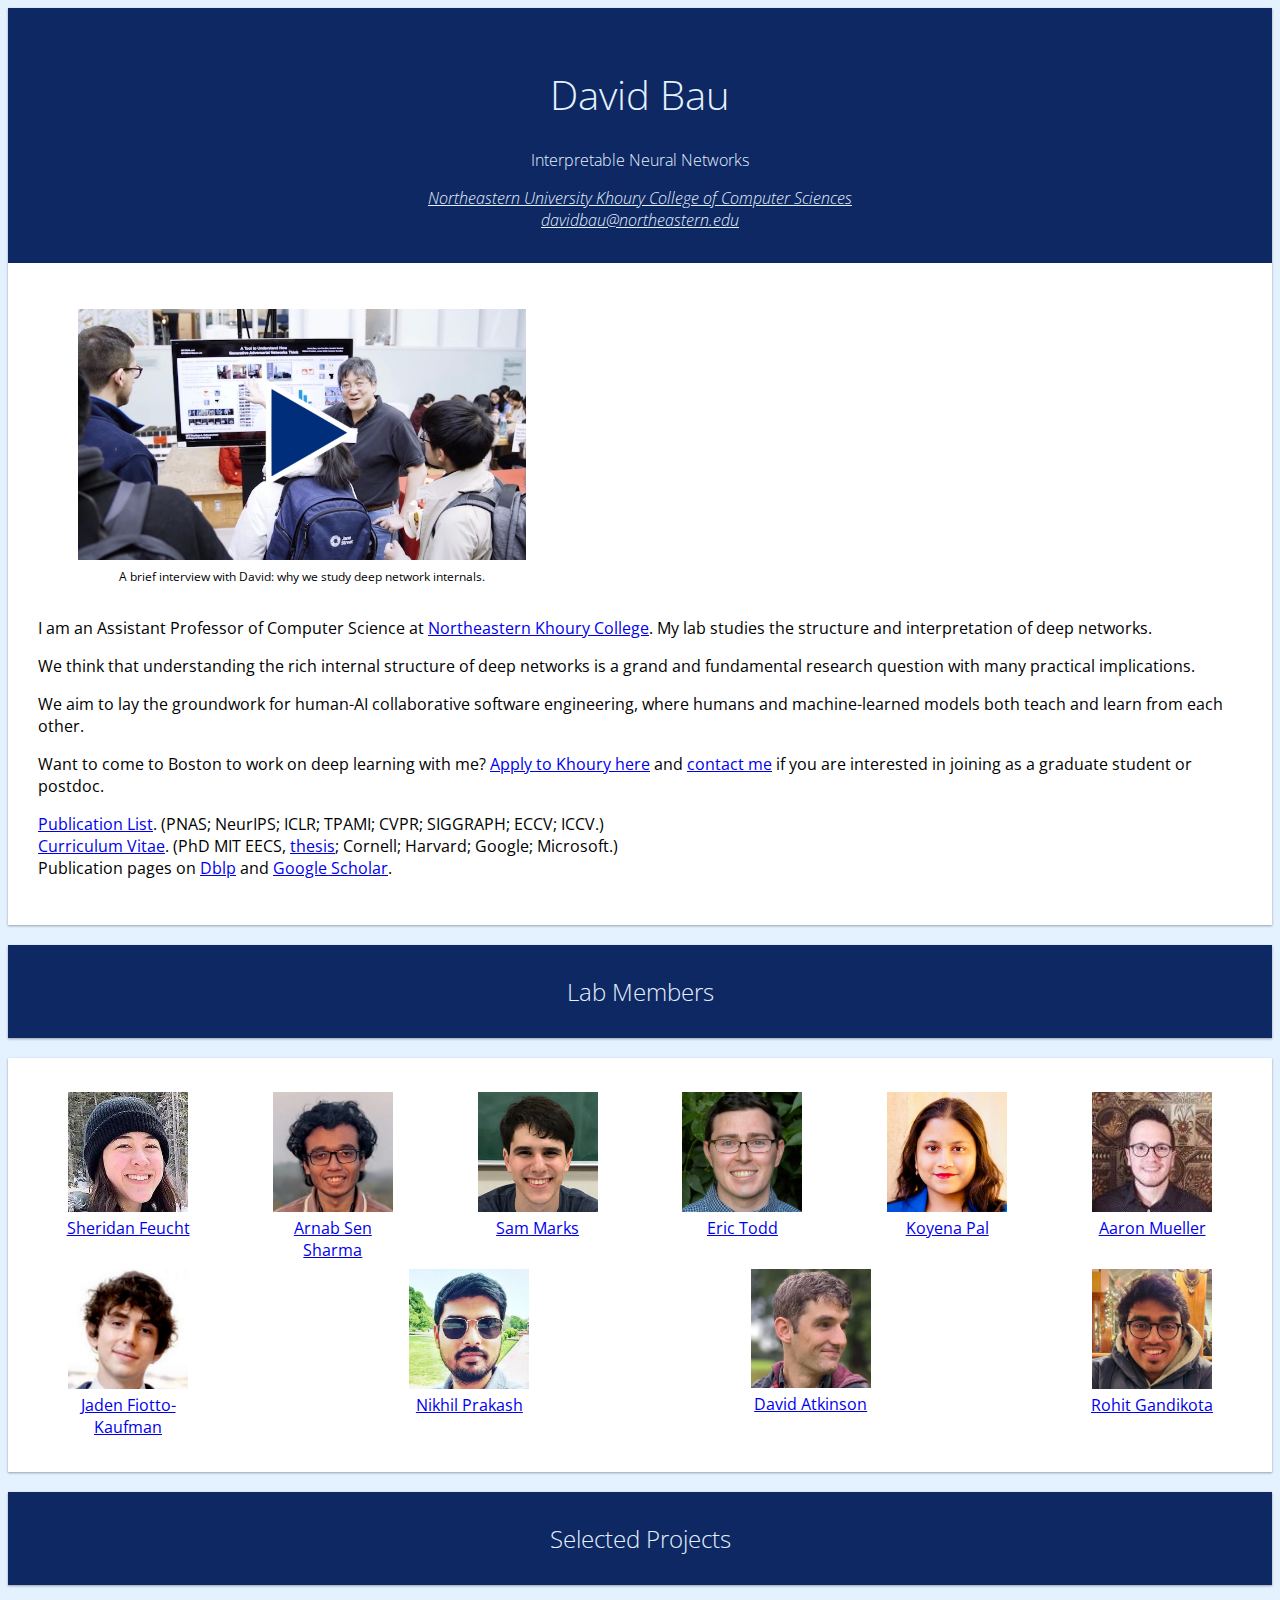
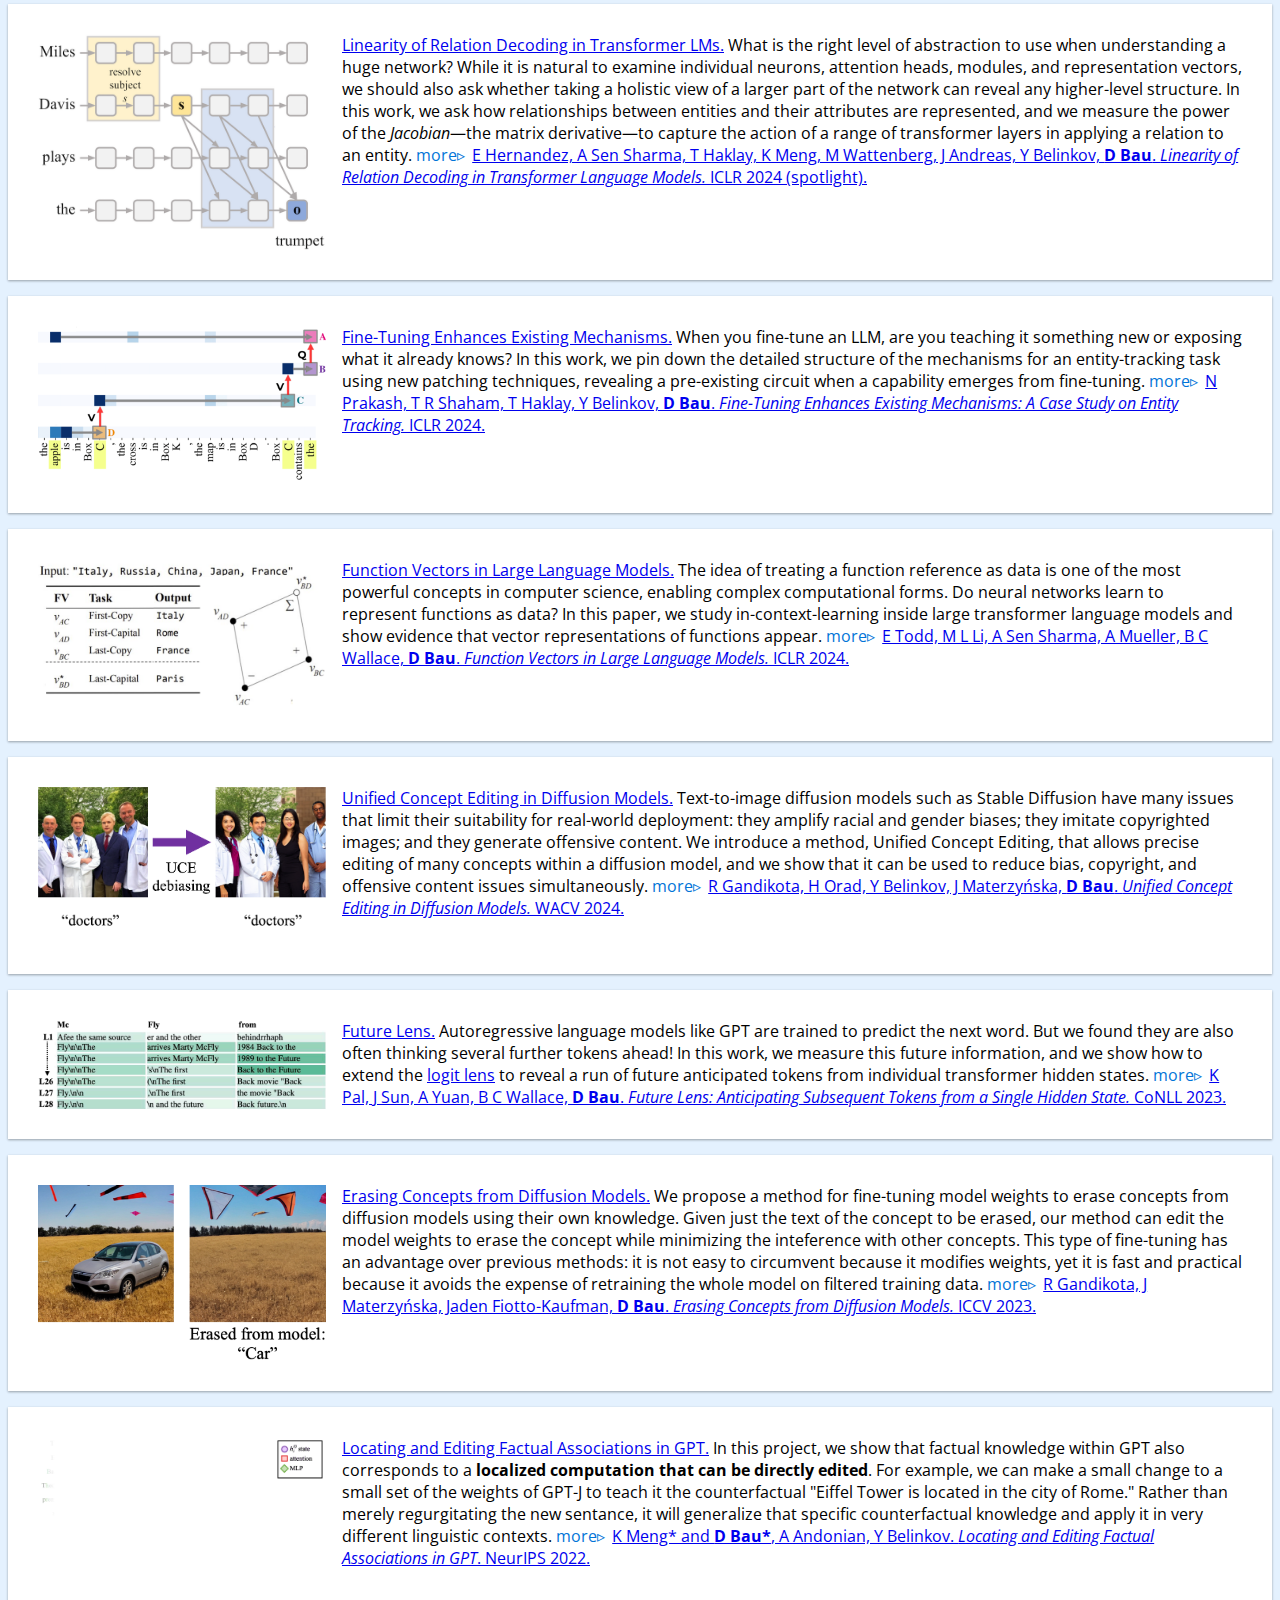
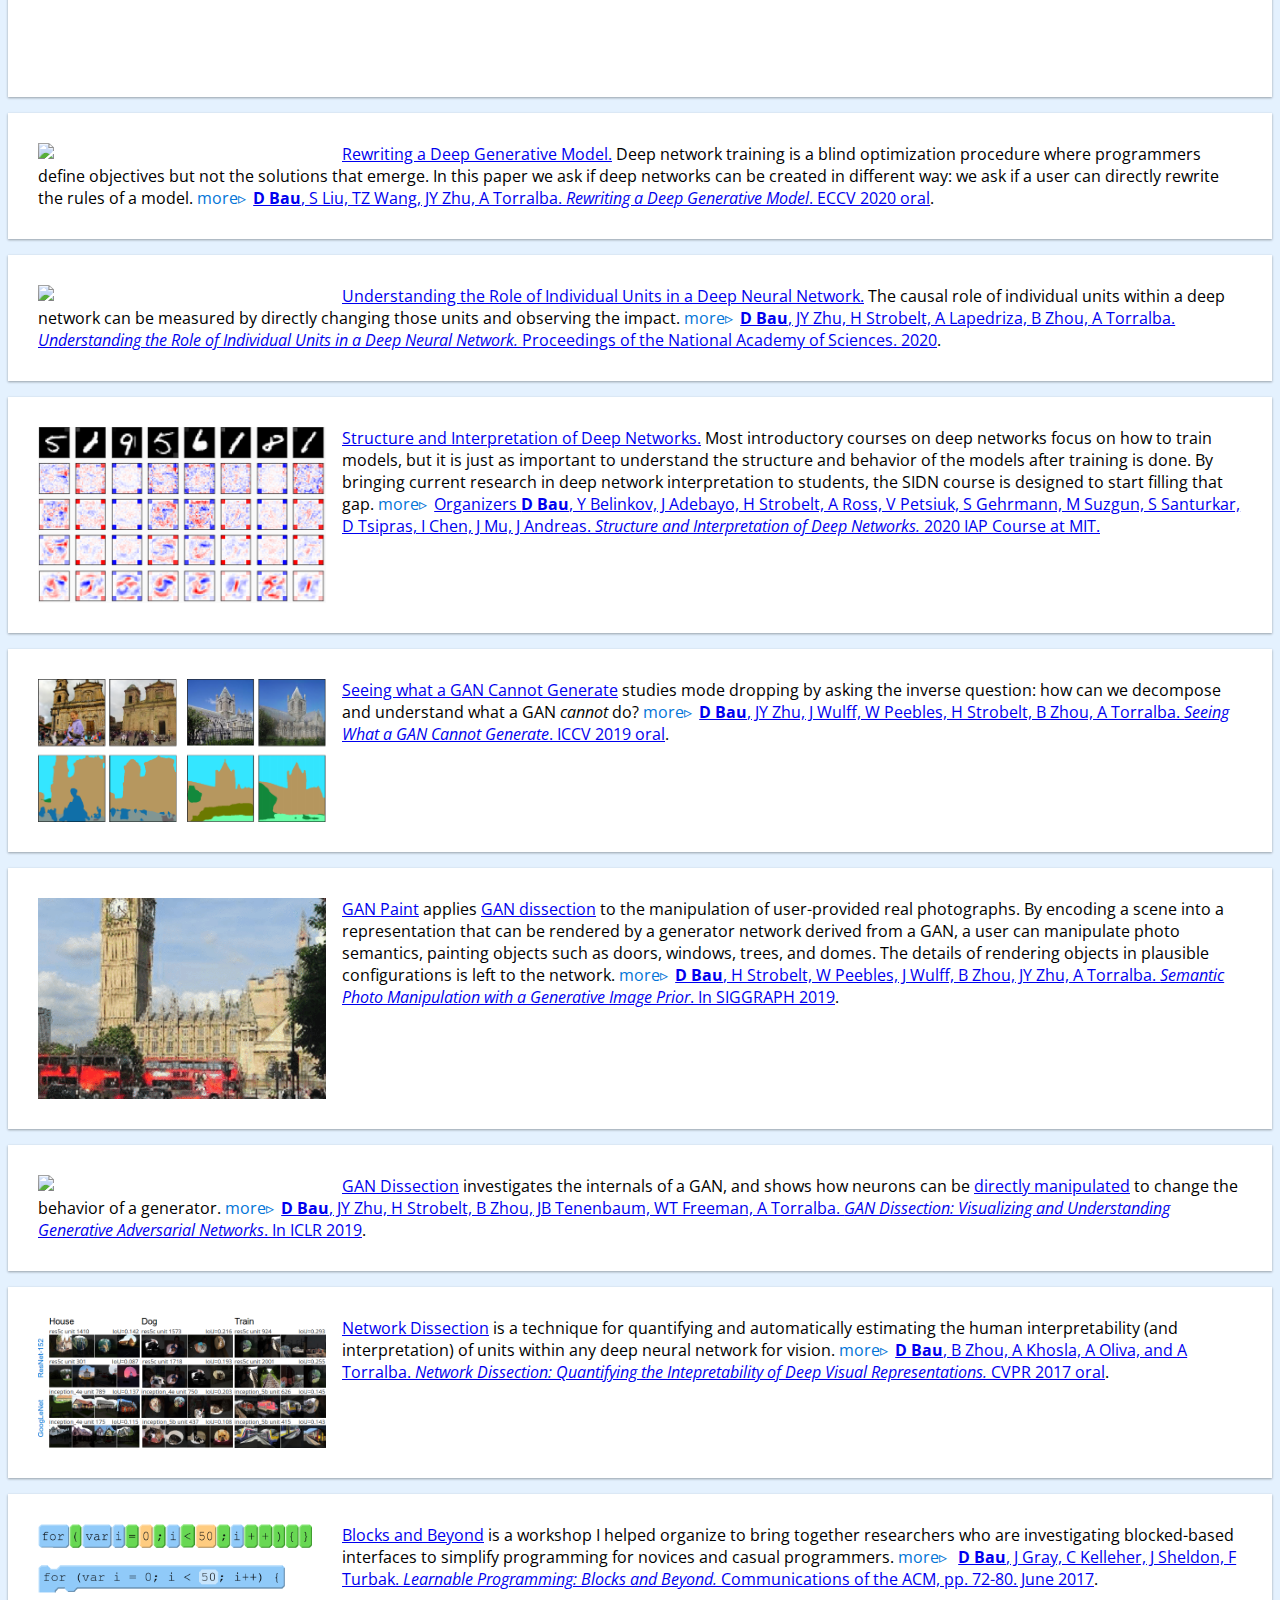
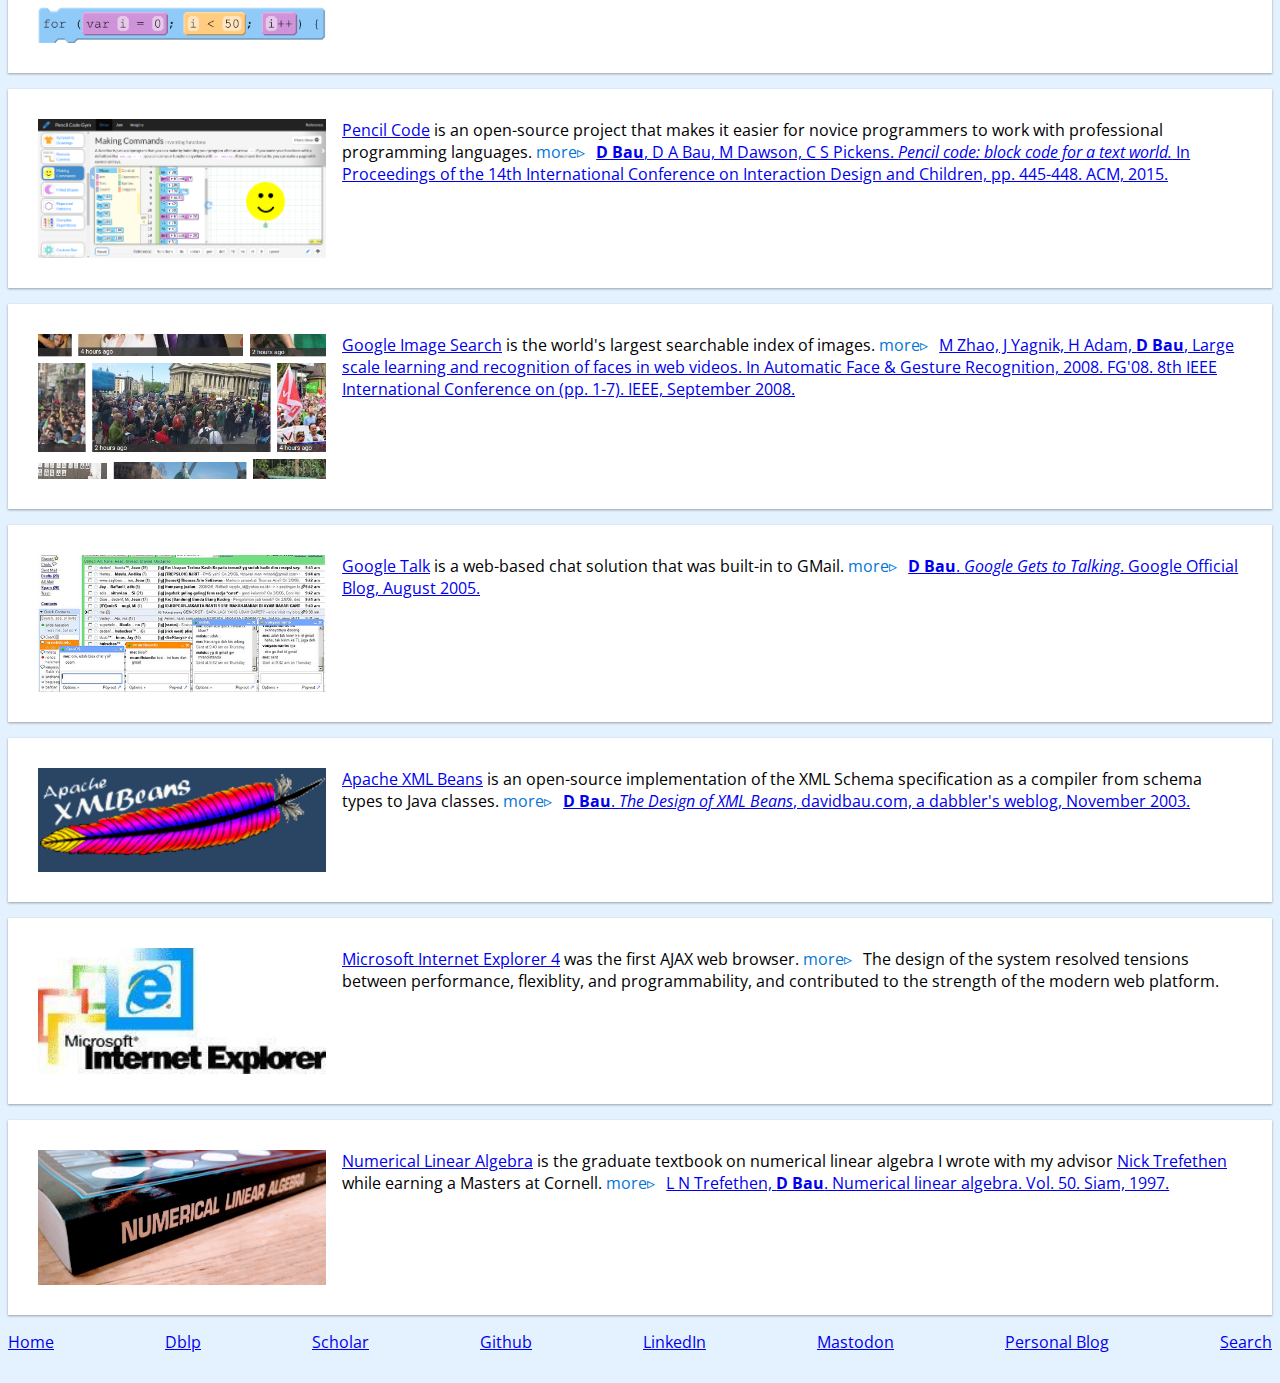
==== src/index.html @ c9b323ca "Missing the" ====
<!doctype html>
<html lang="en">
<head>
<title>David Bau: Interpretable Deep Networks</title>
<meta name="description" content="Specializing in the analysis and control of the internal computations of deep generative models for images and text, David Bau is a leading researcher in interpretable deep network methods.">
<link rel="canonical" href="https://baulab.info/">
<meta name="viewport" content="width=device-width,initial-scale=1.0">
<link href="https://maxcdn.bootstrapcdn.com/bootstrap/4.0.0-alpha.6/css/bootstrap.min.css" rel="stylesheet" integrity="sha384-rwoIResjU2yc3z8GV/NPeZWAv56rSmLldC3R/AZzGRnGxQQKnKkoFVhFQhNUwEyJ" crossorigin="anonymous">
<script src="https://code.jquery.com/jquery-3.2.1.min.js" integrity="sha256-hwg4gsxgFZhOsEEamdOYGBf13FyQuiTwlAQgxVSNgt4=" crossorigin="anonymous"></script>
<script src="https://cdnjs.cloudflare.com/ajax/libs/tether/1.4.0/js/tether.min.js"></script>
<script src="https://maxcdn.bootstrapcdn.com/bootstrap/4.0.0-alpha.6/js/bootstrap.min.js" integrity="sha384-vBWWzlZJ8ea9aCX4pEW3rVHjgjt7zpkNpZk+02D9phzyeVkE+jo0ieGizqPLForn" crossorigin="anonymous"></script>
<link href="https://fonts.googleapis.com/css?family=Open+Sans:300,400,700" rel="stylesheet">
<link rel="apple-touch-icon" sizes="180x180" href="/apple-touch-icon.png">
<link rel="icon" type="image/png" sizes="32x32" href="/favicon-32x32.png">
<link rel="icon" type="image/png" sizes="16x16" href="/favicon-16x16.png">
<link rel="manifest" href="/site.webmanifest">
<style>
body, td, th {
  font-family: 'Open Sans', sans-serif;
  background-color: #e4f1fe;
}
.prologue {
  margin-bottom: 1rem;
}
span.me {
  font-weight: bold;
  white-space: nowrap;
}
h1, h2, h3, h4, h5, h6 {
  font-weight: 300;
  text-align: center;
}
input.collapse {
  display: none;
}
h2, .namecard {
  background-color: #0E2863;
  color: #e4f1fe;
  position: relative;
  padding: 30px;
  box-shadow: 0 1px 3px rgba(0,0,0,0.12), 0 1px 2px rgba(0,0,0,0.24);
}
::cue {
  font-family: 'Open Sans', sans-serif;
  font-size: 15px;
  color: #FFF;
}
.people {
  text-align: justify;
  text-align-last: justify;
}
.people a img {
  width: 120px;
}
.people a[href] {
  display: inline-block;
  width: 132px;
  padding: 4px;
  text-align: center;
  text-align-last: center;
  vertical-align: top;
}
.collapse + p, .prologue {
  background-color: white;
  position: relative;
  padding: 30px;
  box-shadow: 0 1px 3px rgba(0,0,0,0.12), 0 1px 2px rgba(0,0,0,0.24);
  transition: all 0.3s cubic-bezier(.25,.8,.25,1);
}
.collapse + p:hover {
  box-shadow: 0 14px 28px rgba(0,0,0,0.25), 0 10px 10px rgba(0,0,0,0.22);
  cursor: default;
}
.collapse + p .more::before {
  content: 'more\25B9';
  padding-right: .2em;
  color: #0275d8;
  cursor: pointer;
  transition: font-size 0.2s;
}
.collapse + p:hover .more::before {
  color: seagreen;
}
.collapse:checked + p .more::before {
  content: '\25C3';
  color: lightgray;
  position: absolute;
  font-style: normal;
  right: 3px;
  bottom: 0;
}
.collapse + p .more:hover::before {
  color: lightseagreen;
}
.collapse + p .extra {
  font-size: 0;
  opacity: 0;
  transition: opacity 0.5s, font-size 0.2s;
}
.collapse:checked + p .extra {
  font-size: 16px;
  opacity: 1;
}
.collapse + p::after {
  content: '';
  display: block;
  clear: both;
  padding: 0;
  margin: 0;
}
.footer {
  margin-top: 8px;
  text-align: justify;
  /*word-spacing: 10px; */
  width: 100%;
}
.footer::after {
  content: '';
  width: 100%;
  display: inline-block;
}
.footer a {
  word-spacing: initial;
  display: inline-block;
}
.namecard {
  padding: 2rem 15px 1rem;
  text-align: center;
  font-weight: 300;
}
.namecard a {
  color: inherit;
}
.namecard h1 {
  font-size: 2.5rem;
  font-weight: 300;
  color: inherit;
}
.selfpic {
  width: 448px;
  max-width: 100%;
  display: block;
  height: auto;
}
.selfpic iframe {
  max-width: 100%;
}
.projpic {
  width: 288px;
  max-width: 100%;
  display: block;
  margin: 0 auto 15px auto;
}
figcaption {
  display: block;
  text-align: center;
  font-size: 12px;
  margin-top: 3px;
}
.highlight {
  padding: 1.5rem;
  margin-right: 0;
  margin-left: 0;
  background: gainsboro;
}
@media (min-width: 576px) {
  .nd-pageheader {
    padding-top:1rem;
    padding-bottom: 1rem;
  }
}
@media (min-width: 768px) {
  .nd-pageheader h1 {
    font-size:3rem
  }
  .nd-pageheader p {
    font-size: 1.5rem
  }
  .selfpic {
    display: inline-block;
  }
  .projpic {
    float: left;
    margin: 0 1rem 0 0;
  }
}
@media (min-width: 992px) {
  .people a[href] {
    margin: 0 10px;
  }
}
@media (min-width: 1200px) {
  .people a[href] {
    margin: 0 20px;
  }
}
</style>
<script async src="https://www.googletagmanager.com/gtag/js?id=G-FD12LWN557"></script>
<script>
window.dataLayer = window.dataLayer || [];
function gtag(){dataLayer.push(arguments);}
gtag('js', new Date()); gtag('config', 'G-FD12LWN557');
</script>
</head>
<body class="db-page">
<div class="container">
<div class="row">
<div class="col">
 <div class="namecard">
 <h1><nobr>David Bau</nobr></h1>
 <p class="lead">
 <nobr>Interpretable Neural Networks</nobr>
<address>
 <a href="https://www.khoury.northeastern.edu/research/">
 <nobr>Northeastern University </nobr>
 <nobr>Khoury College of Computer Sciences</nobr></a><br>
 <!-- <nobr>Massachusetts Institute of Technology</nobr><br> -->
 <nobr><script>
var emn = 'davidbau' + ''.constructor.fromCharCode(1<<6) + 'northeastern.edu';
document.write('<a href="mailto:' + emn + '">' + emn + '</a>');
 </script></nobr><br>
</address>
 </p>
 </div>
<div class="prologue clearfix">
<figure class="float-right ml-3 selfpic">
<!--<img src="family.jpg" class="selfpic">
<figcaption>David Bau (center) and family:<br>(clockwise) Heidi, Cody, Piper, and Anthony</figcaption>-->
<!--<iframe id="selfpic-video" width="448" height="252"
src="https://www.youtube.com/embed/jT5nYLND7co?controls=1&playsinline=1&loop=1&modestbranding=1&rel=0&cc_load_policy=1&enablejsapi=1&origin=http://baulab.info/"
frameborder="0" allow="accelerometer;encrypted-media;gyroscope;picture-in-picture" allowfullscreen></iframe>-->
<!--
<video controls width="448" height="252" poster="video-poster.png" preload="metadata"
  class="selfpic">
<source src="understanding-video-compact.mp4" type="video/mp4" />
<track default kind="captions" srclang="en" label="English Captions"
 src="understanding-video-english.vtt" />
</video>
<figcaption>Why we study deep network internals.  <nobr>David Bau</nobr> (narrates), with Antonio Torralba, Jun-Yan Zhu, Hendrik Strobelt, Jonas Wulff, and William Peebles. <nobr>Video by Lillie Paquette,</nobr> MIT School of Engineering.</figcaption>
-->
<a href="/video.html"><img width="448" height="252" src="video-poster.png" class="selfpic"></a>
<figcaption>A brief interview with David: why we study deep network internals.</figcaption>
</figure>

<p>
I am an Assistant Professor of Computer Science at <a
href="https://www.khoury.northeastern.edu/research/research-areas/"
>Northeastern Khoury College</a>. My lab studies the structure
and interpretation of deep networks.
<p>
We think that understanding the rich internal structure of deep
networks is a grand and fundamental research question with many
practical implications.
</p>
<p>
We aim to lay the groundwork for human-AI collaborative
software engineering, where humans and machine-learned
models both teach and learn from each other.
<p>
Want to come to Boston to work on deep learning with me?
<a href="https://www.khoury.northeastern.edu/apply/phd-apply/">Apply
  to Khoury here</a> and <a href="students.html"
  >contact me</a> if you are interested in joining as a graduate
student or postdoc.

<p>
<a href="publications.html">Publication List</a>. (PNAS; NeurIPS; ICLR; TPAMI; CVPR; SIGGRAPH; ECCV; ICCV.)
<br>
<a href="cv.html">Curriculum Vitae</a>.
(PhD MIT EECS, <a href="http://dissection.csail.mit.edu/">thesis</a>; Cornell; Harvard; Google; Microsoft.)
<br>
Publication pages on
<a href="http://dblp.uni-trier.de/pers/hd/b/Bau:David">Dblp</a>
and <a href="https://scholar.google.com/citations?hl=en&user=CYI6cKgAAAAJ&view_op=list_works&sortby=pubdate">Google Scholar</a>.
<br>
<!--
My office at MIT:
<a href="https://whereis.mit.edu/?zoom=16&lat=42.361612839999985&lng=-71.09056785999995&maptype=mit&q=32-383&open=object-32">Stata 32-383</a>
-->
</div> <!-- prologue -->
</div>
</div>


<div class="row">
<div class="col">
<div class="publication">
<h2 class="mt-4 mb-3">Lab Members</h2>
<input class="collapse" type="checkbox">
<p class="people">
<a href="https://github.com/diatkinson">
<img src="people/davidatkinson.jpg">
David Atkinson
</a>
<a href="https://sfeucht.github.io/">
<img src="people/sheridan.jpg">
Sheridan Feucht
</a>
<!--
<a href="https://www.linkedin.com/in/arthur-conmy-a029211a8/">
<img src="people/arthur.jpg">
Arthur Conmy
</a>
-->
<a href="https://rohitgandikota.github.io/">
<img src="people/rohit.jpg">
Rohit Gandikota
</a>
<a href="https://arnab-api.github.io/">
<img src="people/arnab.jpg">
Arnab Sen Sharma
</a>
<a href="https://ericwtodd.github.io/">
<img src="people/eric.jpg">
Eric Todd
</a>
<a href="https://koyenapal.github.io/">
<img src="people/koyena.jpg">
Koyena Pal
</a>
<a href="https://nix07.github.io/">
<img src="people/nikhil.jpg">
Nikhil Prakash
</a>
<a href="https://github.com/JadenFiotto-Kaufman">
<img src="people/jaden.jpg">
Jaden Fiotto-Kaufman
</a>
<a href="https://aaronmueller.github.io/">
<img src="people/aaron.jpg">
Aaron Mueller
</a>
</a>
<a href="https://www.lesswrong.com/users/sam-marks">
<img src="people/sam.jpg">
Sam Marks
</a>
<!--
<a href="https://mengk.me/">
<img src="people/kevin.jpg">
Kevin Meng
</a>
-->
</p>
</div>
</div>
</div>
<script>
var p = document.querySelector('p.people');
for (var i = p.children.length; i >= 0; i--) {
   p.appendChild(p.children[Math.random() * i | 0]);
   p.appendChild(document.createTextNode('\n'));
}
</script>
<!--
<div class="row">
<div class="col">
<div class="publication">
<h2 class="mt-4 mb-3">Current Collaborations</h2>
<input class="collapse" type="checkbox">
<p class="people">
<a href="https://audreycui.github.io/">
<img src="people/audrey.jpg">
Audrey Cui
</a>
<a href="https://mengk.me/">
<img src="people/kevin.jpg">
Kevin Meng
</a>
<a href="https://joaanna.github.io/">
<img src="people/joanna.jpg">
Joanna Materzynska
</a>
<a href="https://peterwang512.github.io/">
<img src="people/shengyu.jpg">
Sheng-Yu Wang
</a>
<a href="https://evandez.com/">
<img src="people/evan.jpg">
Evan Hernandez
</a>
<a href="https://dblp.org/pid/236/5817.html">
<img src="people/nadiia.jpg">
Nadiia Chepurko
</a>
<a href="https://www.alexandonian.com/">
<img src="people/alex.jpg">
Alex Andonian
</a>
<a href="http://people.fas.harvard.edu/~spm253/spandan/index.html">
<img src="people/spandan.jpg">
Spandan Madan
</a>
<a href="https://skitree.github.io/aspenhopkins/">
<img src="people/aspen.jpg">
Aspen Hopkins
</a>
<a href="https://likenneth.github.io/">
<img src="people/kenneth.jpg">
Kenneth Li
</a>
<a href="http://angieboggust.com/">
<img src="people/angie.jpg">
Angie Boggust
</a>
<a href="https://dtsipras.com/">
<img src="people/dimitris.jpg">
Dimitris Tsipras
</a>
<a href="https://shibanisanturkar.com/">
<img src="people/shibani.jpg">
Shibani Santurkar
</a>
<a href="https://people.csail.mit.edu/jahanian/">
<img src="people/ali.jpg">
Ali Jahanian
</a>
<a href="http://www.cogconfluence.com/">
<img src="people/sarah.jpg">
Sarah Schwettman
</a>
<a href="http://hendrik.strobelt.com/">
<img src="people/hen.jpg">
Hendrik Strobelt
</a>
<a href="students.html">
<img src="people/icon.png">
Information for Applicants
</a>
<a href="https://groups.csail.mit.edu/vision/torralbalab/">
<img src="people/antonio.jpg">
Prof. Antonio Torralba
</a>
<a href="http://www.bewitched.com/">
<img src="people/martin.jpg">
Prof. Martin Wattenberg
</a>
<a href="https://www.cs.technion.ac.il/~belinkov/">
<img src="people/yonatan.jpg">
Prof. Yonatan Belinkov
</a>
<a href="https://www.cs.cmu.edu/~junyanz/">
<img src="people/junyan.jpg">
Prof. Jun-Yan Zhu
</a>
<a href="https://www.eng.ufl.edu/eed/faculty-staff/jeremiah-blanchard/">
<img src="people/jeremiah.jpg">
Prof. Jeremiah Blanchard
</a>
<a href="https://www.mit.edu/~jda/">
<img src="people/jacob.jpg">
Prof. Jacob Andreas
</a>
<a href="http://olivalab.mit.edu/audeoliva.html">
<img src="people/aude.jpg">
Prof. Aude Oliva
</a>
<a href="https://people.csail.mit.edu/madry/">
<img src="people/madry.jpg">
Prof. Aleksander Madry
</a>
<a href="http://sunai.uoc.edu/~agata/">
<img src="people/agata.jpg">
Prof. Agata Lapedriza
</a>
<a href="https://vcg.seas.harvard.edu/people">
<img src="people/hp.jpg">
Prof. Hanspeter Pfister
</a>
<a href="https://arvindsatya.com/">
<img src="people/arvind.jpg">
Prof. Arvind Satyanarayan
</a>
</div>
</div>
</div>
-->

<div class="row">
<div class="col">
<div class="publication">
<h2 class="mt-4 mb-3">Selected Projects</h2>

<input class="collapse" type="checkbox">
<p>
<img src="lre.png" class="projpic">
<a href="http://lre.baulab.info/">Linearity of Relation Decoding in Transformer LMs.</a>
 What is the right level of abstraction to use when understanding a huge network?
 While it is natural to examine individual neurons, attention heads, modules, and
 representation vectors, we should also ask whether taking a holistic view of
 a larger part of the network can reveal any higher-level structure. In this work,
 we ask how relationships between entities and their attributes are represented,
 and we measure the power of the <em>Jacobian</em>&mdash;the matrix derivative&mdash;to
 capture the action of a range of transformer layers in applying a relation to an entity.
<span class="more"></span>
<span class="extra">
 When a representation vector passes through a range of transformer layers, it
 is subjected to a very nonlinear transformation. Yet in this paper we find that
 when the network resolves a specific relationship such as
 <em>person X plays instrument Y</em>, the action of the transformer from the vector
 for X to the vector for Y will often be essentially linear, suggesting
 that the information about Y is already present in X. Moreover the linear operator
 can be extracted by examining the Jacobian using as few as a single example of
 the relation.  We analyze more than 40 different relations to determine which
 have a linear representation, and we introduce a tool, the <em>attribute lens</em>
 that exploits linearity to visualize the relational information carried in a
 state vector.
</span>
<a href="https://arxiv.org/abs/2308.09124"
   >E Hernandez, A Sen Sharma, T Haklay, K Meng, M Wattenberg, J Andreas, Y Belinkov,
   <span class="me">D Bau</span>.
   <em>Linearity of Relation Decoding in Transformer Language Models.</em>
   <nobr>ICLR 2024 (spotlight).</nobr></a>
</p>

<input class="collapse" type="checkbox">
<p>
<img src="finetuning.png" class="projpic">
<a href="http://finetuning.baulab.info/">Fine-Tuning Enhances Existing Mechanisms.</a>
 When you fine-tune an LLM, are you teaching it something new or
 exposing what it already knows?  In this work, we pin down the detailed
 structure of the mechanisms for an entity-tracking task using new
 patching techniques, revealing a pre-existing circuit when a
 capability emerges from fine-tuning.
<span class="more"></span>
<span class="extra">
 The paper applies path-patching causal mediation methods as
 used in <a href="https://arxiv.org/abs/2211.00593">Wang 2022 (IOI)</a>
 to identify the components for a circuit for entity
 tracking that emerges after fine-tuning. Interestingly, we find that
 the components already existed in the model prior to fine-tuning.
 Furthermore we use
 <a href="https://dcm.baulab.info/">our DCM patching method</a>
 to deduce the type of information being transmitted at
 most of the steps before and after fine-tuning, and find that
 the role of the information is unchanged under fine-tuning.
 Finally, we introduce Cross-Model Activation Patching (CMAP) to
 test whether the encoding of information is changed after fine-tuning,
 and we find that the encodings are compatible, not only allowing
 interchange, but also revealing that improved task performance
 can be obtained by directly patching model activations between models.
</span>
<a href="https://arxiv.org/abs/2402.14811"
   >N Prakash, T R Shaham, T Haklay, Y Belinkov, <span class="me">D Bau</span>.
   <em>Fine-Tuning Enhances Existing Mechanisms: A Case Study on Entity Tracking.</em>
   <nobr>ICLR 2024.</nobr></a>
</p>

<input class="collapse" type="checkbox">
<p>
<img src="fv-thumb.png" class="projpic">
<a href="http://functions.baulab.info/">Function Vectors in Large Language Models.</a>
  The idea of treating a function reference as data is one of the most powerful
  concepts in computer science, enabling complex computational forms.
  Do neural networks learn to represent functions as data?
  In this paper, we study in-context-learning inside large transformer
  language models and show evidence that vector representations of
  functions appear.
<span class="more"></span>
<span class="extra">
  Function vectors (FVs) emerge when a language model generalizes
  a list of demonstrations of input-output pairs (via in-context
  learning, ICL).  To study how ICL works, we apply
  causal mediation analysis to identify attention heads
  that transport information that determines the task to execute.
  This analysis reveals a small number of attention heads that transport
  a vector which we call a <em>function vector</em> (FV), that
  generically encodes the task. We study the properties of FVs,
  finding that they can trigger execution of the function when
  injected into very different contexts including natural text.
  We find that FVs seem to directly encode the word embeddings
  of the output space, and that they also trigger nontrivial
  transformer calculations that differ from word-vector arithmetic.
  FVs are able to obey semantic vector algebra, but rather than
  operating on word embeddings, they enable compositions of
  function execution.
</span>
<a href="https://arxiv.org/abs/2310.15213"
   >E Todd, M L Li, A Sen Sharma, A Mueller, B C Wallace, <span class="me">D Bau</span>.
   <em>Function Vectors in Large Language Models.</em>
   <nobr>ICLR 2024.</nobr></a>
</p>

<input class="collapse" type="checkbox">
<p>
<img src="unified.png" class="projpic">
<a href="http://unified.baulab.info/">Unified Concept Editing in Diffusion Models.</a>
  Text-to-image diffusion models such as Stable Diffusion have many issues
  that limit their suitability for real-world deployment: they amplify racial and
  gender biases; they imitate copyrighted images; and they generate offensive content.
  We introduce a method, Unified Concept Editing, that allows precise editing of many
  concepts within a diffusion model, and we show that it can be used to reduce bias,
  copyright, and offensive content issues simultaneously.
<span class="more"></span>
<span class="extra">
  Our UCE method is a generalization and improvement upon the
  <a href="//rome.baulab.info/">ROME</a>,
  <a href="//memit.baulab.info/">MEMIT</a>, and
  <a href="https://time-diffusion.github.io/">TIME</a> methods.  It
  modifies the associations between textual concepts and visual concepts by
  directly editing the cross-attention parameters in the diffusion model
  without any additional training images.  Its closed-form parameter modification
  explicitly applies an optimal change to sets of concepts while protecting
  other sets of concepts from unintended modification.  The paper compares UCE
  to previous state-of-the-art erasure, debiasing, and offensive image removal
  methods and shows that our unified editing method outperforms previous separate
  approaches by a significant margin.
</span>
<a href="https://arxiv.org/abs/2308.14761"
   >R Gandikota, H Orad, Y Belinkov, J Materzy&nacute;ska, <span class="me">D Bau</span>.
   <em>Unified Concept Editing in Diffusion Models.</em> WACV 2024.</a>
</p>

<input class="collapse" type="checkbox">
<p>
<img src="futurelens.png" class="projpic">
<a href="http://future.baulab.info/">Future Lens.</a>
 Autoregressive language models like GPT are trained to
 predict the next word.  But we found they are also often thinking
 several further tokens ahead!  In this work, we measure this
 future information, and we show how to extend the
 <a href="https://www.lesswrong.com/posts/AcKRB8wDpdaN6v6ru/interpreting-gpt-the-logit-lens"
   >logit lens</a>
 to reveal a run of future anticipated tokens from individual transformer
 hidden states.
<span class="more"></span>
<span class="extra">
 Our paper experiments with several ways to decode future tokens from a
 single hidden state.  Inspired by "tuned lens" methods from
 <a href="https://arxiv.org/abs/2303.08112">Belrose</a> and
 <a href="https://arxiv.org/abs/2303.09435">Yom Din</a> that
 skip to future <em>layers</em>, we first try training a simple
 linear readout model. We also try transplanting the hidden state
 into the context of a prompt specially chosen to evoke future output.
 Using a <a href="https://aclanthology.org/2021.acl-long.353/">tuned prompt</a>
 reveals that two-ahead tokens can be predicted with more than 48% accuracy,
 which is good enough to be useful for "future lens" visualizations.
</span>
<a href="https://arxiv.org/abs/2311.04897"
   >K Pal, J Sun, A Yuan, B C Wallace, <span class="me">D Bau</span>.
   <em>Future Lens: Anticipating Subsequent Tokens from a Single Hidden State.</em>
   CoNLL 2023.
   </a>
</p>

<input class="collapse" type="checkbox">
<p>
<img src="erasing.png" class="projpic">
<a href="http://erasing.baulab.info/">Erasing Concepts from Diffusion Models.</a>
  We propose a method for fine-tuning model weights to erase concepts from
  diffusion models using their own knowledge. Given just the text of the concept
  to be erased, our method can edit the model weights to erase the concept while
  minimizing the inteference with other concepts. This type of fine-tuning has
  an advantage over previous methods: it is not easy to circumvent because it
  modifies weights, yet it is fast and practical because it avoids the expense
  of retraining the whole model on filtered training data.
<span class="more"></span>
<span class="extra">
  The ESD method erases a concept by using the original model's own
  knowledge of the concept as a guide while training a modified model.
  Rather than guiding the new model to imitate the original exactly, the new model
  is guided to imitate the original, while reversing its behavior of the selected
  concept.
  This objective corresponds to an exact ratio of probability distributions,
  and is straightforward to compute, equivalent to an application of
  <a href="https://arxiv.org/abs/2207.12598">classifier-free guidance</a>
  for training rather than inference. Our paper studies the ESD method
  as used to tune different sets of parameters, and as
  applied to a variety of concept-erasure applications including artistic style
  removal, offensive-image removal, and removing knowledge of object classes.
</span>
<a href="https://arxiv.org/abs/2303.07345"
   >R Gandikota, J Materzy&nacute;ska, Jaden Fiotto-Kaufman, <span class="me">D Bau</span>.
   <em>Erasing Concepts from Diffusion Models.</em> ICCV 2023.</a>
</p>
<input class="collapse" type="checkbox">
<p>
<img src="rome-animation.gif" class="projpic">
<a href="http://rome.baulab.info/">Locating and Editing Factual Associations in GPT.</a>
  In this project, we show that factual knowledge within GPT also corresponds to
  a <b>localized computation that can be directly edited</b>. For example, we can make a
  small change to a small set of the weights of GPT-J to teach it the counterfactual
  "Eiffel Tower is located in the city of Rome." Rather than merely regurgitating the new
  sentance, it will generalize that specific counterfactual knowledge and apply it in
  very different linguistic contexts.
<span class="more"></span>
<span class="extra">
  To show that factual knowledge within a GPT model corresponds to a simple, localized,
  and directly editable computation, we introduce three new concepts.
  (1) We introduce Causal Tracing, a method to locate decisive information within
  a network by corrupting and restoring hidden neural states; traces reveal how
  information about a fact is retrieved by MLP layers in the network.
  (2) We show how to apply rank-one matrix edits (ROME) to
  change individual memories within an MLP module within a transformer.
  (3) And we show how to distinguish between generalized factual knowledge and rote
  regurgitation of a fact, using a new data set called CounterFact.
</span>
<a href="https://arxiv.org/abs/2202.05262"
>K Meng* and <span class="me">D Bau*</span>, A Andonian, Y Belinkov.
<em>Locating and Editing Factual Associations in GPT</em>.
NeurIPS 2022.</a>
</p>

<input class="collapse" type="checkbox">
<p>
<img src="rewriting.gif" class="projpic">
<a href="http://rewriting.csail.mit.edu/">Rewriting a Deep Generative Model.</a>
  Deep network training is a blind optimization procedure
  where programmers define objectives but not the solutions that emerge.
  In this paper we ask if deep networks can be created in different way:
  we ask if a user can directly rewrite the rules of a model.
<span class="more"></span>
<span class="extra">
  We develop a method and a
  user interface that allows simple visual editing of the rules of
  a GAN, and demonstrate direct editing of high-level rules in pretrained
  state-of-the-art StyleGANv2 models.  Our method finds connections
  between modern large network layers and the classic neural data structure
  of Optimal Linear Associative Memory, and shows that it is feasible
  for a person to directly edit the weights of a large model to change
  its behavior, without training againist a data set, by understanding
  the model's internal structure.
</span>
<a href="http://rewriting.csail.mit.edu/paper/"
><span class="me">D Bau</span>, S Liu, TZ Wang, JY Zhu, A Torralba.
<em>Rewriting a Deep Generative Model</em>.
ECCV 2020 oral</a>.
</p>

<input class="collapse" type="checkbox">
<p>
<img src="individualunits.png" class="projpic">
<a href="http://dissect.csail.mit.edu/"
  >Understanding the Role of Individual Units in a Deep Neural Network.</a>
The causal role of individual units within a deep network can be
measured by directly changing those units and observing the impact.
<span class="more"></span>
<span class="extra">
  In this study, we unify and extend the netdissect and gandissect methods
  to compare and understand classifiers and generators.  Removing sets of
  units from a classifier reveals a sparse computational structure:
  we find that a small set of neurons is important
  for the accuracy of an individual classifier output class, and
  that neurons that are important for more classes also are more
  human-interpretable.
</span>
<a href="https://doi.org/10.1073/pnas.1907375117"
   ><span class="me">D Bau</span>, JY Zhu, H Strobelt, A Lapedriza,
   B Zhou, A Torralba. <em>Understanding the Role of Individual Units in
   a Deep Neural Network.</em>
   Proceedings of the National Academy of Sciences. 2020</a>.
</p>

<input class="collapse" type="checkbox">
<p>
<img src="sidn-thumb.png" class="projpic">
<a href="http://sidn.csail.mit.edu/"
  >Structure and Interpretation of Deep Networks.</a>
Most introductory courses on deep networks focus on how to train models, but it
is just as important to understand the structure and behavior of the models
after training is done.  By bringing current research in deep network
interpretation
to students, the SIDN course is designed to start filling that gap.
<span class="more"></span>
<span class="extra">
Organized with <a href="http://www.cs.technion.ac.il/~belinkov/"
>Yonatan Belinkov</a>,
<a href="https://juliusadebayo.com/about"
>Julius Adebayo</a>
and a group of a dozen brilliant speakers,
our course covered salience methods, global model analysis,
adversarial robustness, fairness, interactive methods, and natural
language explanations.  Each topic is anchored by a set of
hands-on exercises in Colab notebooks that are posted
online for students to work through and explore.
</span>
<a href="http://sidn.csail.mit.edu/">Organizers <b>D Bau</b>,
Y Belinkov, J Adebayo, H Strobelt, A Ross, V Petsiuk, S Gehrmann, M Suzgun,
S Santurkar, D Tsipras, I Chen, J Mu, J Andreas.
<em>Structure and Interpretation of Deep Networks.</em>
2020 IAP Course at MIT.</a>
</p>

<input class="collapse" type="checkbox">
<p>
<img src="seeing.png" class="projpic">
<a href="http://gandissect.csail.mit.edu/papers/Seeing_What_a_GAN_Cannot_Generate.pdf">Seeing what a GAN Cannot Generate</a>
studies mode dropping by asking the inverse question:
how can we decompose and understand what a GAN <em>cannot</em> do?
<span class="more"></span>
<span class="extra">A core challenge faced by GANs is <em>mode dropping</em>
or <em>mode collapse</em>, which is the tendendency for a GAN generator to
focus on a few modes and omit other parts of the distribution.
State-of-the-art GANs apply training methods designed to reduce
mode collapse, but analyzing the phenomenon remains difficult for large
distributions: examination of output samples reveals what a GAN <em>can</em>
do, not what it <em>cannot</em> do.  So in this paper we
develop a pair of complementary methods for decomposing what GAN omits,
looking at segmentation statistics over a distribution, and also visualizing
omissions in specific instances by calculating inversions of a GAN generator.
Surprisingly, we find that a state-of-the-art GAN will sometimes cleanly
omit whole classes of objects from its output, hiding these omissions
by creating realistic instances without those objects.
</span>
<a href="http://gandissect.csail.mit.edu/papers/Seeing_What_a_GAN_Cannot_Generate.pdf"
><span class="me">D Bau</span>, JY Zhu, J Wulff, W Peebles, H Strobelt,
B Zhou, A Torralba. <em>Seeing What a GAN Cannot Generate</em>.
ICCV 2019 oral</a>.
</p>

<input class="collapse" type="checkbox">
<p>
<img src="parliament.gif" class="projpic">
<a href="http://ganpaint.io/">
GAN Paint</a>
applies <a href="http://gandissect.csail.mit.edu/">
GAN dissection</a> to the manipulation of user-provided real
photographs.  By encoding a scene into a representation that can
be rendered by a generator network derived from a GAN, a user
can manipulate photo semantics, painting objects such as doors,
windows, trees,
and domes.  The details of rendering objects in plausible
configurations is left to the network.
<span class="more"></span>
<span class="extra">
Our previous GAN dissection work showed how to manipulate random
synthetic images generated by an unconditional GAN.  To manipulate
a real photograph <em>X</em> instead,
the generator must be guided to reproduce the photograph faithfully.
While <a href="https://github.com/junyanz/iGAN">previous work</a>
has investigated finding the best input <em>z</em>
so that <em>G(z)&asymp;X</em>, we show that it is useful to also optimize
the parameters of <em>G</em> itself.  Even in cases where the GAN is not
capable of rendering the details of the user-provided photo, a nearby
GAN generator can be found that does. We
implemented our algorithm using an interactive painting app at
<a href="http://ganpaint.io/">ganpaint.io</a>.
</span>
<a href="https://dl.acm.org/citation.cfm?id=3323023"
><span class="me">D Bau</span>, H Strobelt, W Peebles, J Wulff, B Zhou,
JY Zhu, A Torralba. <em>Semantic Photo Manipulation
  with a Generative Image Prior</em>.
  In SIGGRAPH 2019</a>.
</p>
<input class="collapse" type="checkbox">
<input class="collapse" type="checkbox">
<p>
<img src="gandissect.png" class="projpic">
<a href="http://gandissect.csail.mit.edu/">
GAN Dissection</a>
investigates the internals of a GAN, and shows how neurons can be
<a href="http://gandissect.res.ibm.com/ganpaint.html">directly manipulated</a>
to change the behavior of a generator.
<span class="more"></span>
<span class="extra">
Here we ask whether the apparent
structure that we found in classifiers also appears in a setting with
no supervision from labels.  Strikingly, we find that a state-of-the-art
GAN trained to generate complex scenes will learn neurons that are
specific to types of objects in the scene, such as neurons for trees,
doors, windows, and rooftops.
The work shows how to find such neurons, and shows that by forcing
the neurons on and off, you can cause a generator to draw or remove
specific types of objects in a scene.
</span>
<a href="https://openreview.net/pdf?id=Hyg_X2C5FX"
><span class="me">D Bau</span>, JY Zhu, H Strobelt, B Zhou, JB Tenenbaum,
WT Freeman, A Torralba. <em>GAN Dissection:
  Visualizing and Understanding Generative Adversarial Networks</em>.
  In ICLR 2019</a>.
</p>
<input class="collapse" type="checkbox">
<p>
<img src="netdissect.png" class="projpic">
<a href="http://netdissect.csail.mit.edu/">
Network Dissection</a>
is a technique for quantifying and automatically
estimating the human interpretability (and interpretation) of units
within any deep neural network for vision.
<span class="more"></span>
<span class="extra">
Building upon a surprising
<a href="https://arxiv.org/abs/1412.6856">2014 finding by Bolei Zhou</a>,
network dissection defines a dictionary of 1197 human-labeled
visual concepts, each represented as a segmentation problem, then
it estimates interpretability by evaluating each hidden convolutional
unit as a solution to those problems.
I have used network dissection to reveal that representation space is
not isotropic: learned representations have an unusually high agreement
with human-labeled concepts that vanishes under a change in basis.
We gave an oral presentation about
the technique and the insights it provides at CVPR 2017.
</span>
<a href="http://netdissect.csail.mit.edu/final-network-dissection.pdf"
><span class="me">D Bau</span>, B Zhou, A Khosla, A Oliva, and A Torralba. <em>Network Dissection:
Quantifying the Intepretability of Deep Visual Representations.</em>
CVPR 2017 oral</a>.
</p>
<input class="collapse" type="checkbox">
<p>
<img src="bbchunking.png" class="projpic">
<a href="http://cs.wellesley.edu/~blocks-and-beyond/1/">
Blocks and Beyond</a>
is a workshop I helped organize to bring together researchers who are
investigating blocked-based interfaces to simplify programming for
novices and casual programmers.
<span class="more"></span>
<span class="extra"> The workshop was oversubscribed, and the presented
work was interesting both for its breadth and depth.  Afterwards, we
wrote a review paper to survey the history, foundations, and
state-of-the-art in the field.
The review appears in the June 2017 Communications of the ACM; <a href="https://vimeo.com/216045469">also see the video overview</a>.</span>
<a href="http://dl.acm.org/authorize?N38021" title="Learnable programming: blocks and beyond"><span class="me">D Bau</span>, J Gray, C Kelleher, J Sheldon, F Turbak. <em>Learnable Programming: Blocks and Beyond.</em> Communications of the ACM, pp. 72-80. June 2017</a>.</p>
<input class="collapse" type="checkbox">
<p>
<img src="pencilgym.png" class="projpic">
<a href="https://pencilcode.net">
Pencil Code</a> is an open-source
project that makes it easier for novice programmers to work with
professional programming languages.
<span class="more"></span>
<span class="extra">Developed together with my son and with the generous
support of Google, this system provides a blocks-based editing environment
with turtle graphics on a canvas that smoothly transitions to text-based
editing of web applications using jQuery. Two thousand students use the
system each day. A study of middle-school
students using the environment suggests suggests the block-and-text
transitions are an aid to learning.</span>
<a href="http://dl.acm.org/authorize?N38022"><span class="me">D Bau</span>, D A Bau, M Dawson, C S Pickens. <em>Pencil code: block code for a text world.</em> In Proceedings of the 14th International Conference on Interaction Design and Children, pp. 445-448. ACM, 2015.</a>
</p>
<input class="collapse" type="checkbox">
<p>
<img src="freshimage.png" class="projpic">
<a href="https://images.google.com/">
Google Image Search</a> is the world's largest searchable index of images.
<span class="more"></span>
<span class="extra">I contributed several improvements to this product, including improved <a href="https://search.googleblog.com/2011/12/search-quality-highlights-new-monthly.html">ranking for recent images</a>, a <a href="https://googlesystem.blogspot.com/2013/06/new-ui-for-related-searches-in-google.html#gsc.tab=0">clustered broswing interface for discovering images</a> using related searches, a rollout of new serving infrastructure to support <a href="https://googleblog.blogspot.com/2010/07/ooh-ahh-google-images-presents-nicer.html">a long-scrolling result page</a>
 serving one thousand image results at a time, and improvements in the understanding of person entities on the web.</span>
<a href="http://citeseerx.ist.psu.edu/viewdoc/summary?doi=10.1.1.722.1005">M Zhao, J Yagnik, H Adam, <span class="me">D Bau</span>, Large scale learning and recognition of faces in web videos. In Automatic Face & Gesture Recognition, 2008. FG'08. 8th IEEE International Conference on (pp. 1-7). IEEE, September 2008.</a>
</p>
<input class="collapse" type="checkbox">
<p>
<img src="gmailchat.png" class="projpic">
<a href="https://en.wikipedia.org/wiki/Google_Talk">
Google Talk</a>
is a web-based chat solution that was built-in to GMail.
<span class="more"></span>
<span class="extra">I led the team to create Google Talk in an (ultimately unsuccessful) attempt to establish a universal federated open realtime communication ecosystem for the internet.  Our messaging platform provided full-scale support for XMPP and Jingle, which are open standards for federating real-time chat and voice that are analogous to the open-for-all SMTP system for email. When these open protocols came under asymmetric attack by Microsoft (they provided only one-way compatibility), Google relented and reverted to a closed network. To this day, open realtime communications remains an unfulfilled dream for the internet.</span>
<a href="https://googleblog.blogspot.com/2005/08/google-gets-to-talking.html"><span class="me">D Bau</span>. <em>Google Gets to Talking</em>. Google Official Blog, August 2005.</a>
</p>
<input class="collapse" type="checkbox">
<p>
<img src="xmlbeans.png" class="projpic">
<a href="https://en.wikipedia.org/wiki/XMLBeans">
Apache XML Beans</a> is an open-source implementation of the XML Schema specification as a compiler from schema types to Java classes.
<span class="more"></span>
<span class="extra">Still used as a powerful document interchange technology, my team's implementation of this standard is a good example of an important approach that continues to be a key technique for the creation of understandably complex systems: the prioritization of faithful and transparent data representations over simplified but opaque functional encapsulations.</span>
<a href="http://davidbau.com/archives/2003/11/14/the_design_of_xmlbeans_part_1.html"><span class="me">D Bau</span>. <em>The Design of XML Beans</em>, davidbau.com, a dabbler's weblog, November 2003.</a>
</p>
<input class="collapse" type="checkbox">
<p>
<img src="ie4logo.png" class="projpic">
<a href="https://en.wikipedia.org/wiki/Internet_Explorer_4">
Microsoft Internet Explorer 4</a> was the first AJAX web browser.
<span class="more"></span>
<span class="extra">As part of the <a href="https://en.wikipedia.org/wiki/Trident_(layout_engine)">Trident</a> team led by <a href="https://en.wikipedia.org/wiki/Adam_Bosworth">Adam Bosworth</a>, I helped create the first fully mutable HTML DOM by defining its asynchronous loading model. My contribution was to implement an incremental HTML parser that uses speculative lookahead to drive a fast multithreaded preloader for linked resources, while maintaining a consistent view of programmable elements for single-threaded scripts that can change the document during loading.</span>
The design of the system resolved tensions between performance, flexiblity, and programmability, and contributed to the strength of the modern web platform.</p>
<input class="collapse" type="checkbox">
<p>
<img src="linalg.png" class="projpic">
<a href="http://people.maths.ox.ac.uk/~trefethen/text.html">
Numerical Linear Algebra</a> is the graduate textbook on numerical linear algebra I wrote with my advisor <a href="http://people.maths.ox.ac.uk/~trefethen/">Nick Trefethen</a> while earning a Masters at Cornell.
<span class="more"></span>
<span class="extra">The book began as a detailed set of notes that I took while attending Nick's course. The writing is intended to capture the spirit of his teaching: succinct and insightful.  The hope is to reveal the elegance of this family of fundamental algorithms and dispel the myth that finite-precision arithmetic means imprecise thinking.</span>
<a href="https://scholar.google.com/scholar?cluster=4058884683459283601">L N Trefethen, <span class="me">D Bau</span>. Numerical linear algebra. Vol. 50. Siam, 1997.</a></p>
</div> <!-- publication -->
</div>
</div>

<div class="row">
<div class="col">
<div class="footer">
        <a href="https://baulab.info/">Home</a>
        <a href="http://dblp.uni-trier.de/pers/hd/b/Bau:David">Dblp</a>
        <a href="https://scholar.google.com/citations?hl=en&user=CYI6cKgAAAAJ&view_op=list_works&sortby=pubdate">Scholar</a>
        <a href="https://github.com/davidbau">Github</a>
        <a href="https://www.linkedin.com/in/david-bau-4b8130/">LinkedIn</a>
        <a rel="me" href="https://sigmoid.social/@davidbau">Mastodon</a>
        <a href="http://davidbau.com">Personal Blog</a>
        <a href='https://www.google.com/search?safe=off&noj=1&biw=1855&bih=917&q=david+bau+-mp3+-radio+-soundcloud+-minnesota+-tennis+-mx+-romero+-techno+-remix+-spotify+-pandora+-"noah+david"+-"extension+educator"+-"bau+mann"+-"bau+man"+-"bau+mert"+-"bau+telle"+-"bau+xi"+-"behavioural analysis"+-mirador&oq=david+bau+-music+-mp3+-radio+-youtube+-soundcloud+-minnesota+-tennis+-"records"+-"noah+david"+-"extension+educator"+-Noguer+-dgbau+-worthington+-"bau+mann"+-"bau+man"+-"bau+telle"+-"bau+xi"+-mirador+-gmbh'>Search</a>
</div>
</div>
</div>

</div>
<script>
// Redirect to new location.
if (window.location.host == 'people.csail.mit.edu' ||
    window.location.host == 'davidbau.com') {
  window.location.replace('https://baulab.info/');
}
</script>
<script>
$(document).on('click', '.more, .publication p', function(ev) {
  // Do not collapse a card if the click is for a hyperlink or selection.
  if ($(ev.target).closest('a').length ||
          getSelection().type == 'Range' || ev.shiftKey || ev.ctrlKey) {
    return;
  }
  // Use the hidden checkbox technique to preserve collapse-state on "back"
  var collapse = $(this).closest('p').prev('input.collapse');
  collapse.prop('checked', !collapse.prop('checked'));
  ev.stopPropagation();
});
</script>
</body>
<script type="text/javascript">
  var player;
  function onYouTubeIframeAPIReady() {
    player = new YT.Player('selfpic-video', { events: {
     'onStateChange': function() {
        player.setOption('captions', 'fontSize', 2);
      },
    }});
  }
</script>
<script src="https://www.youtube.com/iframe_api"></script>
</html>
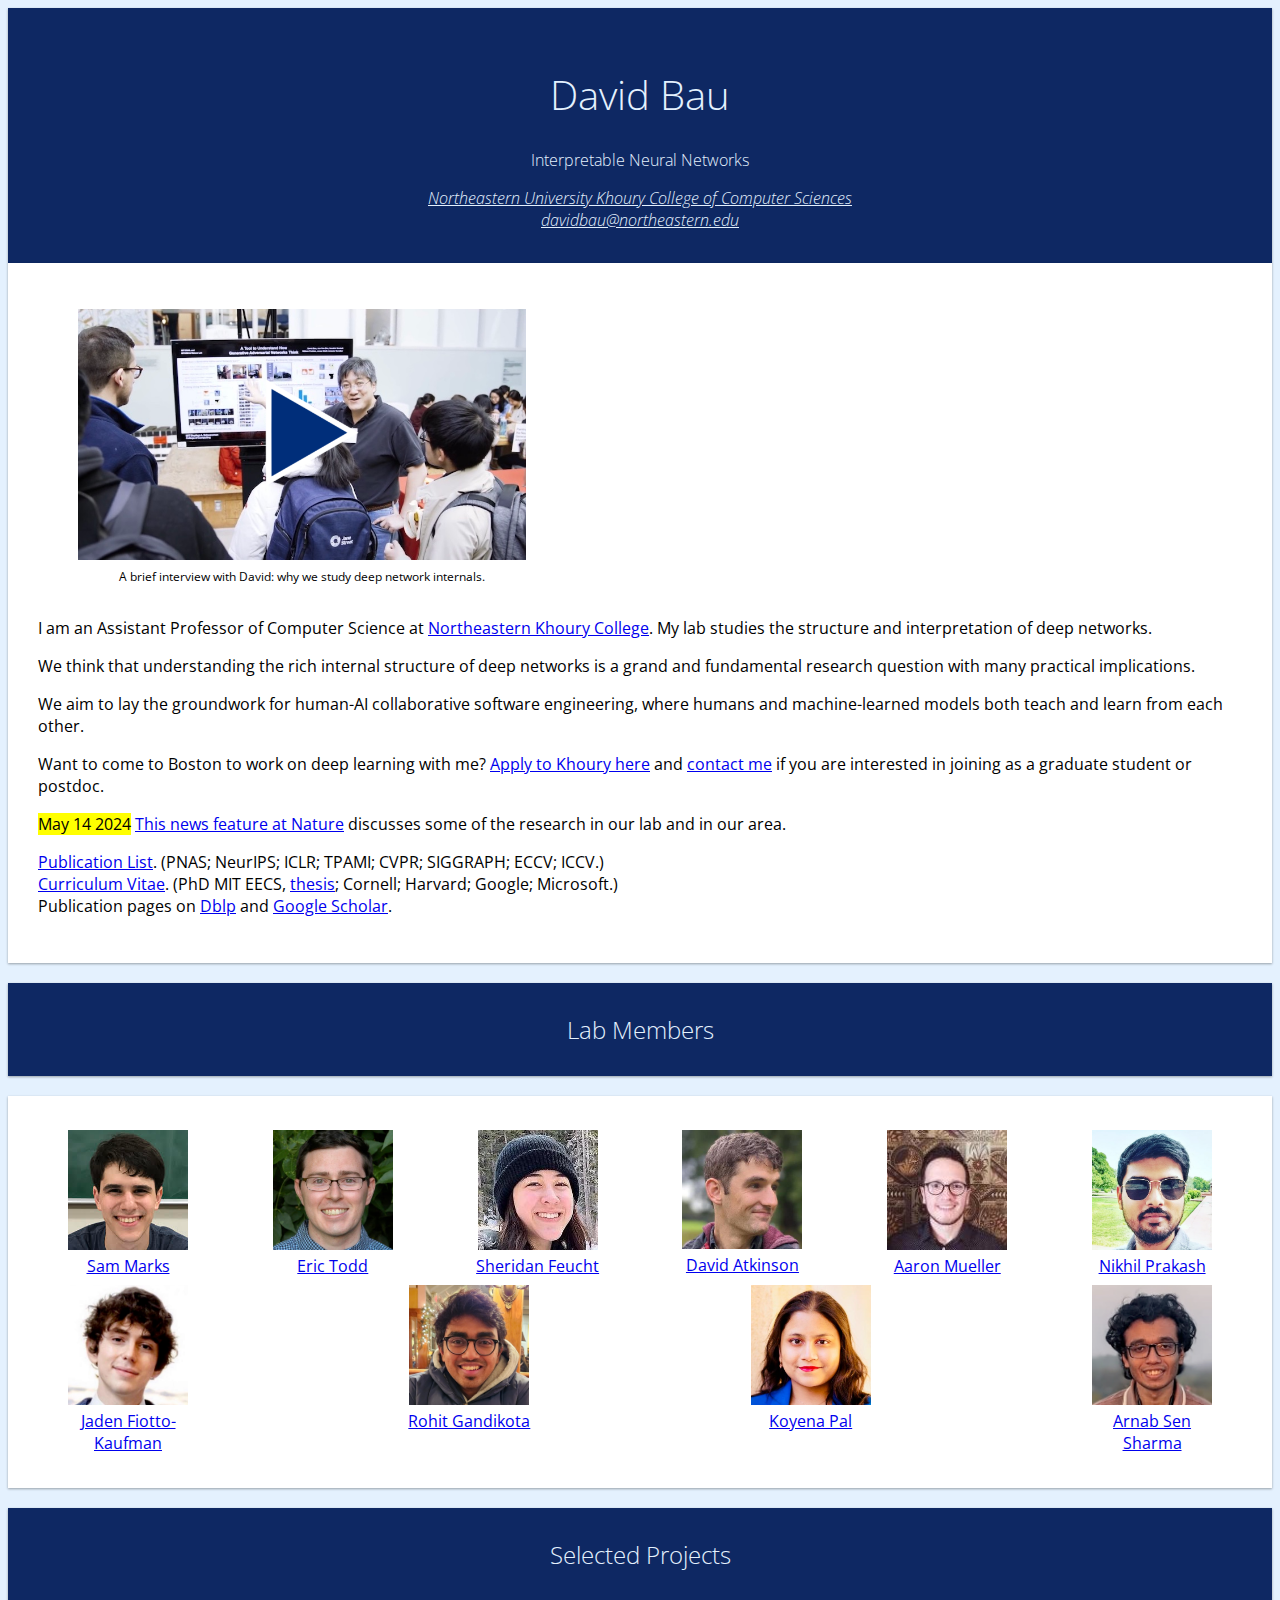
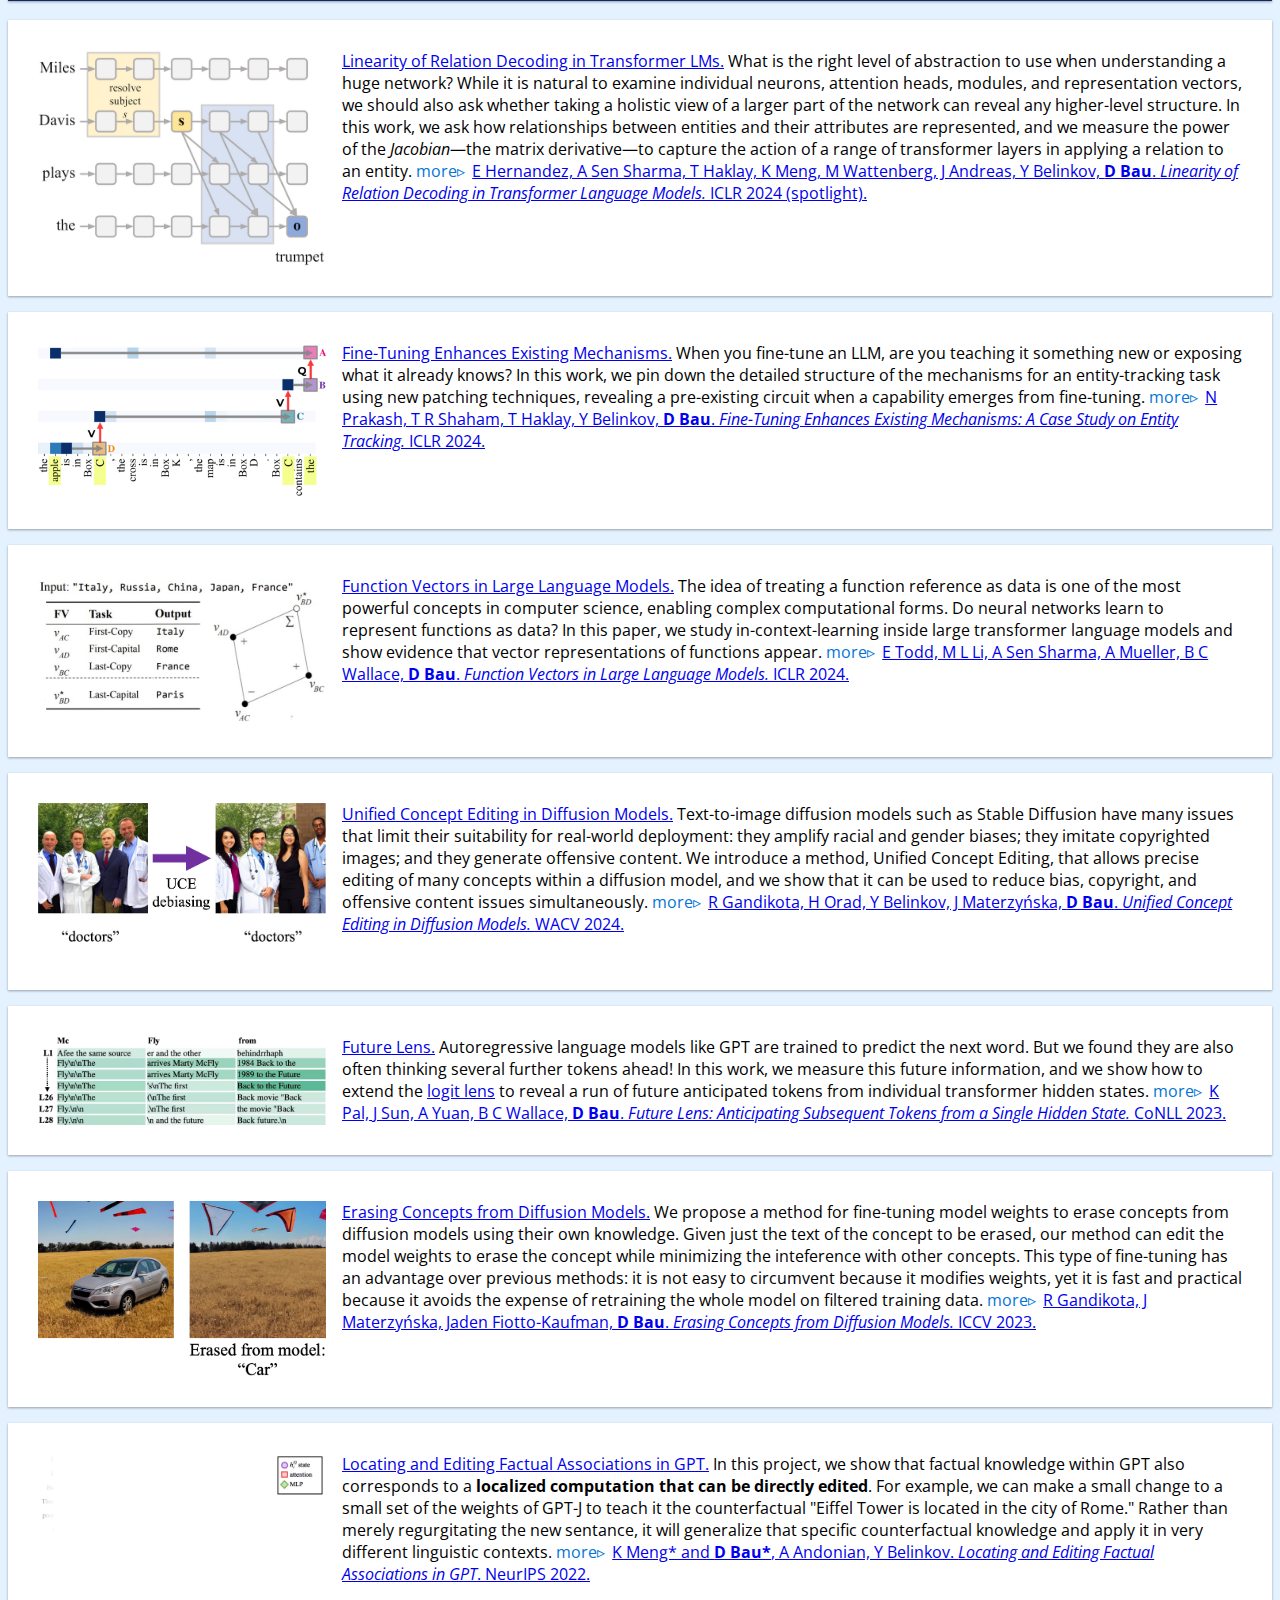
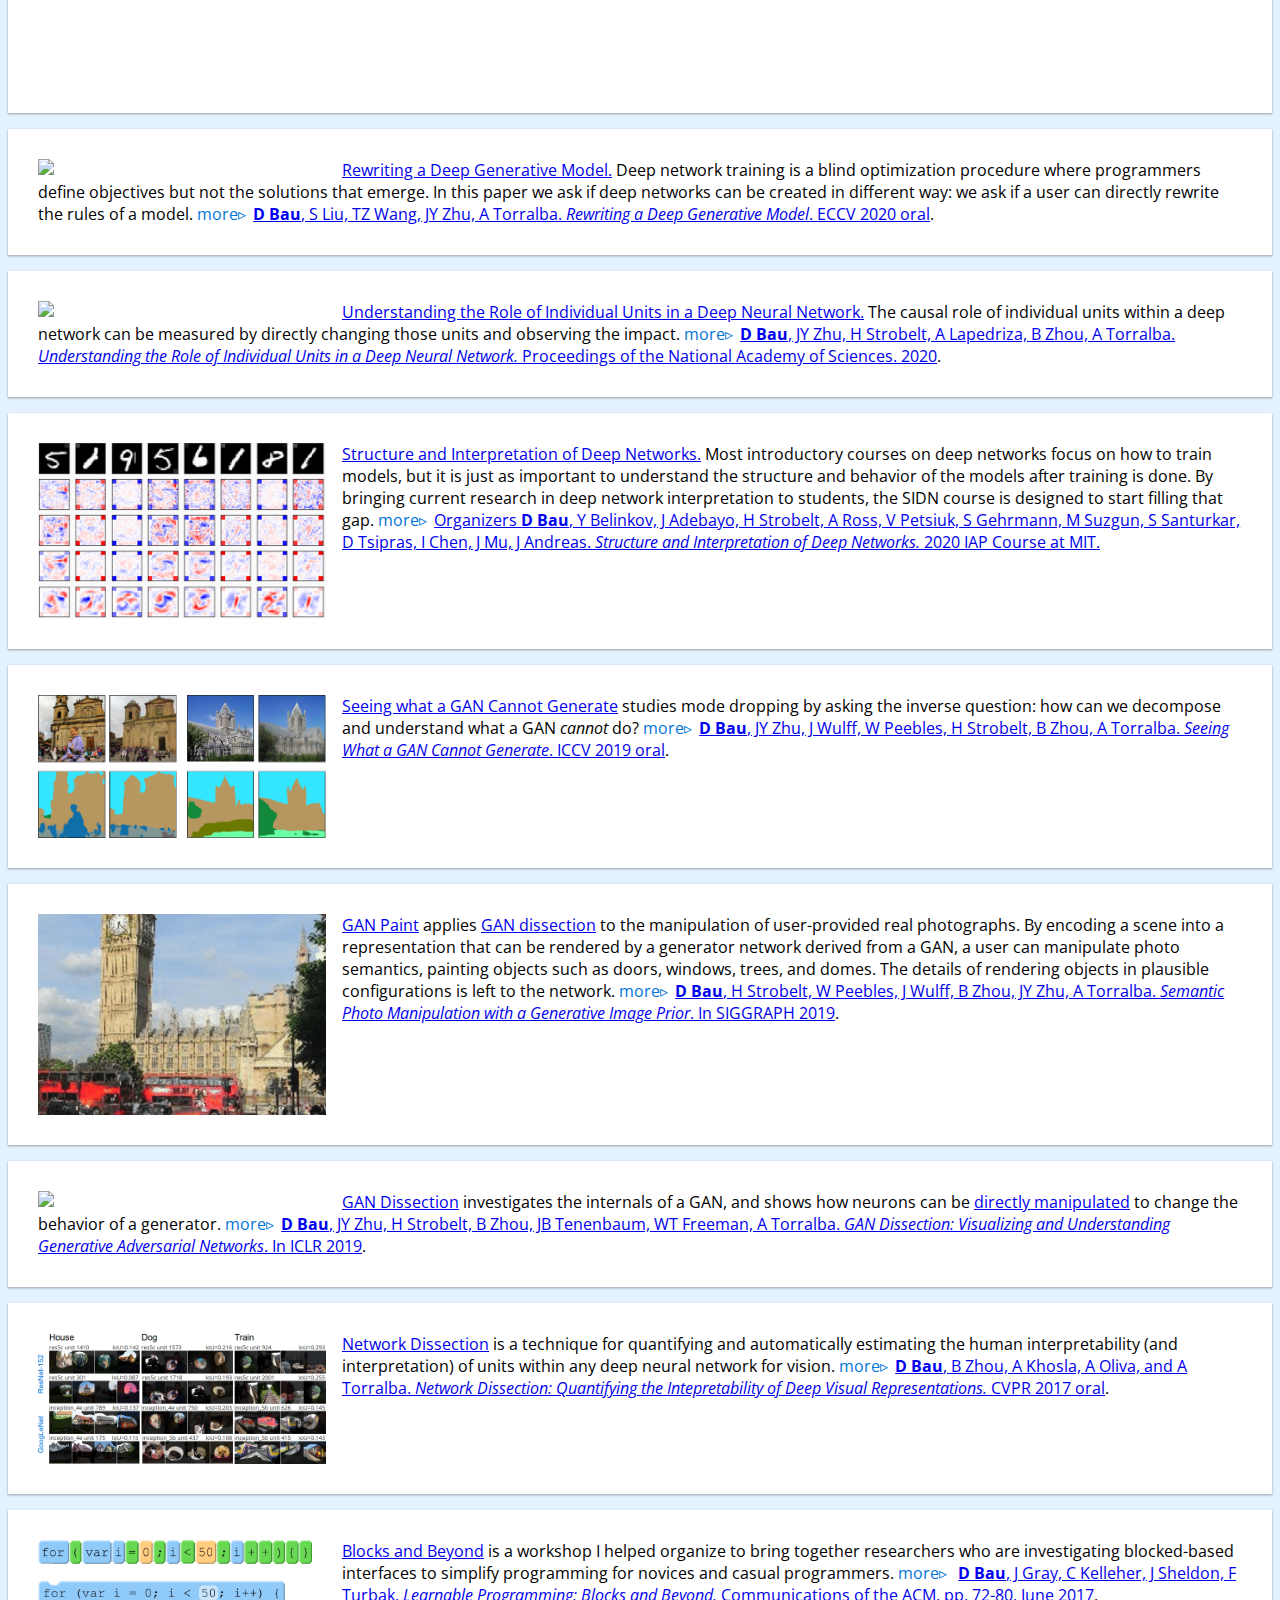
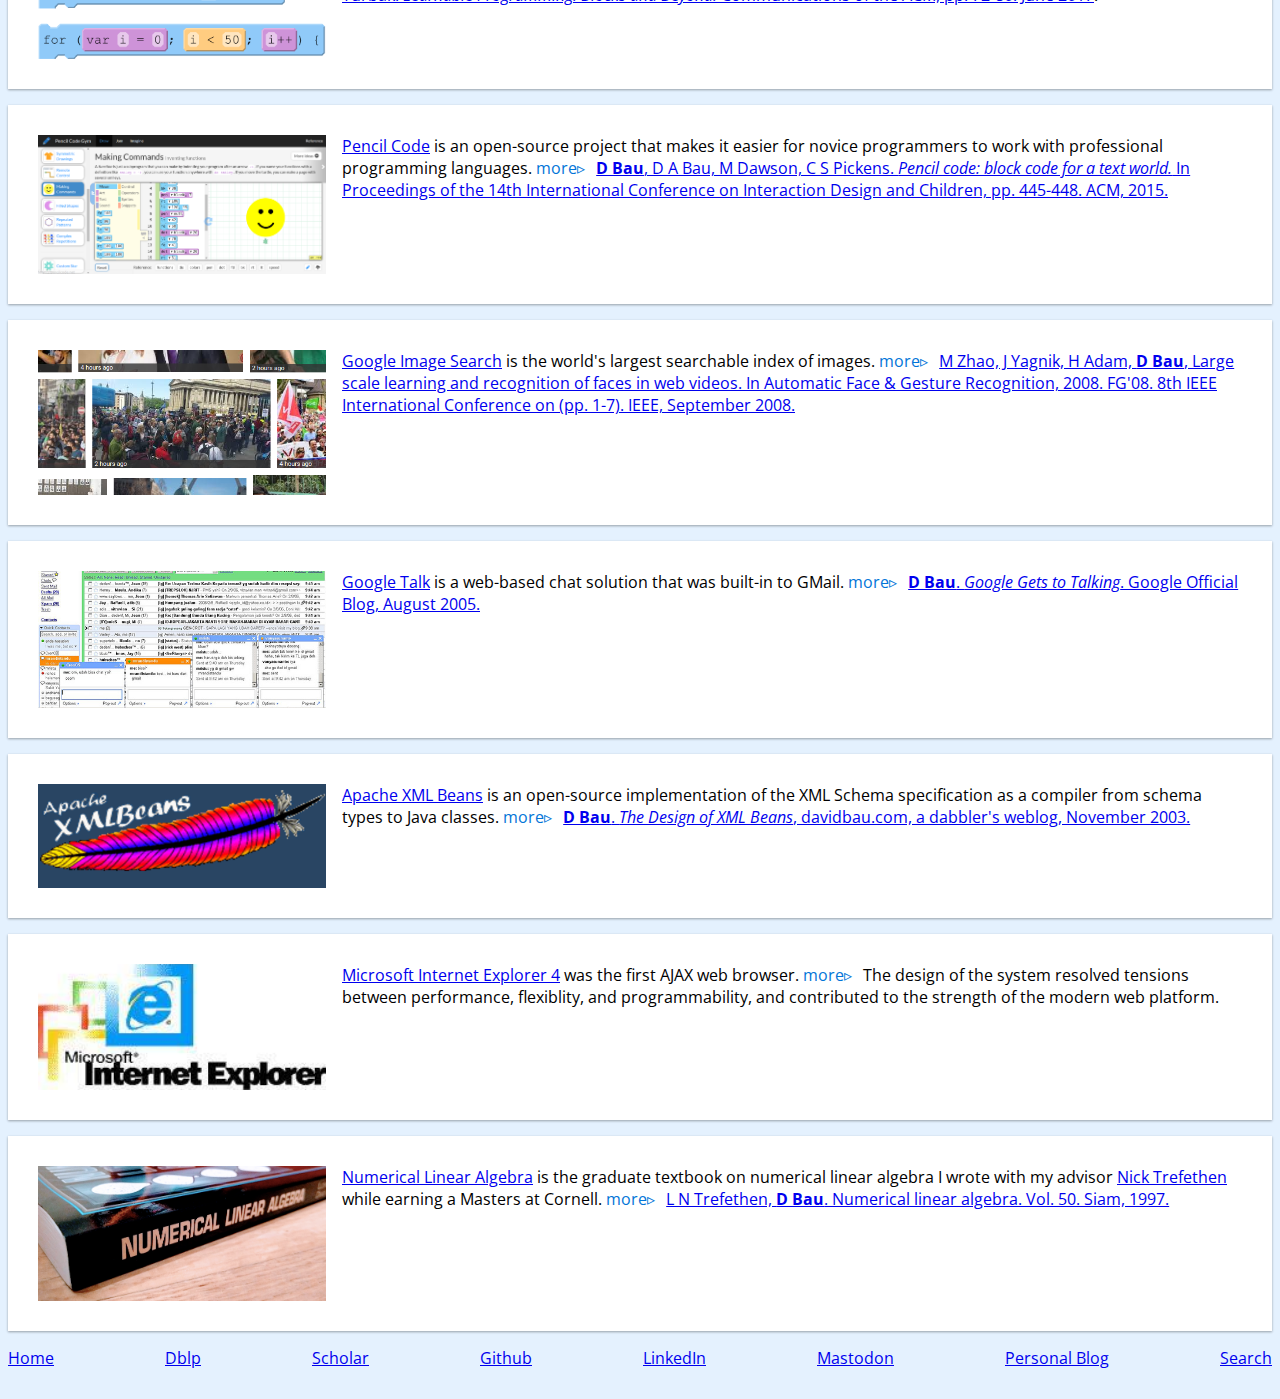
==== commit 6536f6d5: "News." ====
--- a/src/index.html
+++ b/src/index.html
@@ -263,6 +263,8 @@
   >contact me</a> if you are interested in joining as a graduate
 student or postdoc.
 
+<p><mark>May 14 2024</mark> <a href="https://www.nature.com/articles/d41586-024-01314-y">This news feature at Nature</a> discusses some of the research in our lab and in our area.
+
 <p>
 <a href="publications.html">Publication List</a>. (PNAS; NeurIPS; ICLR; TPAMI; CVPR; SIGGRAPH; ECCV; ICCV.)
 <br>
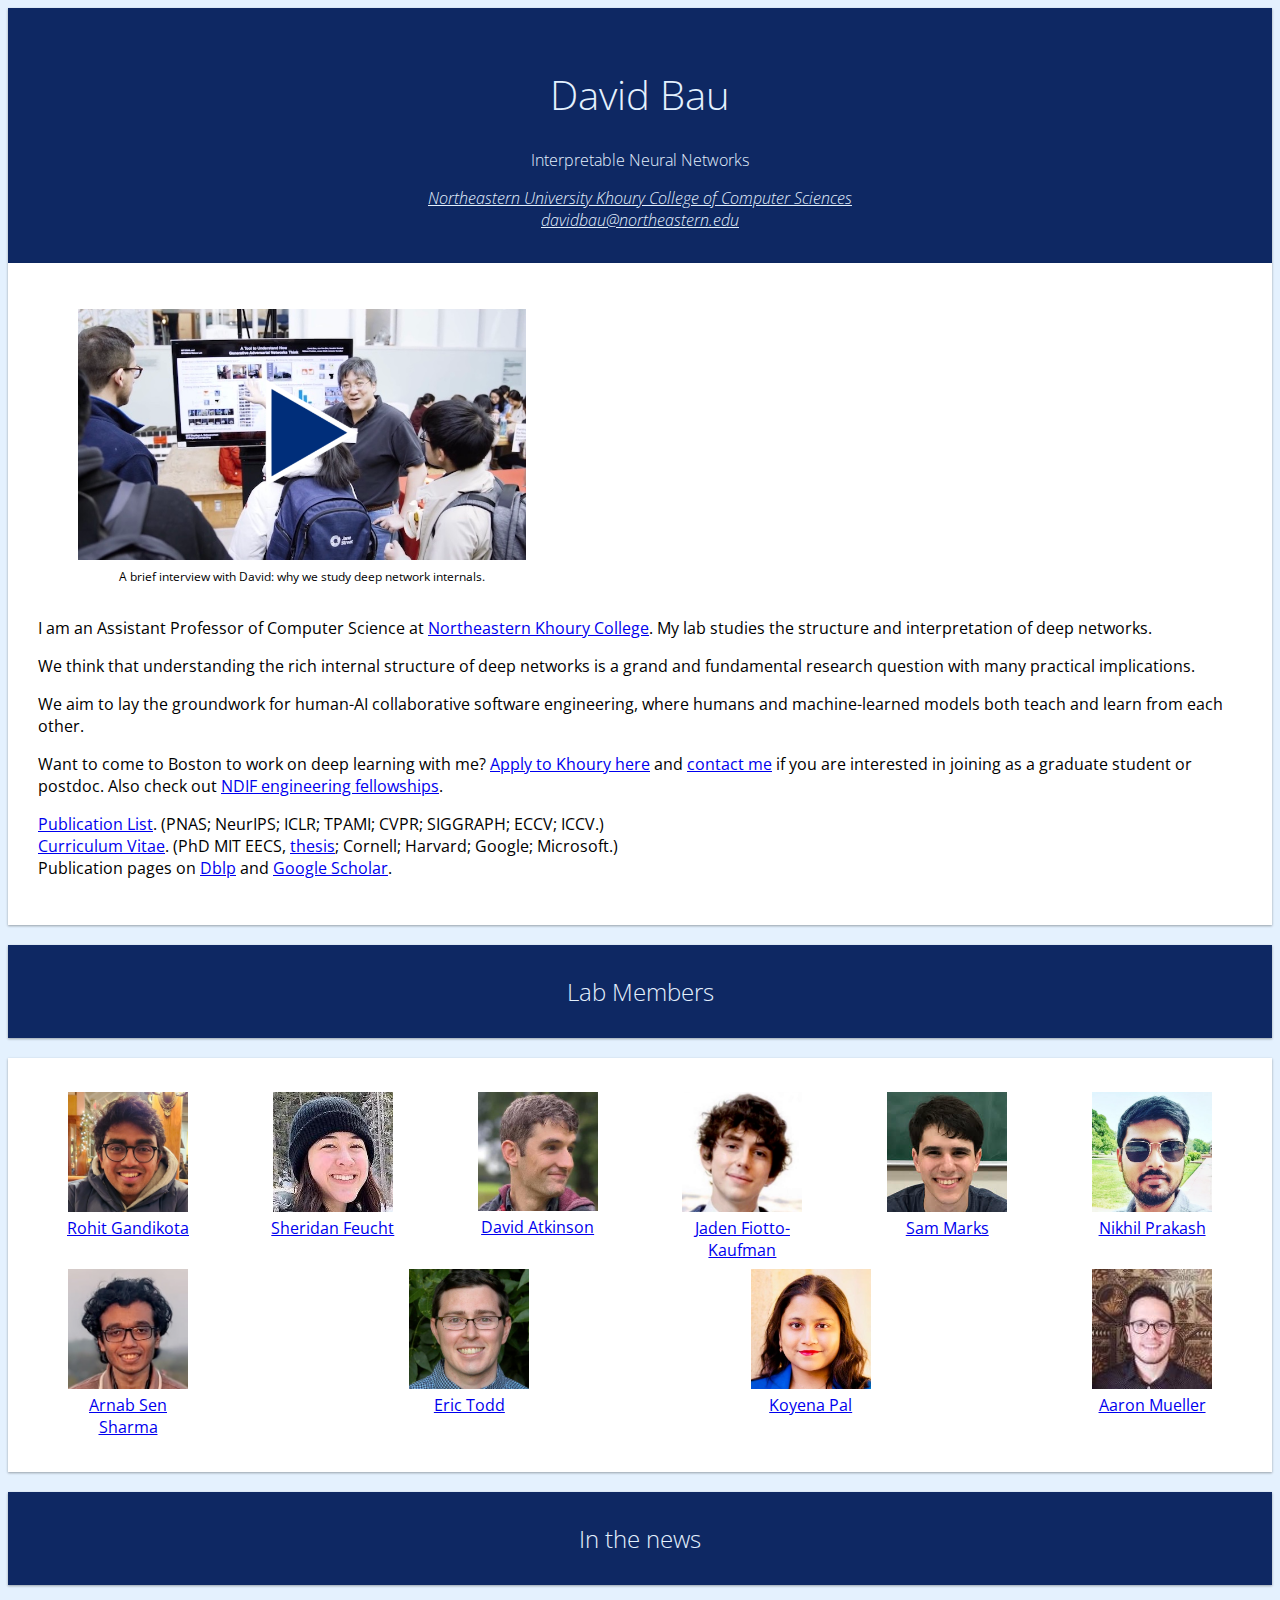
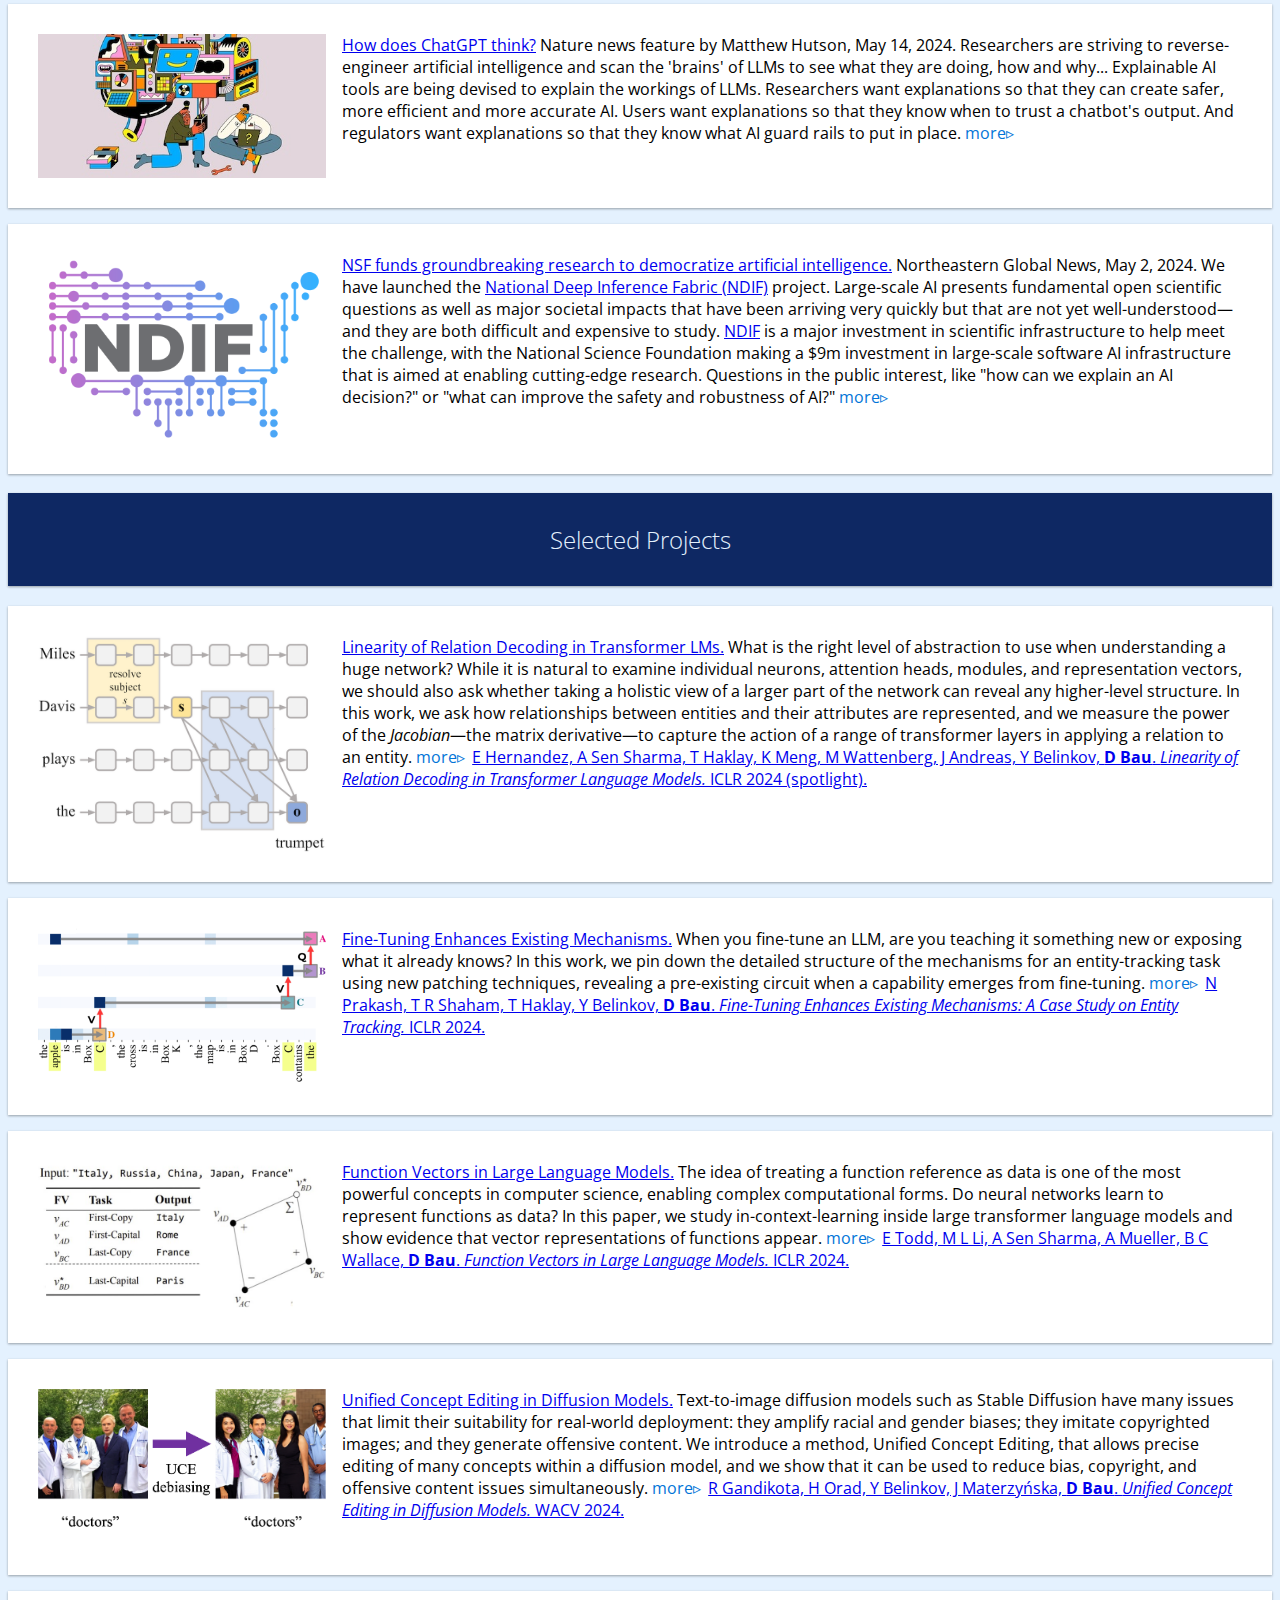
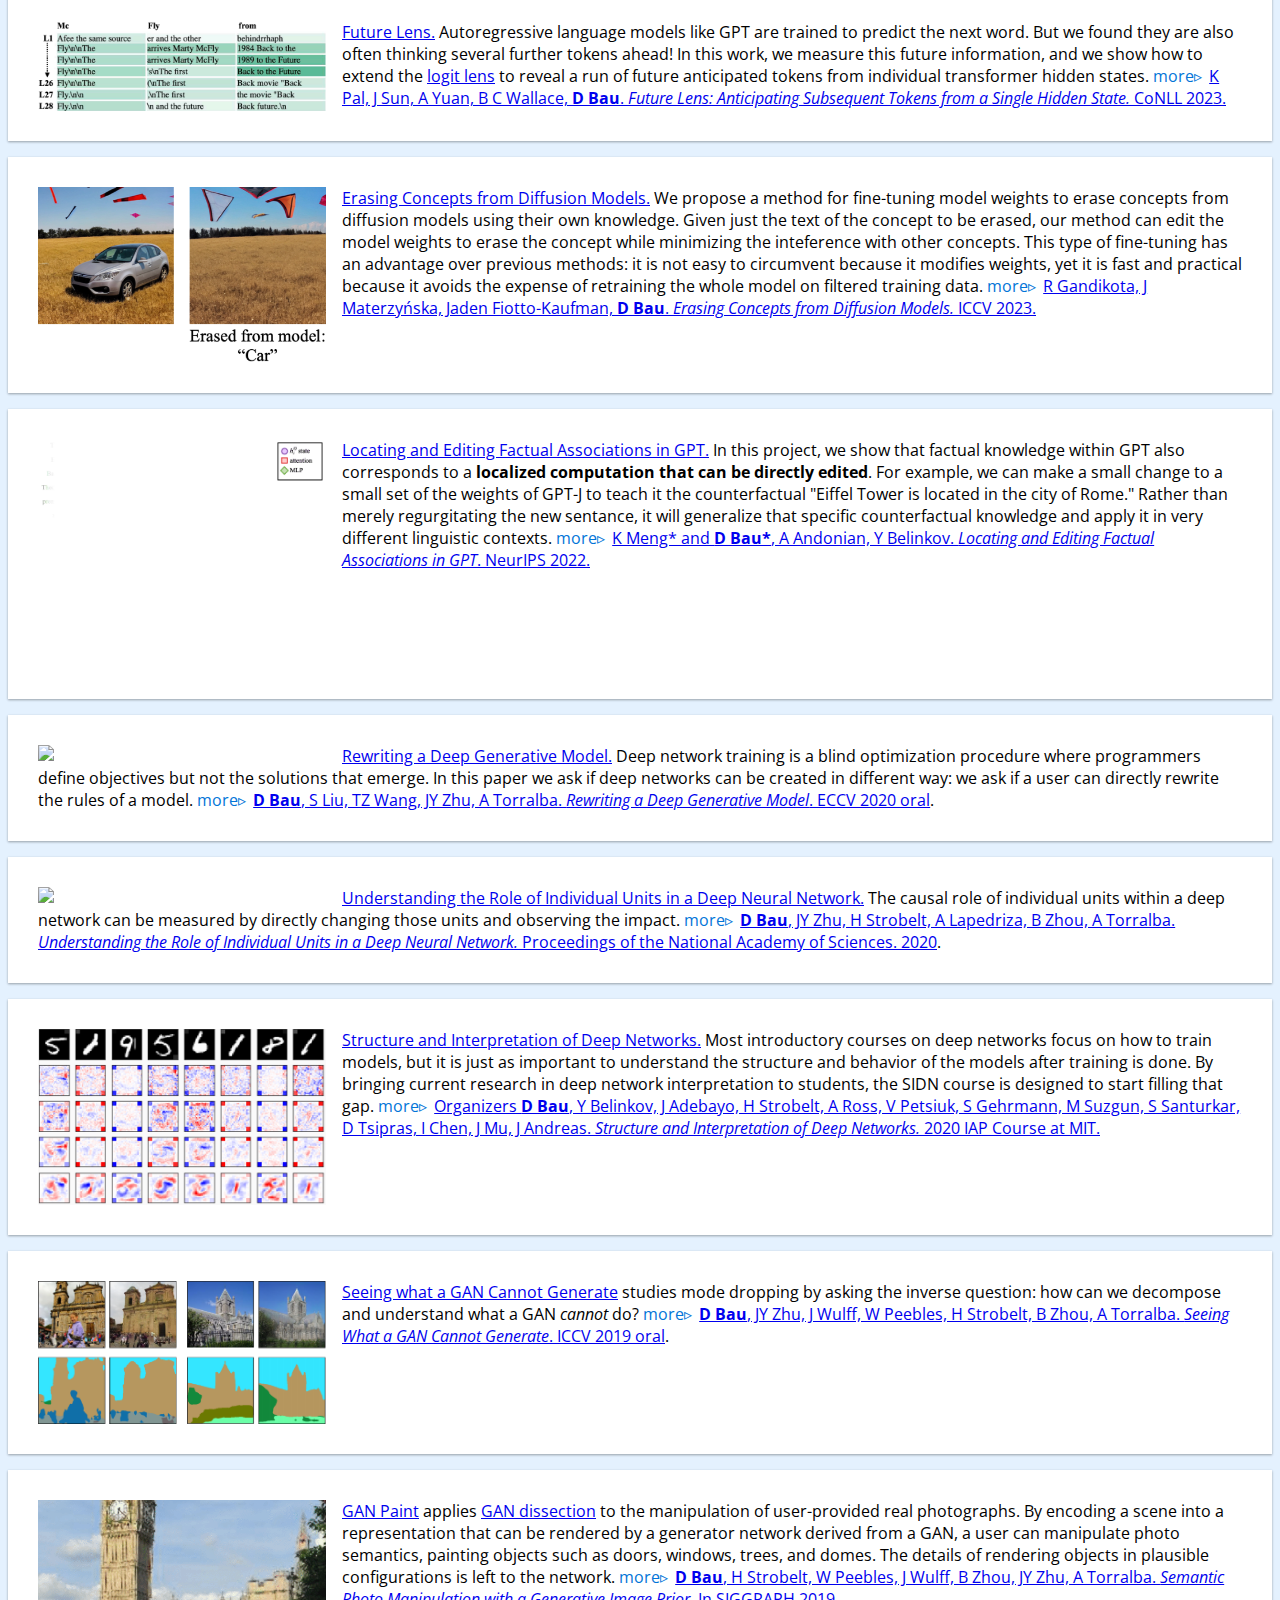
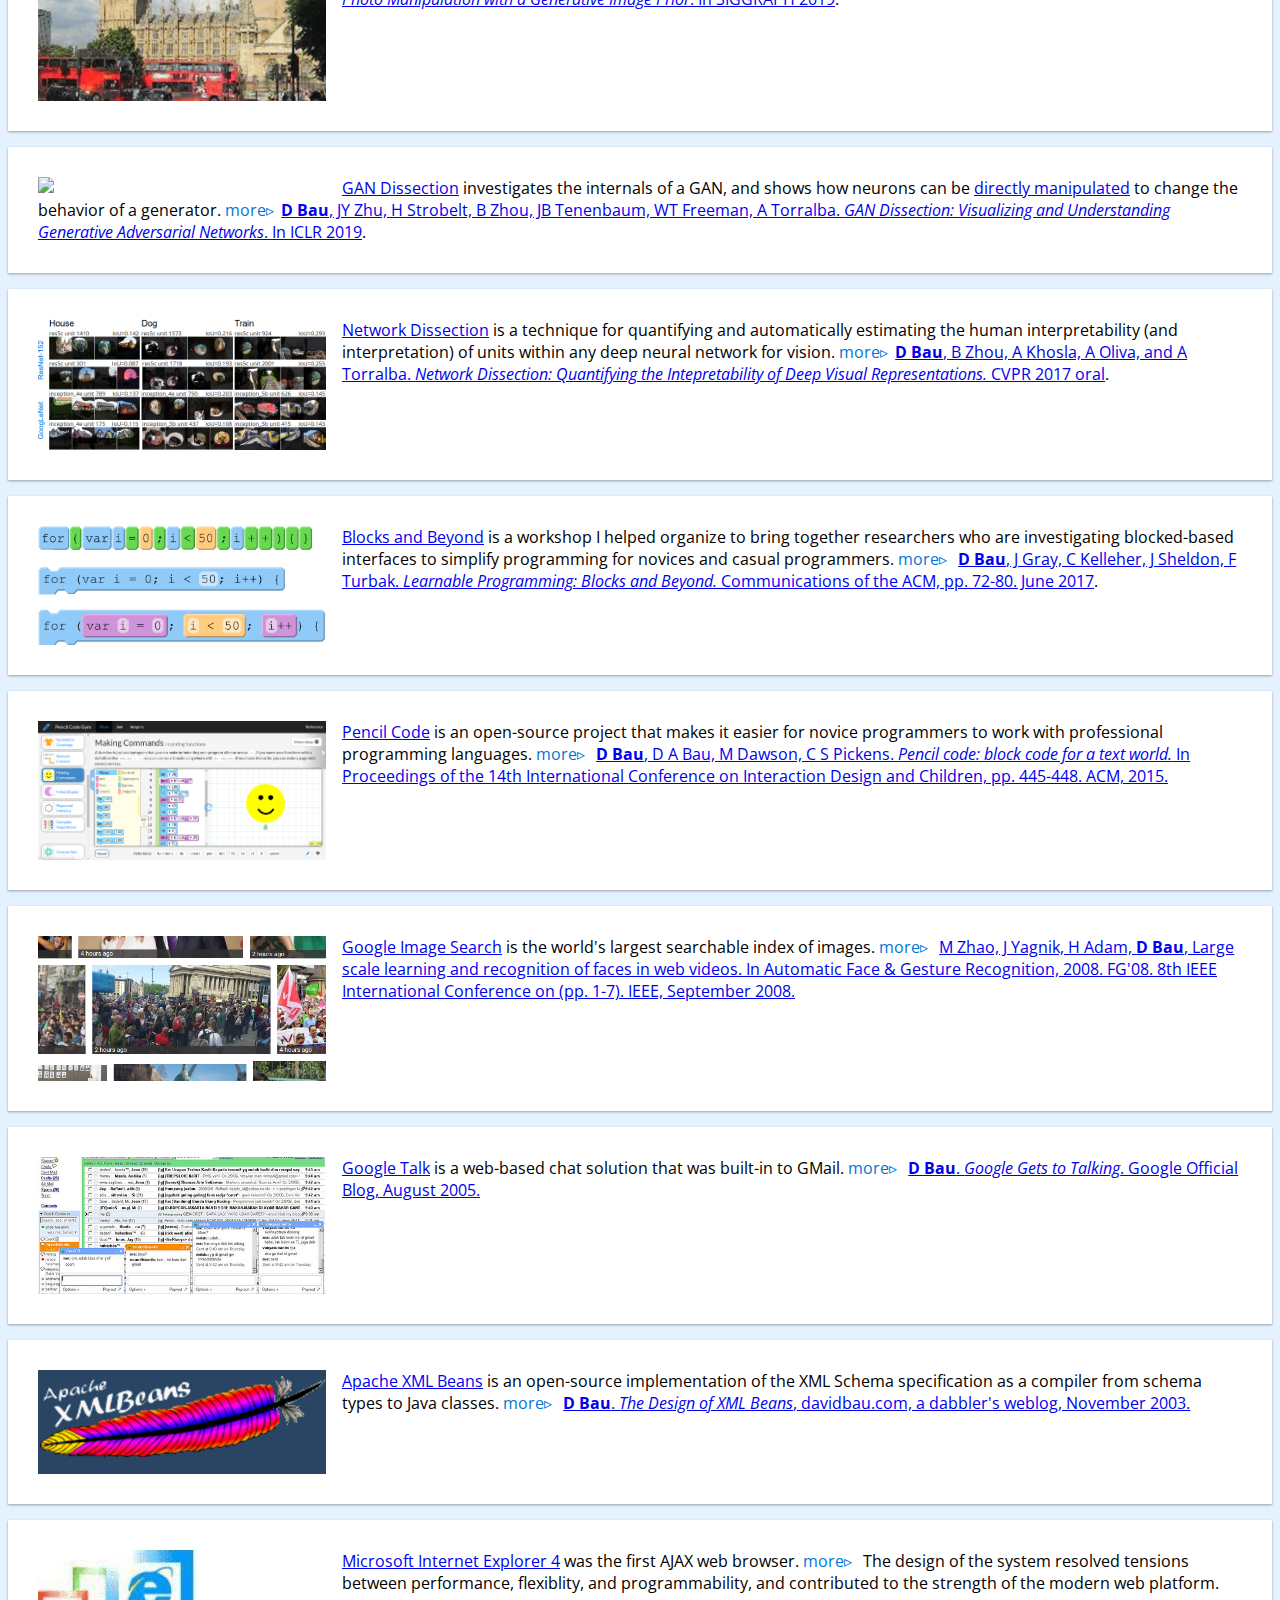
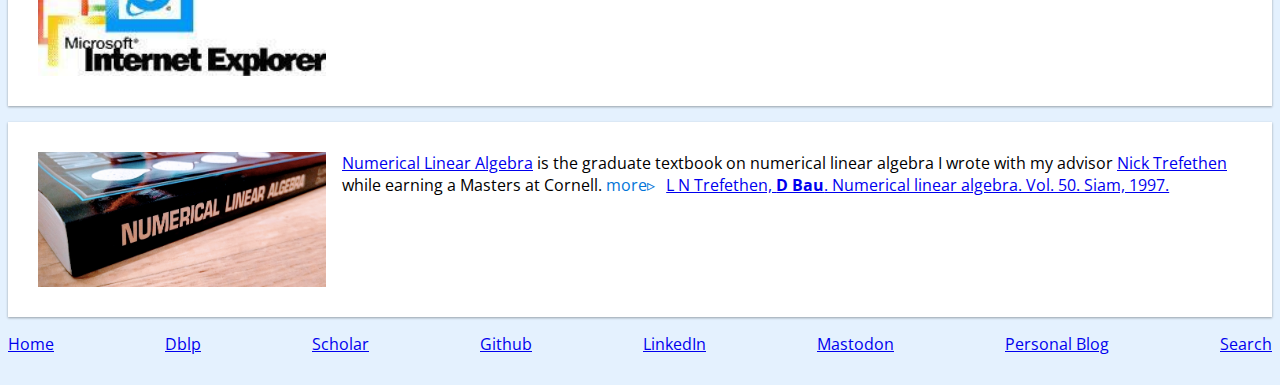
==== commit 98a7c6cc: "Update with news." ====
--- a/src/index.html
+++ b/src/index.html
@@ -262,8 +262,8 @@
   to Khoury here</a> and <a href="students.html"
   >contact me</a> if you are interested in joining as a graduate
 student or postdoc.
-
-<p><mark>May 14 2024</mark> <a href="https://www.nature.com/articles/d41586-024-01314-y">This news feature at Nature</a> discusses some of the research in our lab and in our area.
+Also check out <a href="https://ndif.us/fellowship.html">NDIF engineering fellowships</a>.
+
 
 <p>
 <a href="publications.html">Publication List</a>. (PNAS; NeurIPS; ICLR; TPAMI; CVPR; SIGGRAPH; ECCV; ICCV.)
@@ -477,6 +477,82 @@
 </div>
 </div>
 -->
+
+<div class="row">
+<div class="col">
+<div class="publication">
+<h2 class="mt-4 mb-3">In the news</h2>
+
+<input class="collapse" type="checkbox">
+<p>
+<a href="https://www.nature.com/articles/d41586-024-01314-y"
+   ><img src="nature-think.jpg" class="projpic"
+   >How does ChatGPT think?</a> Nature news feature by Matthew Hutson,
+   May 14, 2024. 
+   Researchers are striving to reverse-engineer artificial intelligence
+   and scan the 'brains' of LLMs to see what they are doing, how and why...
+   Explainable AI tools are being devised to explain the workings of LLMs.
+   Researchers want explanations so that they can create safer, more
+   efficient and more accurate AI. Users want explanations so that they
+   know when to trust a chatbot's output. And regulators want explanations
+   so that they know what AI guard rails to put in place.
+   <span class="more"></span>
+   <span class="extra">...Bau and his colleagues have also developed methods
+     to scan and edit AI neural networks, including a technique they call
+     <a href="https://rome.baulab.info">causal tracing</a>.
+     The idea is to give a model a prompt such as "Michael Jordan
+     plays the sport of" and let it answer "basketball", then give it another
+     prompt, such as "blah blah blah plays the sport of", and watch it
+     say something else. They then take some of the internal activations
+     resulting from the first prompt and variously restore them until
+     the model says "basketball" in reply to the second prompt, to see
+     which areas of the neural network are crucial for that response.
+     In other words, the researchers want to identify the parts of the AI's
+     'brain' that make it answer in a given way....
+   </span>
+</p>
+
+<input class="collapse" type="checkbox">
+<p>
+<a href="https://ndif.us/"><img src="ndif_acr_color.png" class="projpic"></a>
+<a href="https://news.northeastern.edu/2024/05/02/nsf-funds-democratizing-ai-research/"
+   >NSF funds groundbreaking research to democratize artificial intelligence.</a>
+   Northeastern Global News, May 2, 2024.
+   We have launched the
+   <a href="https://ndif.us/">National Deep Inference Fabric (NDIF)</a>
+   project.  Large-scale AI presents fundamental open scientific
+   questions as well as major societal impacts that have been arriving
+   very quickly but that are not yet well-understood&mdash;and they
+   are both difficult and expensive to study. <a href="https://ndif.us/">NDIF</a>
+   is a major investment in scientific infrastructure to help meet
+   the challenge, with the National Science Foundation making a $9m
+   investment in large-scale software AI infrastructure that is aimed
+   at enabling cutting-edge research.  Questions in the public interest,
+   like "how can we explain an AI decision?"
+   or "what can improve the safety and robustness of AI?"
+   <span class="more"></span>
+   <span class="extra">
+   The goal of NDIF is to provide a robust and transparent AI inference
+   service to enable scientists in every part of the country in every
+   field touched by AI, to expand, accelerate, and democratize impactful
+   AI science. Programmers interested in the technical details can
+   <a href="https://pypi.org/project/nnsight/">pip install nnsight</a>
+   to try NDIF today. <a href="https://nnsight.net/status">nnsight.net/status</a>
+   lists models that you can use and hack on remotely including llama3-70b.
+   You can access and alter activations, gradients, and customize any step,
+   like having a 70b model on your own laptop. Very different from commercial
+   AI inference services. NSF funding will expand NDIF to support every
+   open model, and a broad range of research methods.
+   NDIF is hiring. Read more on
+   <a href="https://www.linkedin.com/feed/update/urn:li:activity:7197729186701004800/">LinkedIn</a>,
+   <a href="https://x.com/davidbau/status/1787597395741835564">Twitter/X</a>, and
+   on the <a href="https://ndif.us/">NDIF website</a>.
+   </span>
+</p>
+</div>
+</div>
+</div>
+
 
 <div class="row">
 <div class="col">
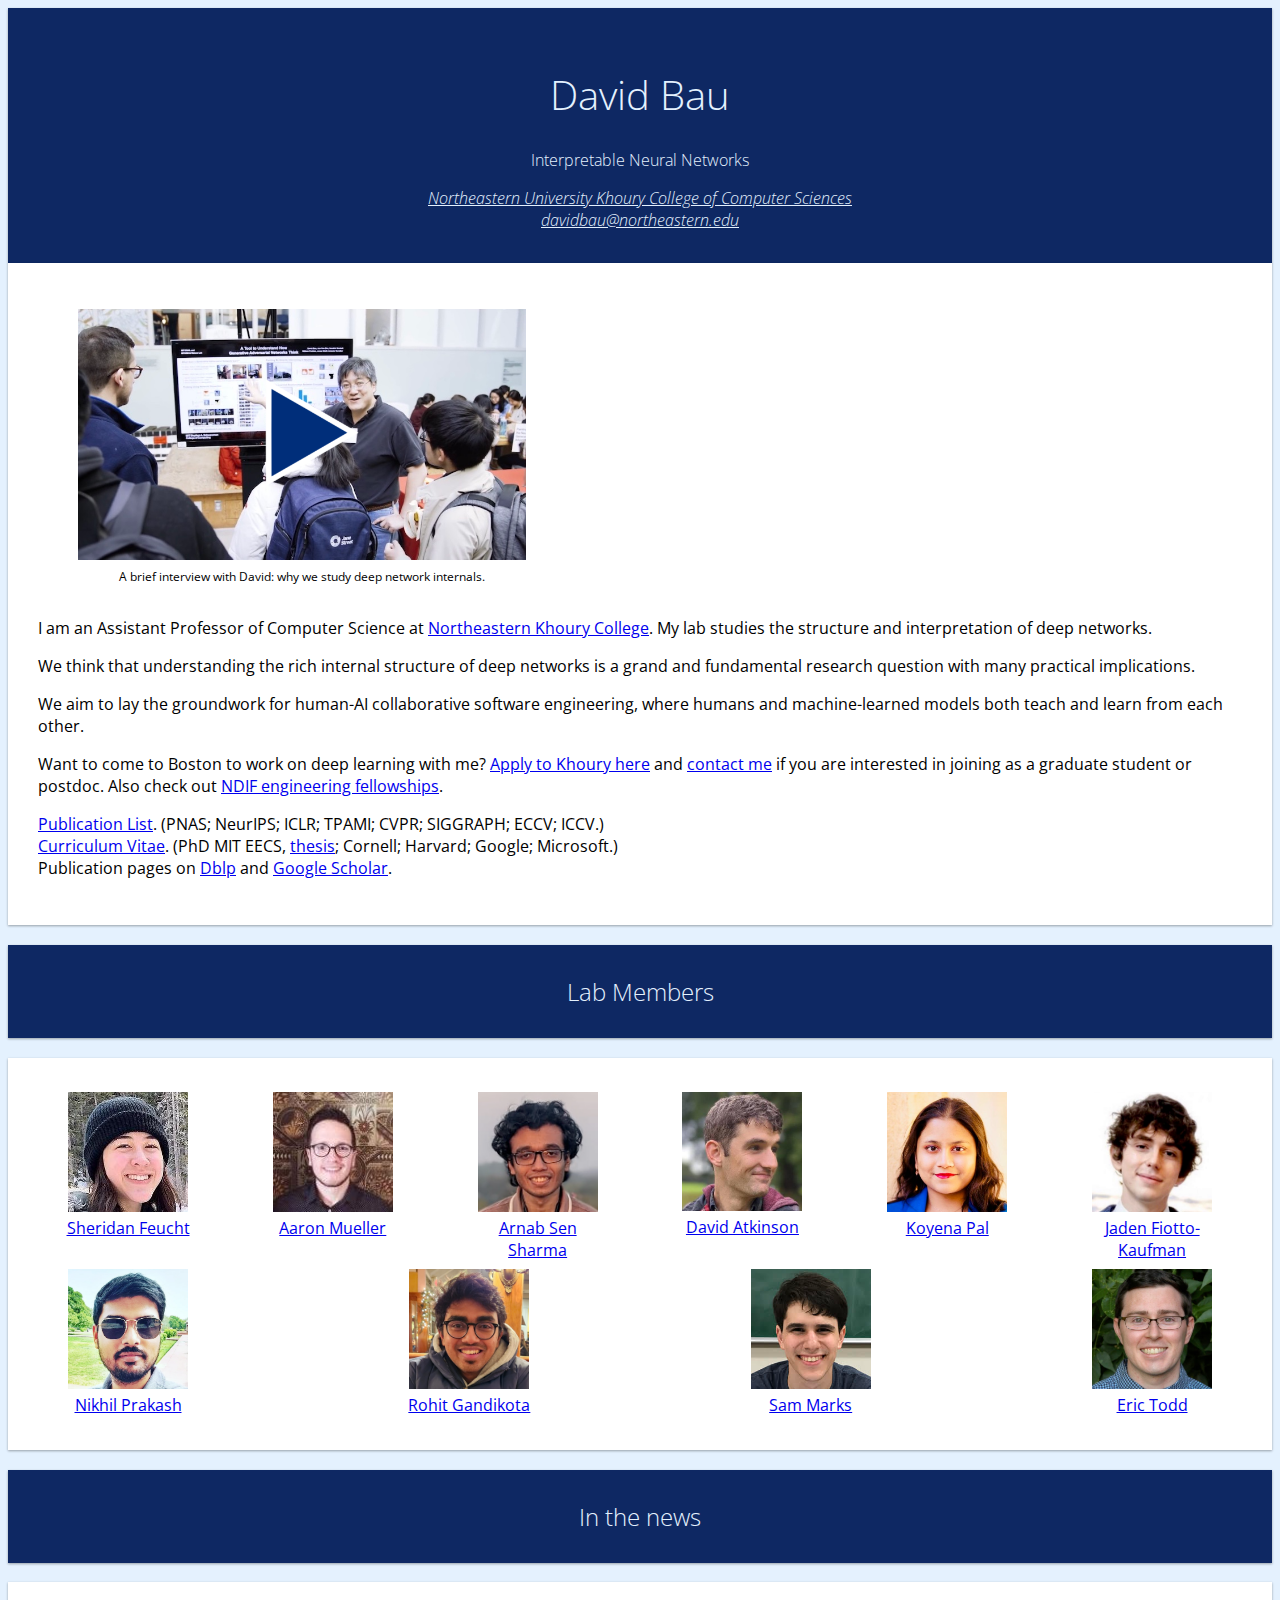
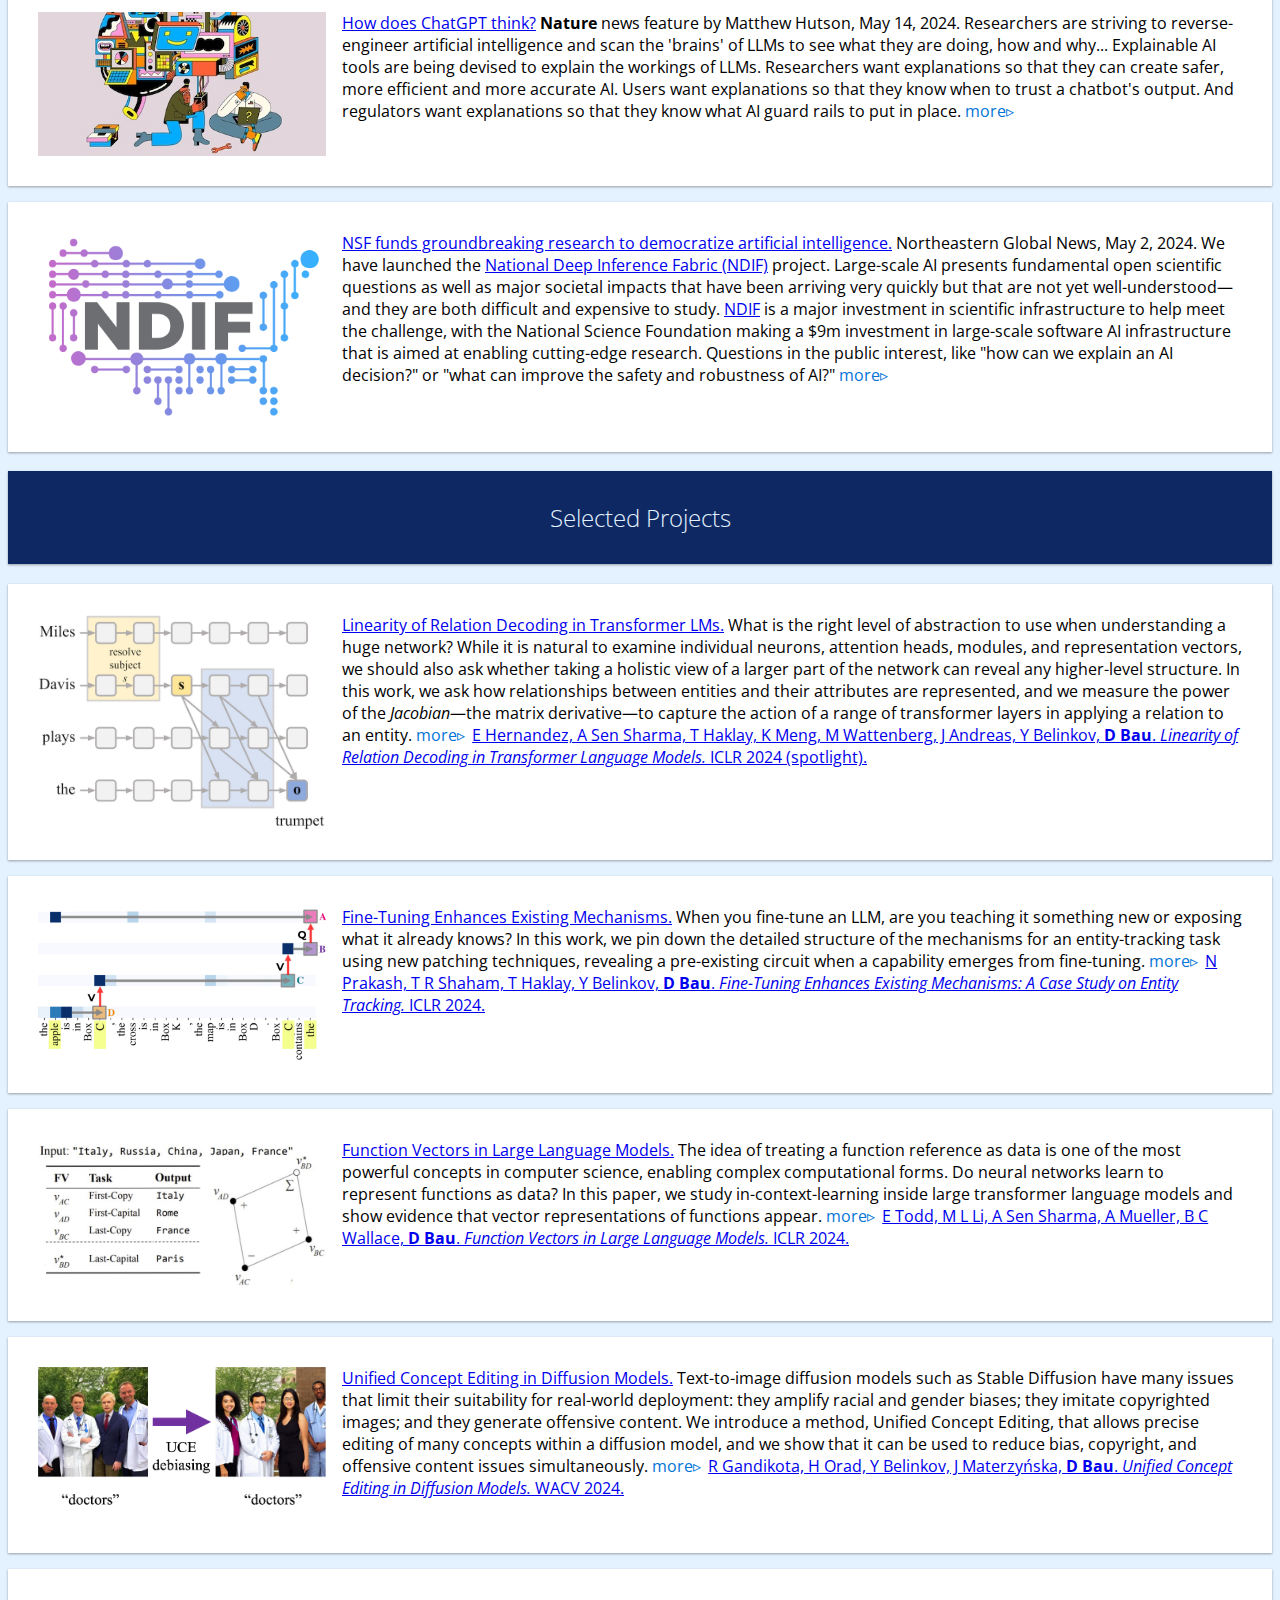
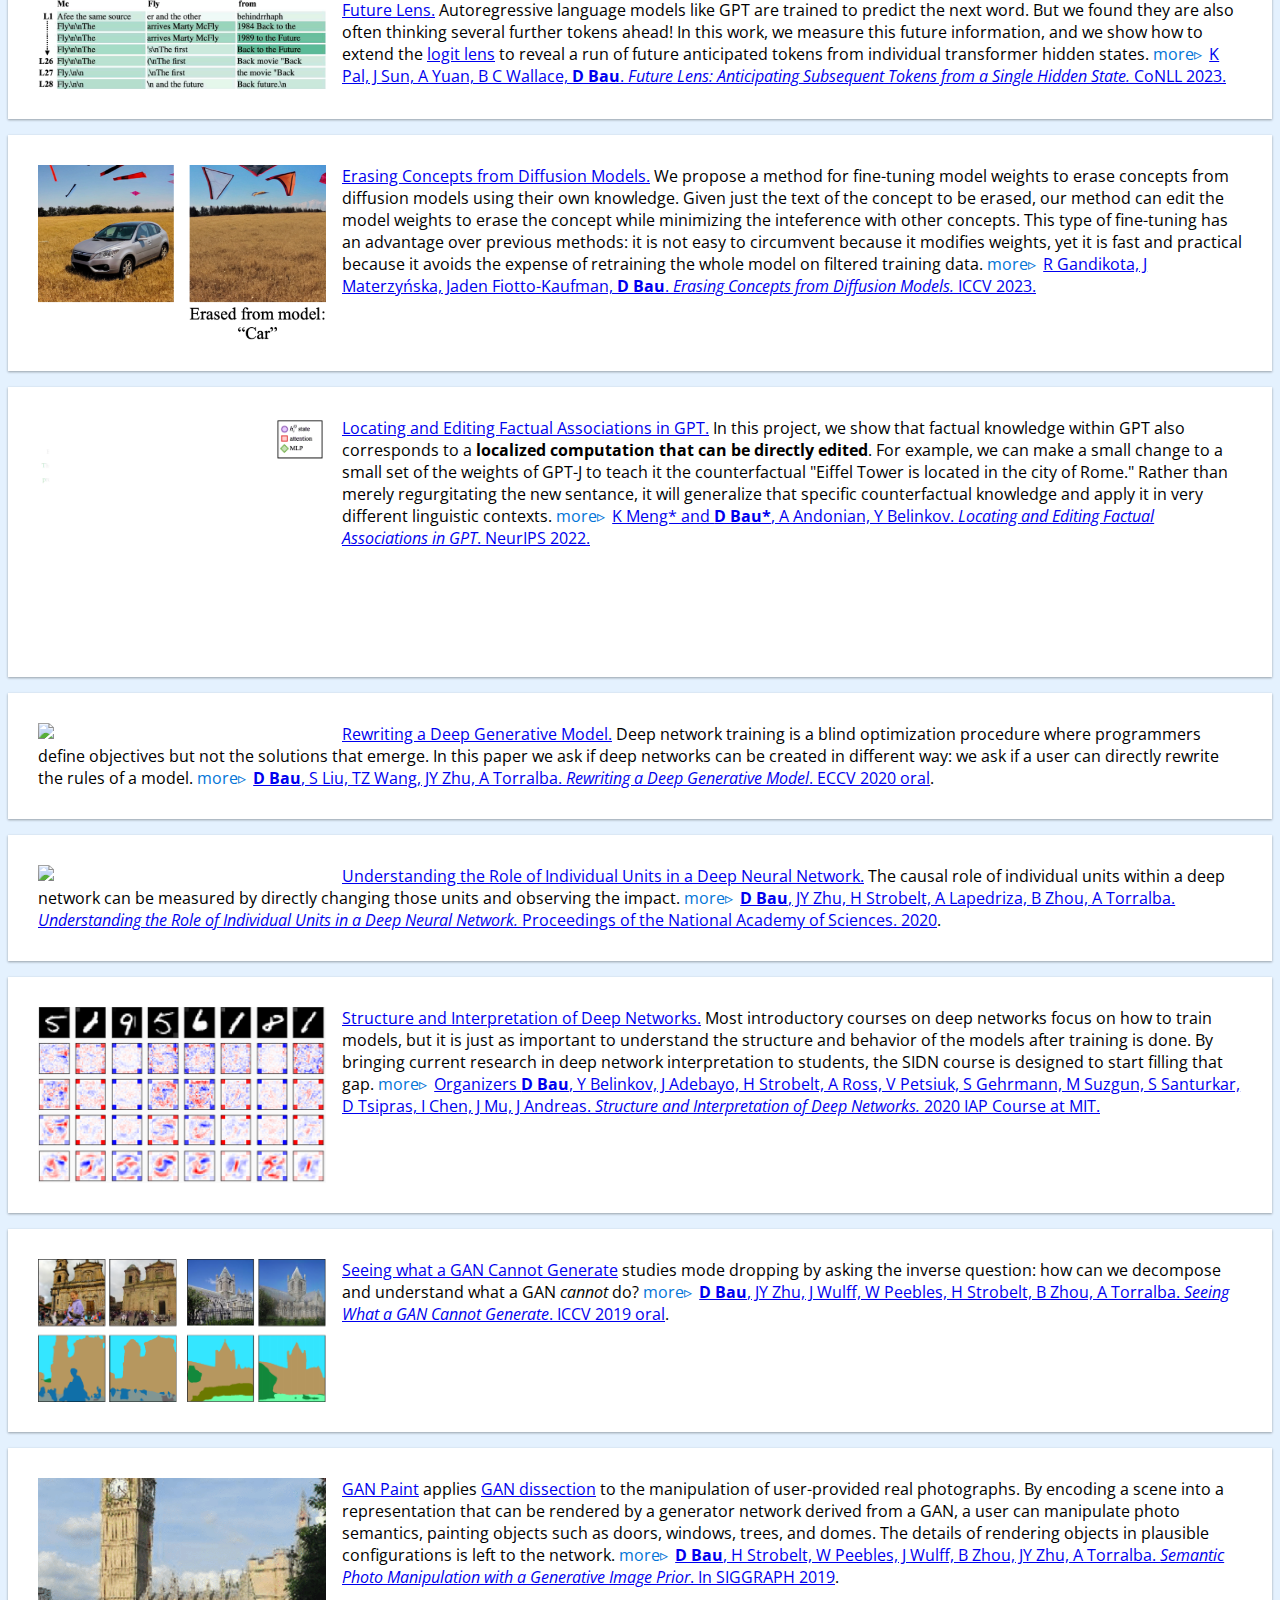
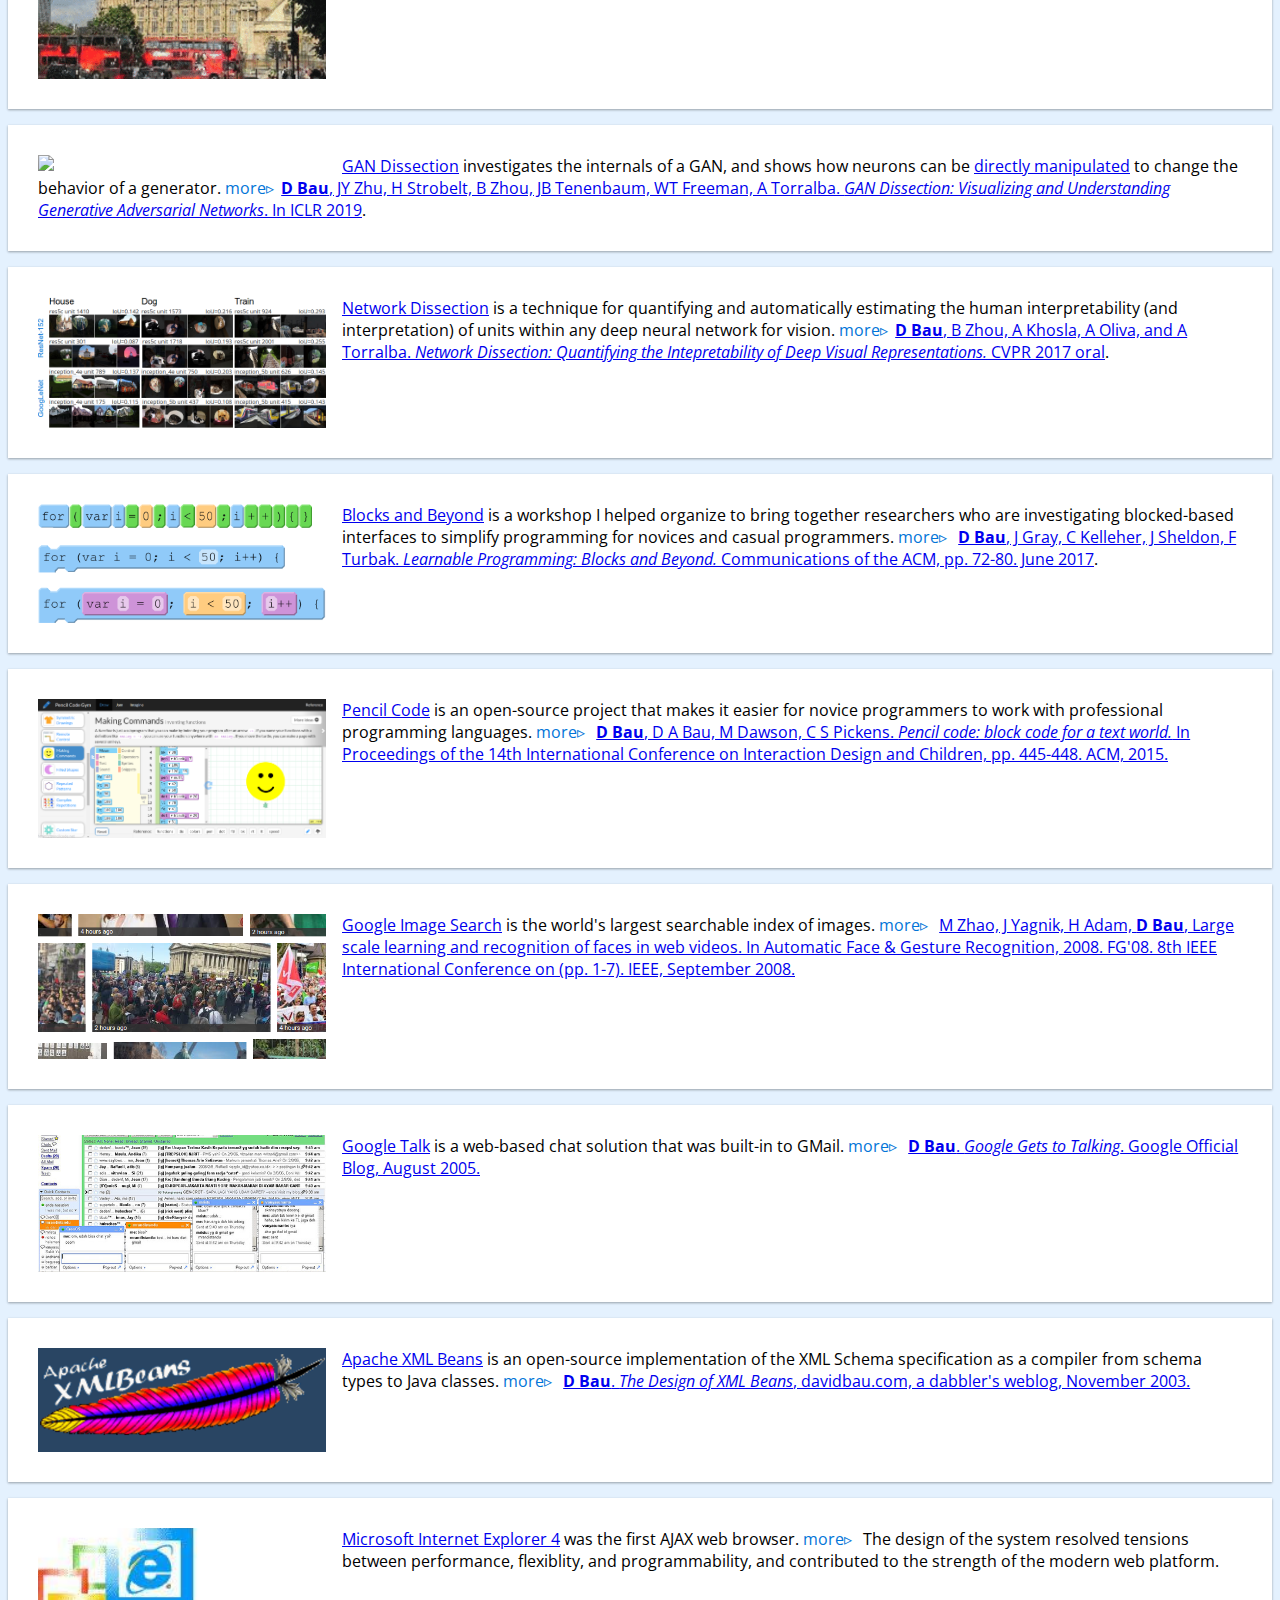
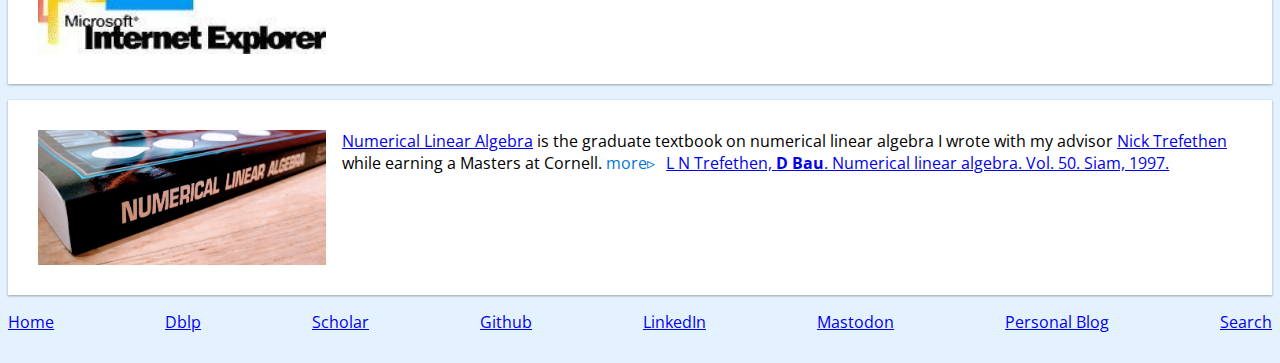
==== commit 38145c65: "Bold." ====
--- a/src/index.html
+++ b/src/index.html
@@ -487,8 +487,8 @@
 <p>
 <a href="https://www.nature.com/articles/d41586-024-01314-y"
    ><img src="nature-think.jpg" class="projpic"
-   >How does ChatGPT think?</a> Nature news feature by Matthew Hutson,
-   May 14, 2024. 
+   >How does ChatGPT think?</a> <strong>Nature</strong> news feature by
+   Matthew Hutson, May 14, 2024. 
    Researchers are striving to reverse-engineer artificial intelligence
    and scan the 'brains' of LLMs to see what they are doing, how and why...
    Explainable AI tools are being devised to explain the workings of LLMs.
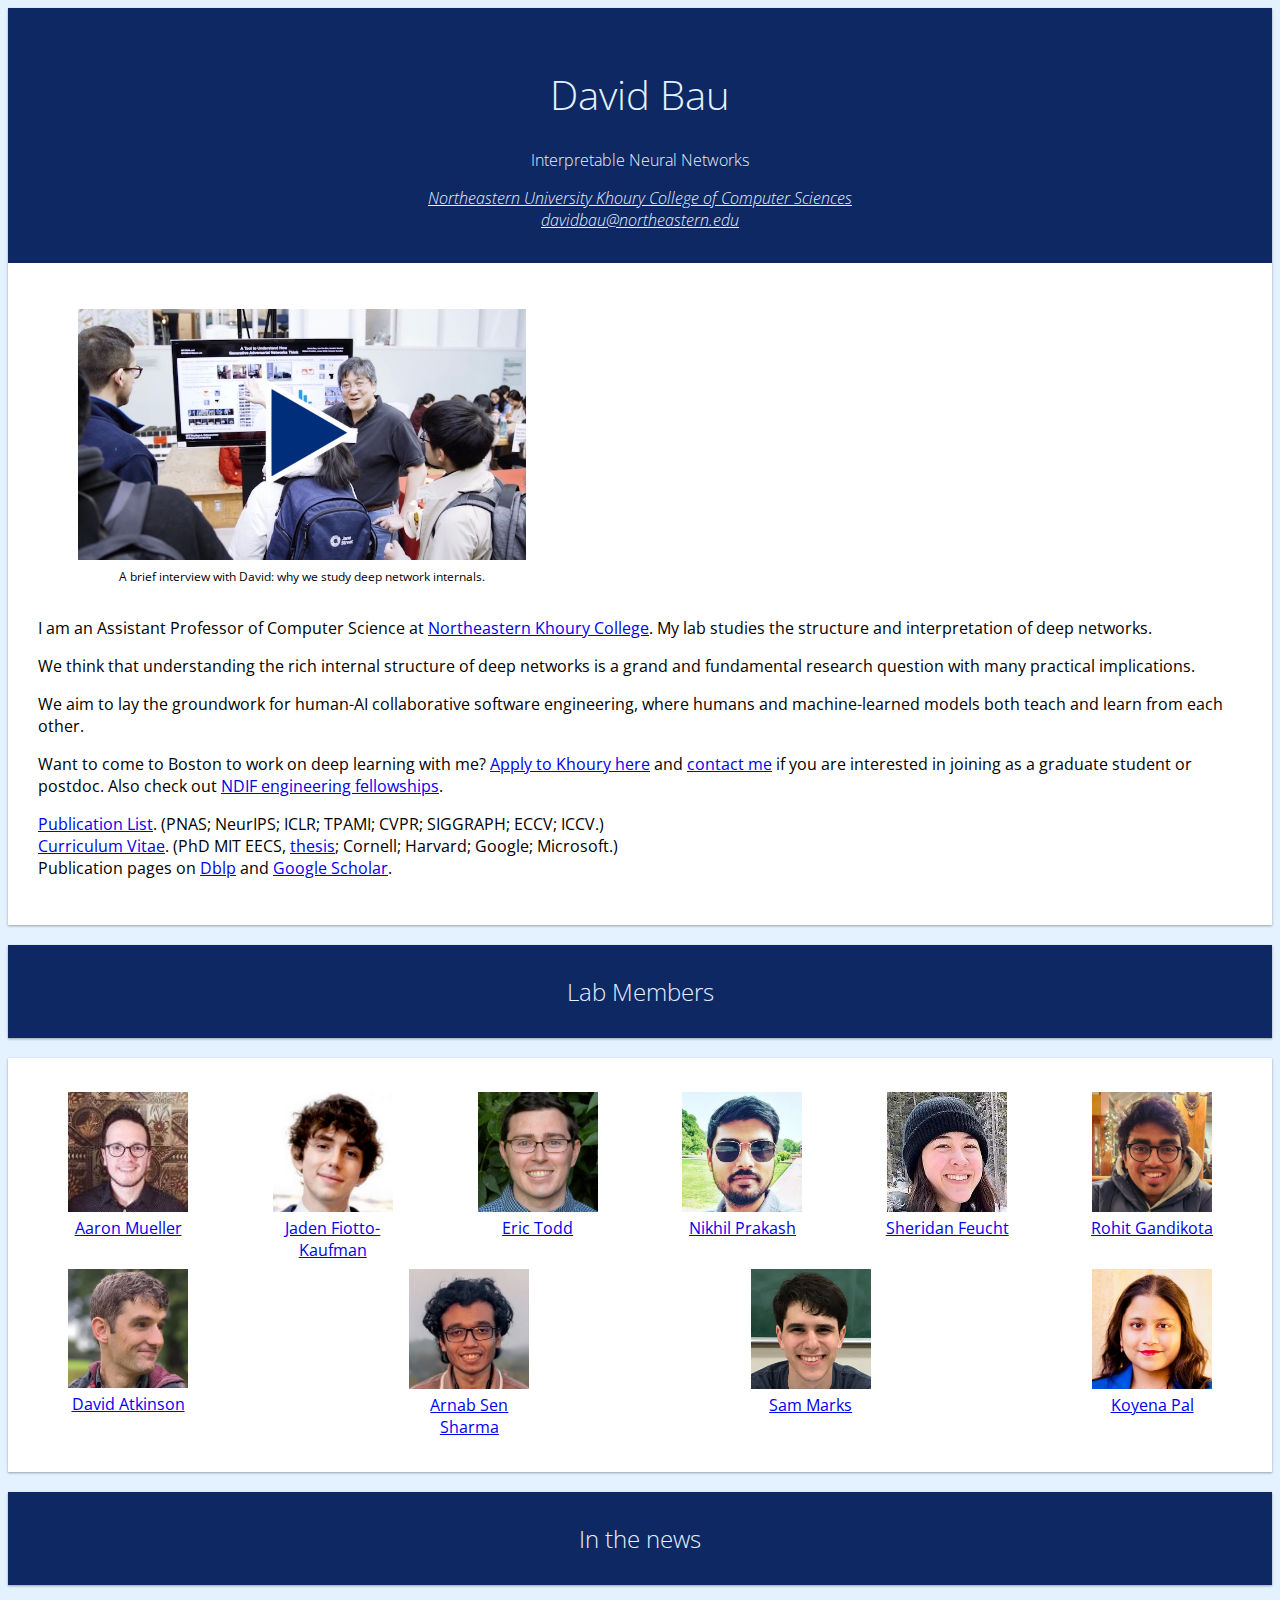
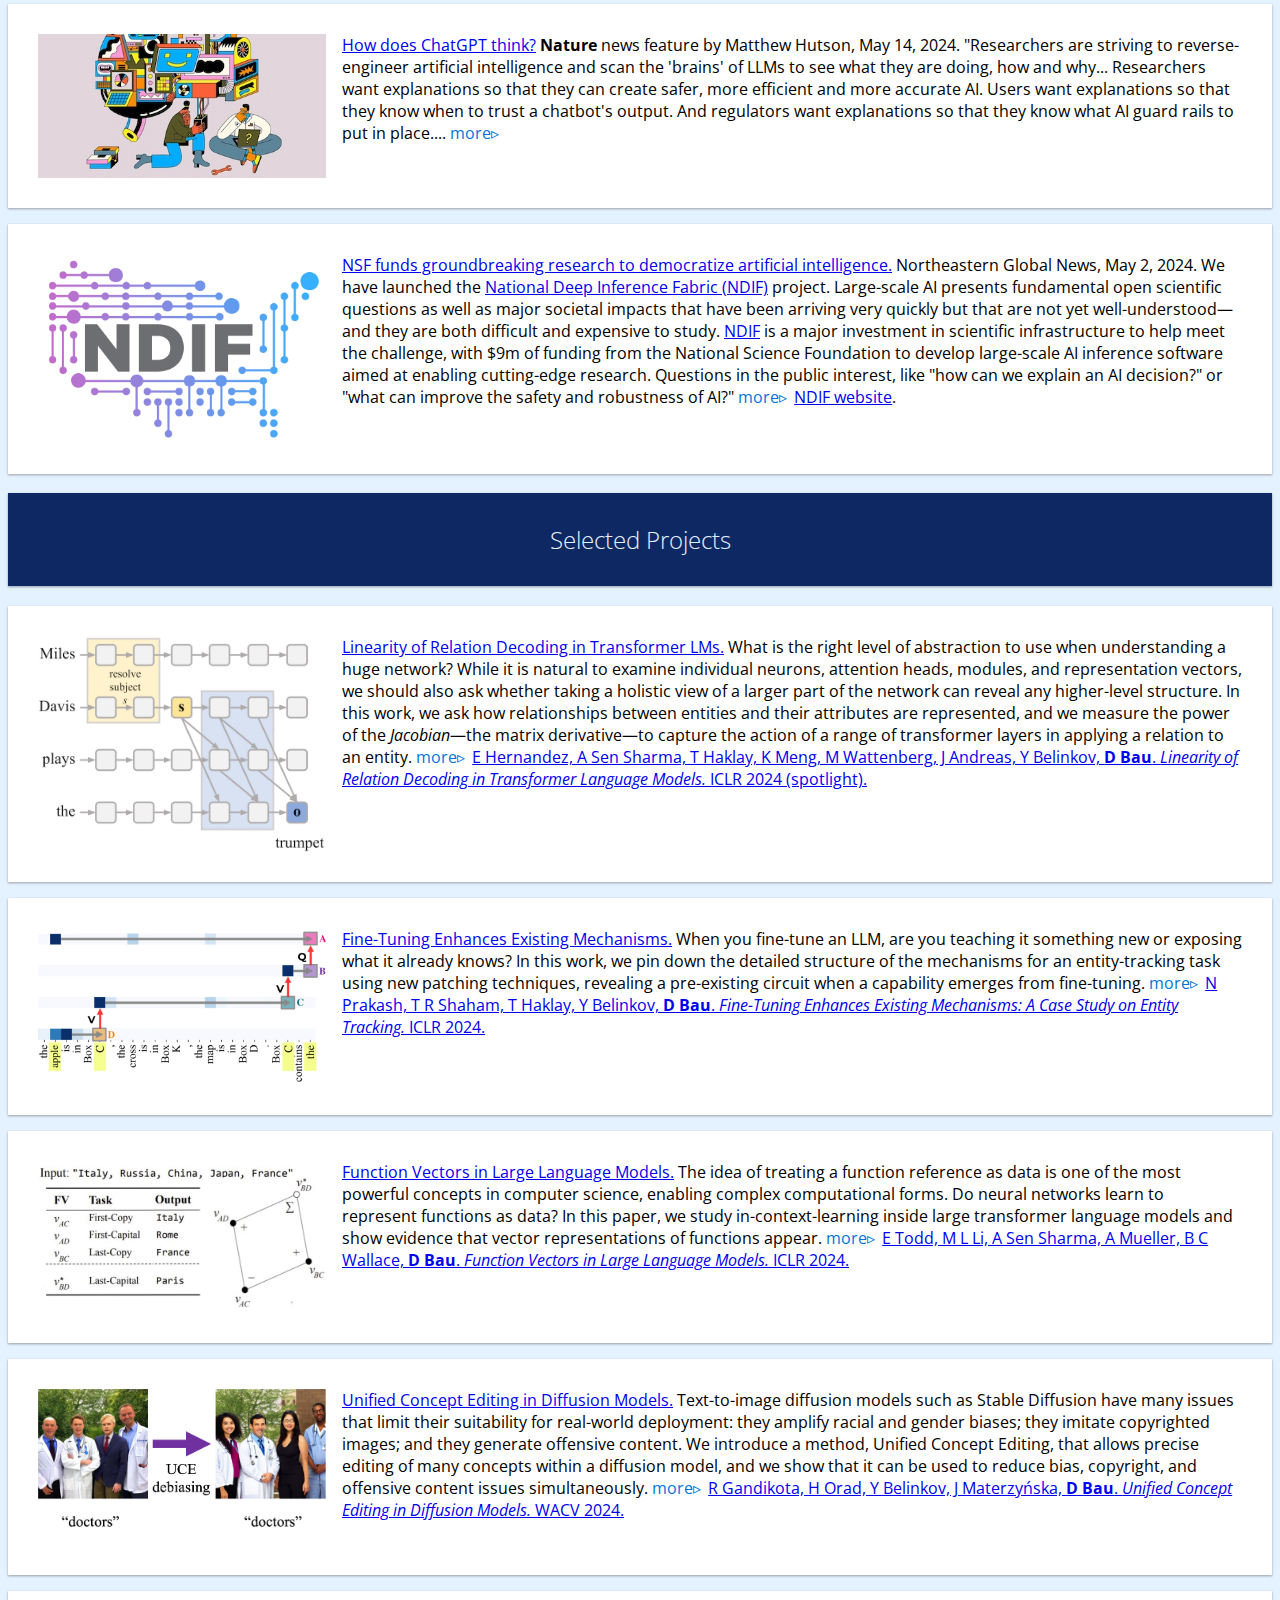
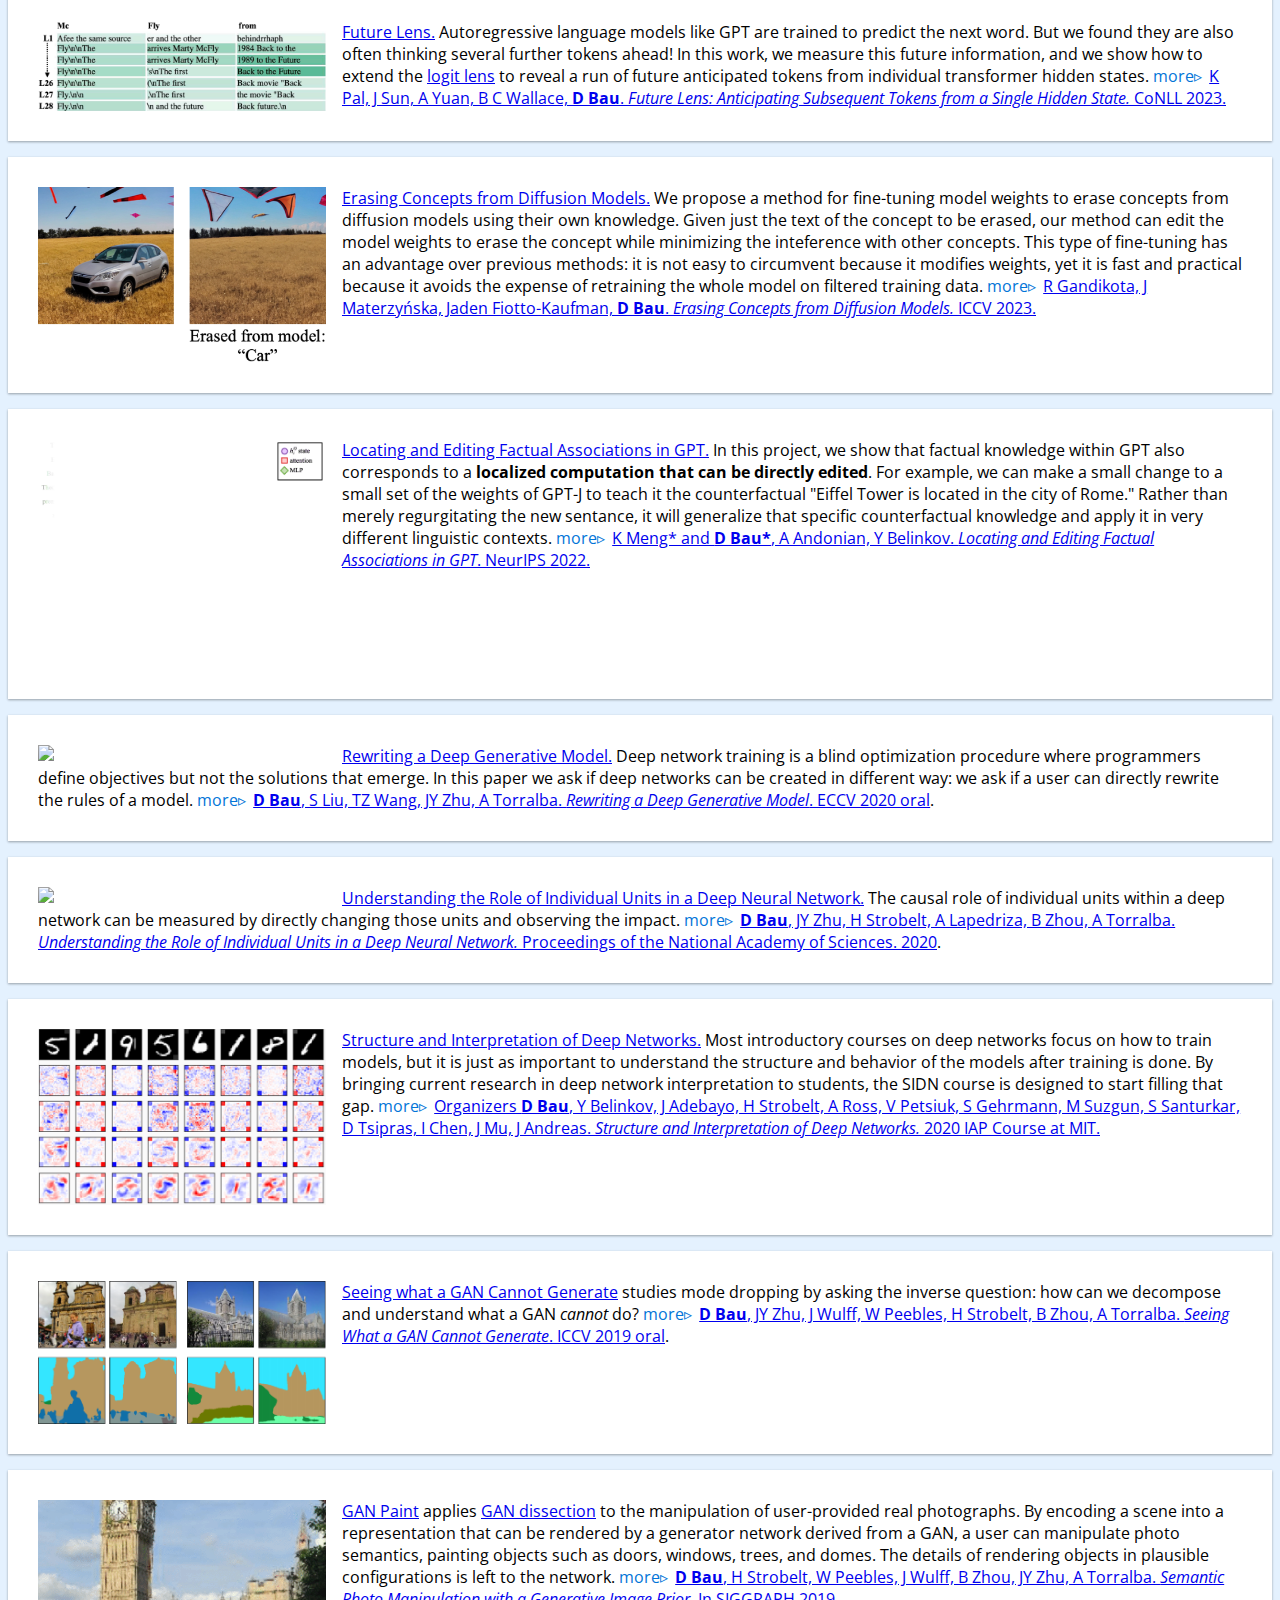
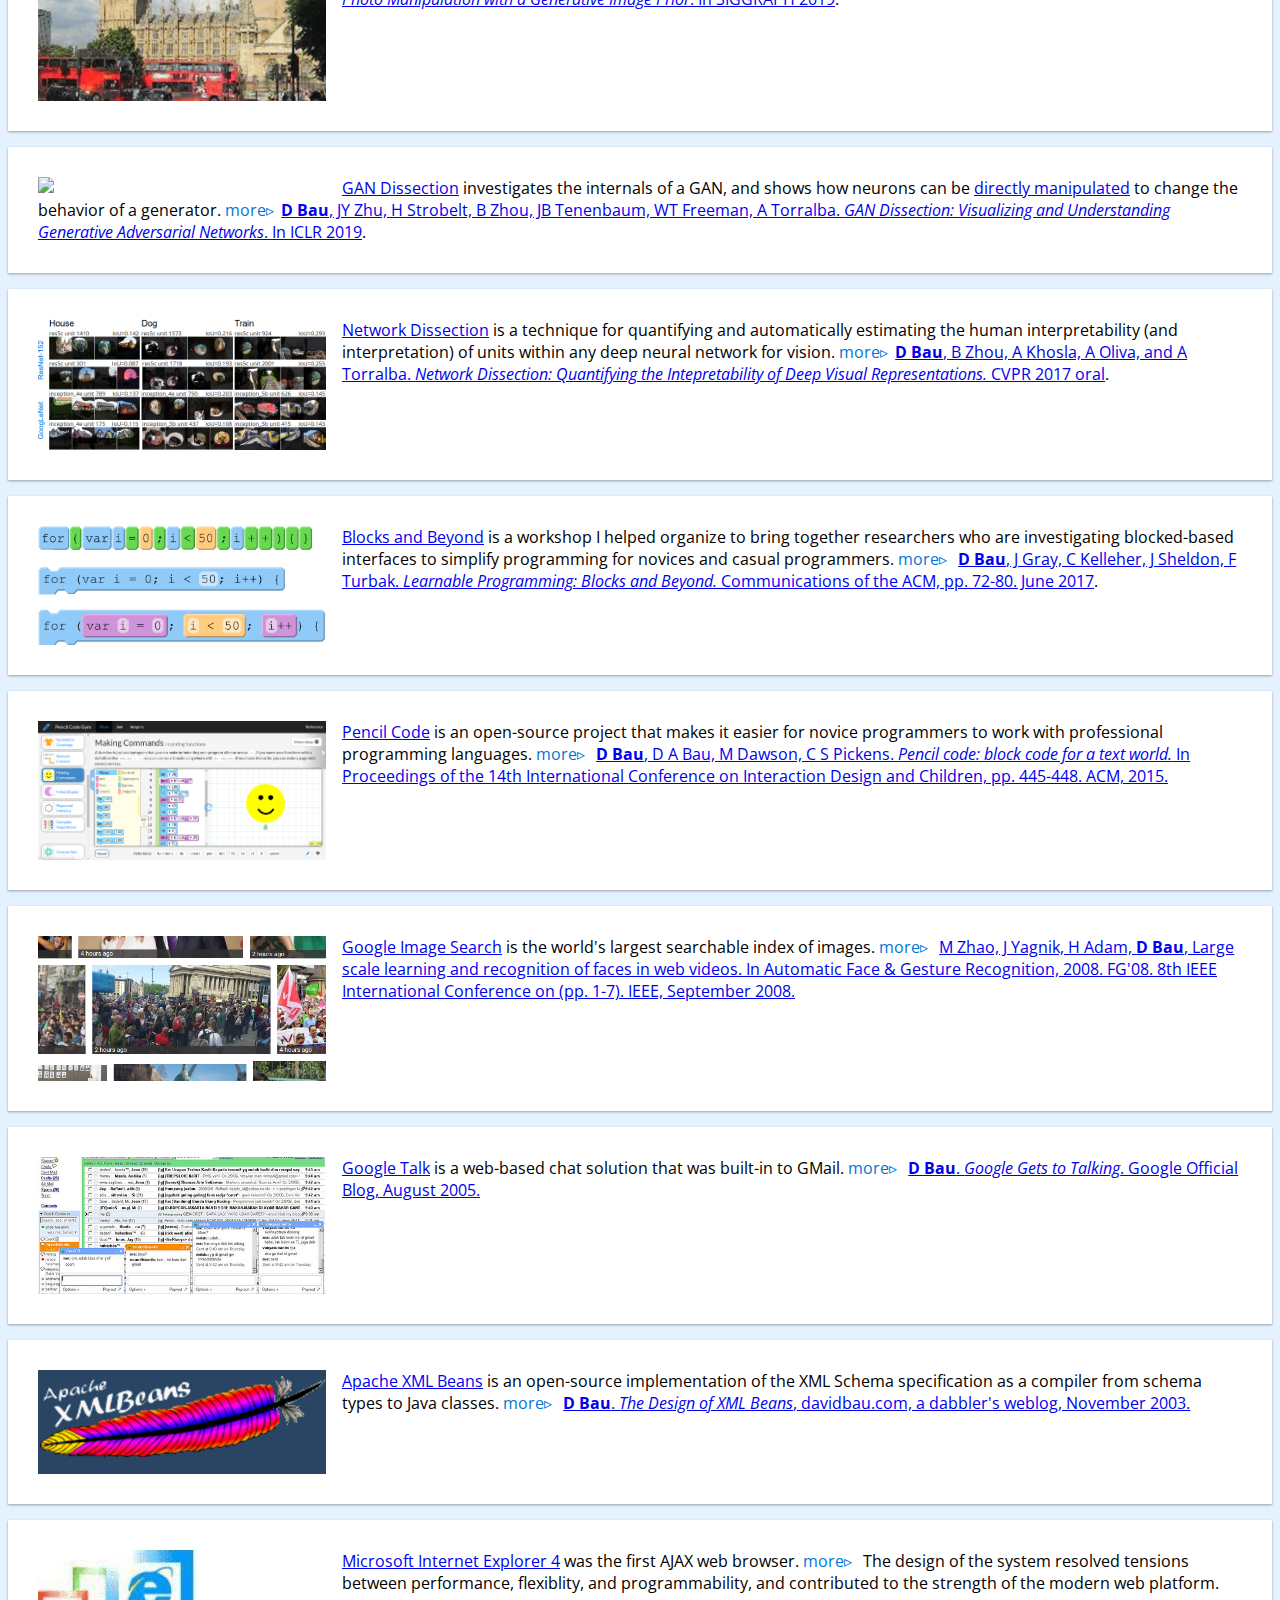
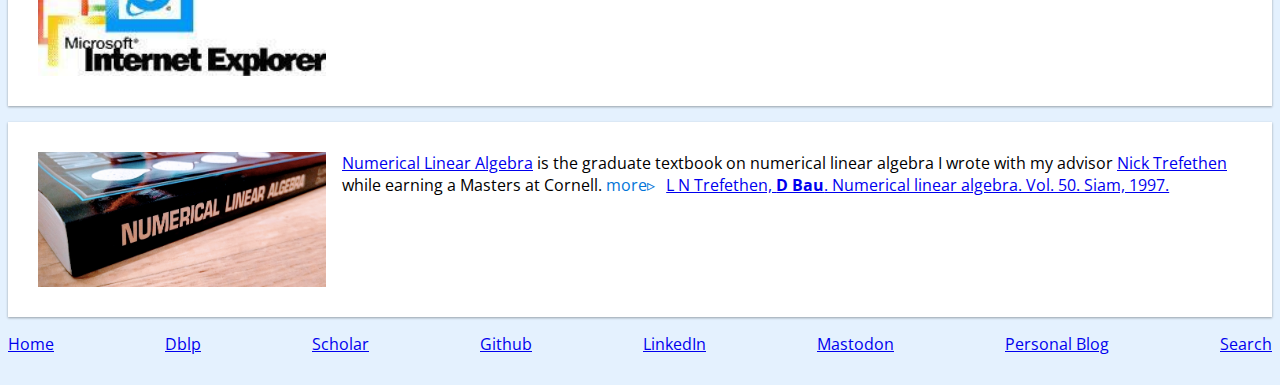
==== commit d8635258: "Update." ====
--- a/src/index.html
+++ b/src/index.html
@@ -489,15 +489,14 @@
    ><img src="nature-think.jpg" class="projpic"
    >How does ChatGPT think?</a> <strong>Nature</strong> news feature by
    Matthew Hutson, May 14, 2024. 
-   Researchers are striving to reverse-engineer artificial intelligence
+   "Researchers are striving to reverse-engineer artificial intelligence
    and scan the 'brains' of LLMs to see what they are doing, how and why...
-   Explainable AI tools are being devised to explain the workings of LLMs.
    Researchers want explanations so that they can create safer, more
    efficient and more accurate AI. Users want explanations so that they
    know when to trust a chatbot's output. And regulators want explanations
-   so that they know what AI guard rails to put in place.
+   so that they know what AI guard rails to put in place....
    <span class="more"></span>
-   <span class="extra">...Bau and his colleagues have also developed methods
+   <span class="extra">Bau and his colleagues have also developed methods
      to scan and edit AI neural networks, including a technique they call
      <a href="https://rome.baulab.info">causal tracing</a>.
      The idea is to give a model a prompt such as "Michael Jordan
@@ -508,7 +507,7 @@
      the model says "basketball" in reply to the second prompt, to see
      which areas of the neural network are crucial for that response.
      In other words, the researchers want to identify the parts of the AI's
-     'brain' that make it answer in a given way....
+     'brain' that make it answer in a given way...."
    </span>
 </p>
 
@@ -525,8 +524,8 @@
    very quickly but that are not yet well-understood&mdash;and they
    are both difficult and expensive to study. <a href="https://ndif.us/">NDIF</a>
    is a major investment in scientific infrastructure to help meet
-   the challenge, with the National Science Foundation making a $9m
-   investment in large-scale software AI infrastructure that is aimed
+   the challenge, with $9m of funding from the National Science Foundation
+   to develop large-scale AI inference software aimed
    at enabling cutting-edge research.  Questions in the public interest,
    like "how can we explain an AI decision?"
    or "what can improve the safety and robustness of AI?"
@@ -537,17 +536,19 @@
    field touched by AI, to expand, accelerate, and democratize impactful
    AI science. Programmers interested in the technical details can
    <a href="https://pypi.org/project/nnsight/">pip install nnsight</a>
-   to try NDIF today. <a href="https://nnsight.net/status">nnsight.net/status</a>
-   lists models that you can use and hack on remotely including llama3-70b.
-   You can access and alter activations, gradients, and customize any step,
-   like having a 70b model on your own laptop. Very different from commercial
-   AI inference services. NSF funding will expand NDIF to support every
+   to try NDIF today.  You can remotely access and alter activations,
+   gradients, and customize any step of
+   <a href="https://nnsight.net/status">large models like llama3-70b</a>
+   like having a 70b model on your own laptop, a level of transparency
+   that goes far behyond commercial AI inference services.
+   NSF funding will expand NDIF to support every
    open model, and a broad range of research methods.
-   NDIF is hiring. Read more on
+   Read more about the positions NDIF is hiring to fill on 
    <a href="https://www.linkedin.com/feed/update/urn:li:activity:7197729186701004800/">LinkedIn</a>,
    <a href="https://x.com/davidbau/status/1787597395741835564">Twitter/X</a>, and
-   on the <a href="https://ndif.us/">NDIF website</a>.
+   on the
    </span>
+   <a href="https://ndif.us/">NDIF website</a>.
 </p>
 </div>
 </div>
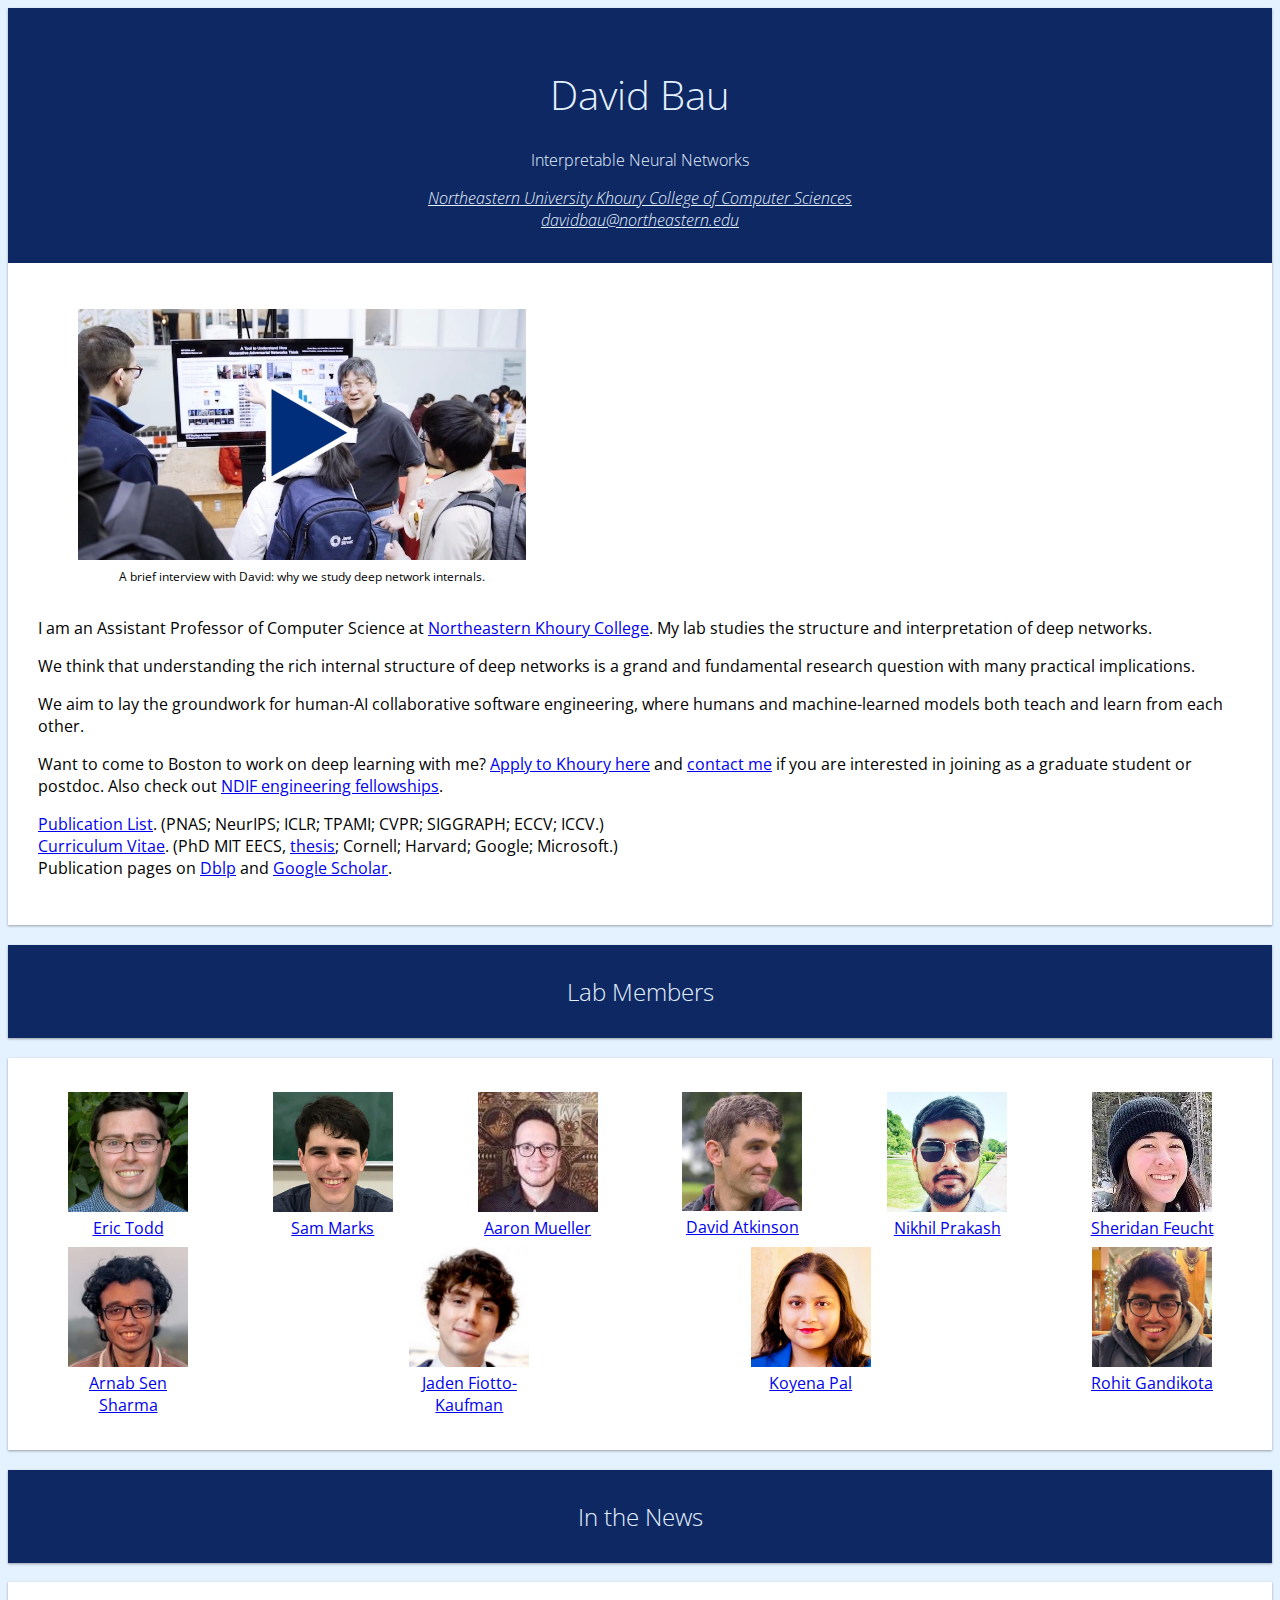
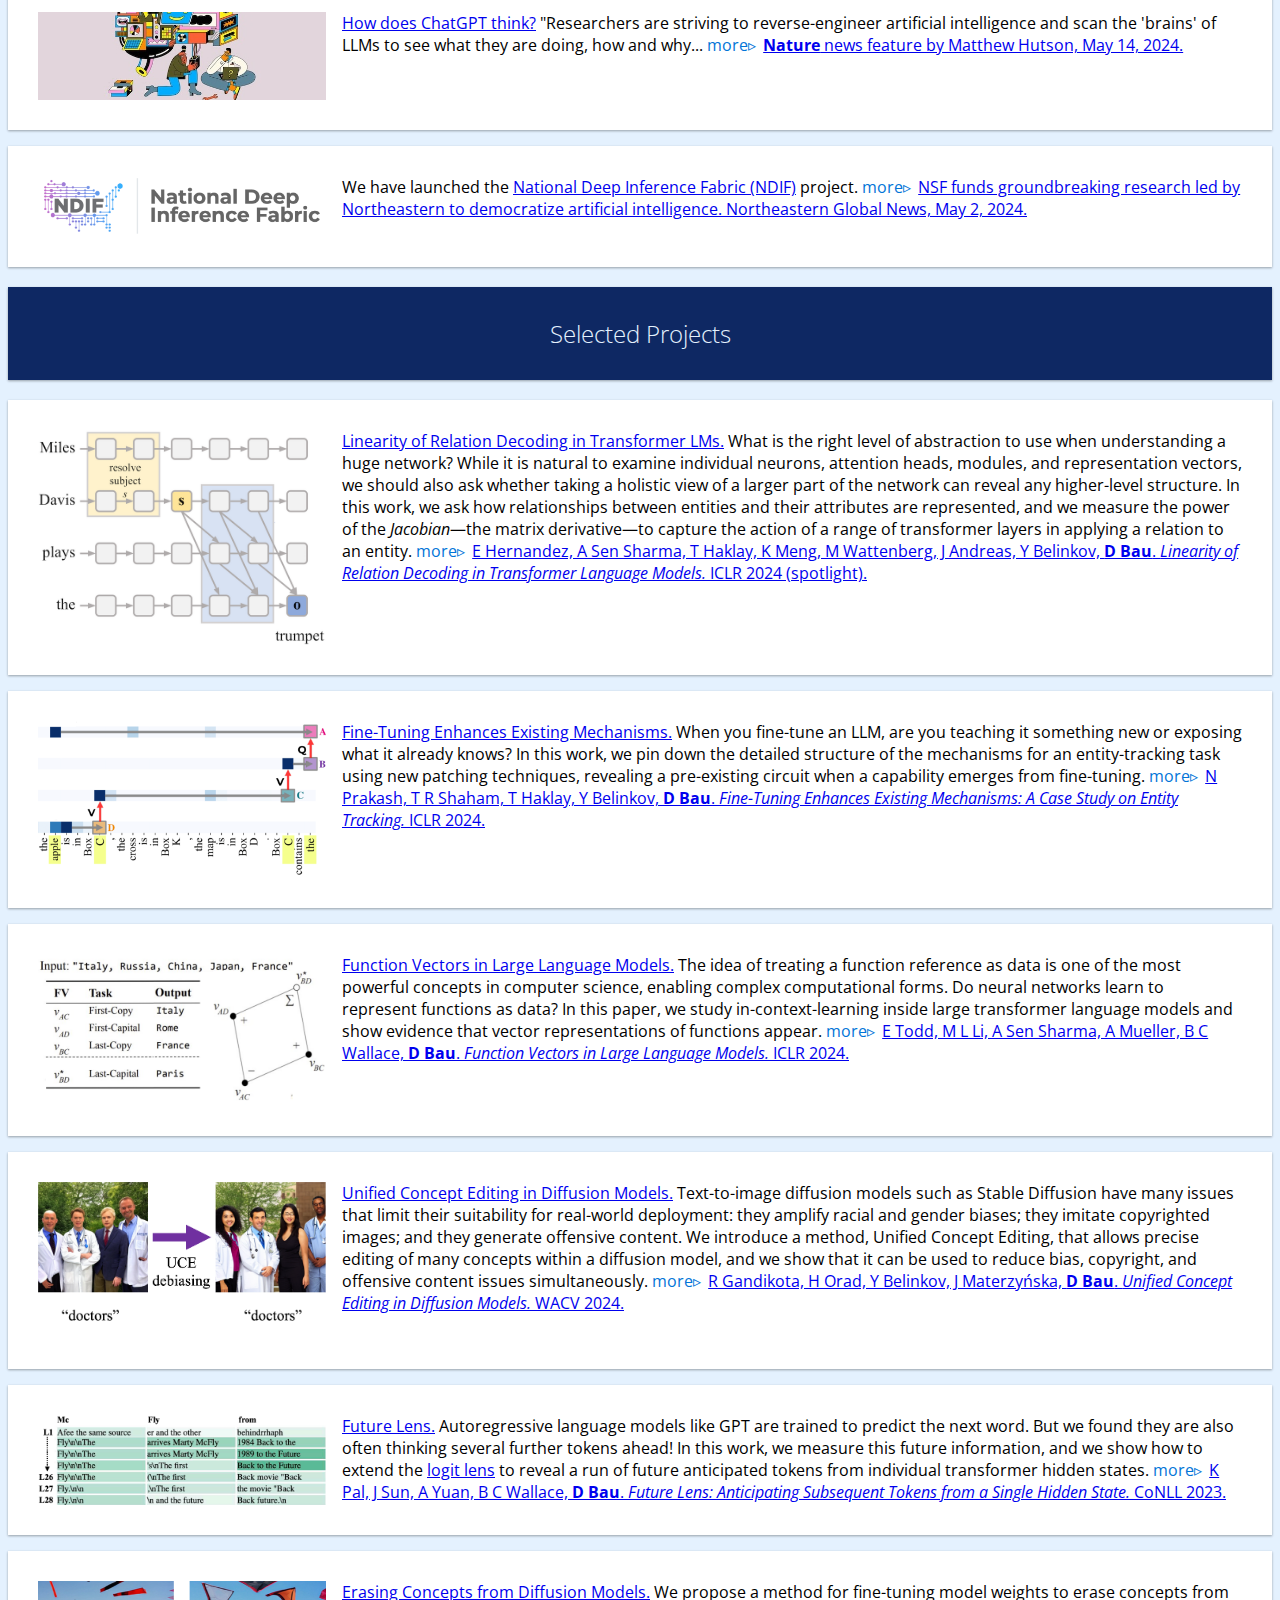
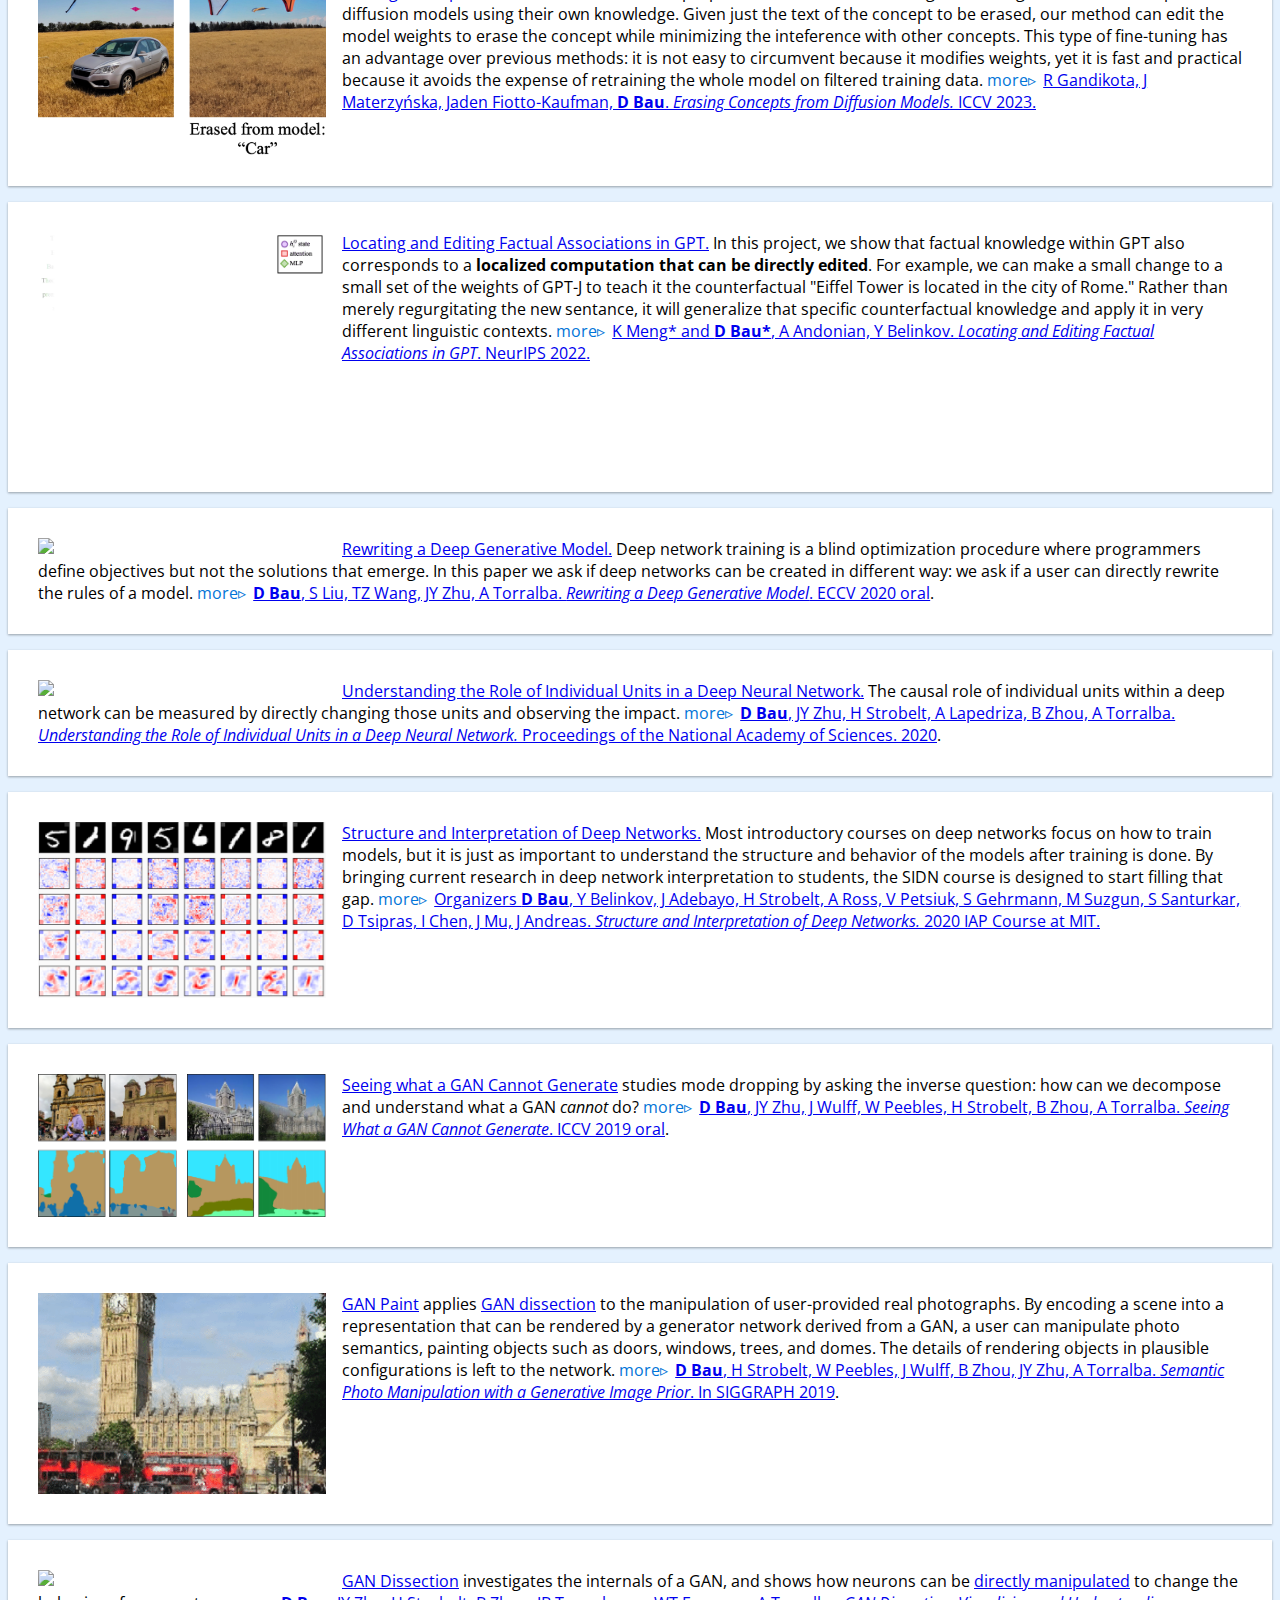
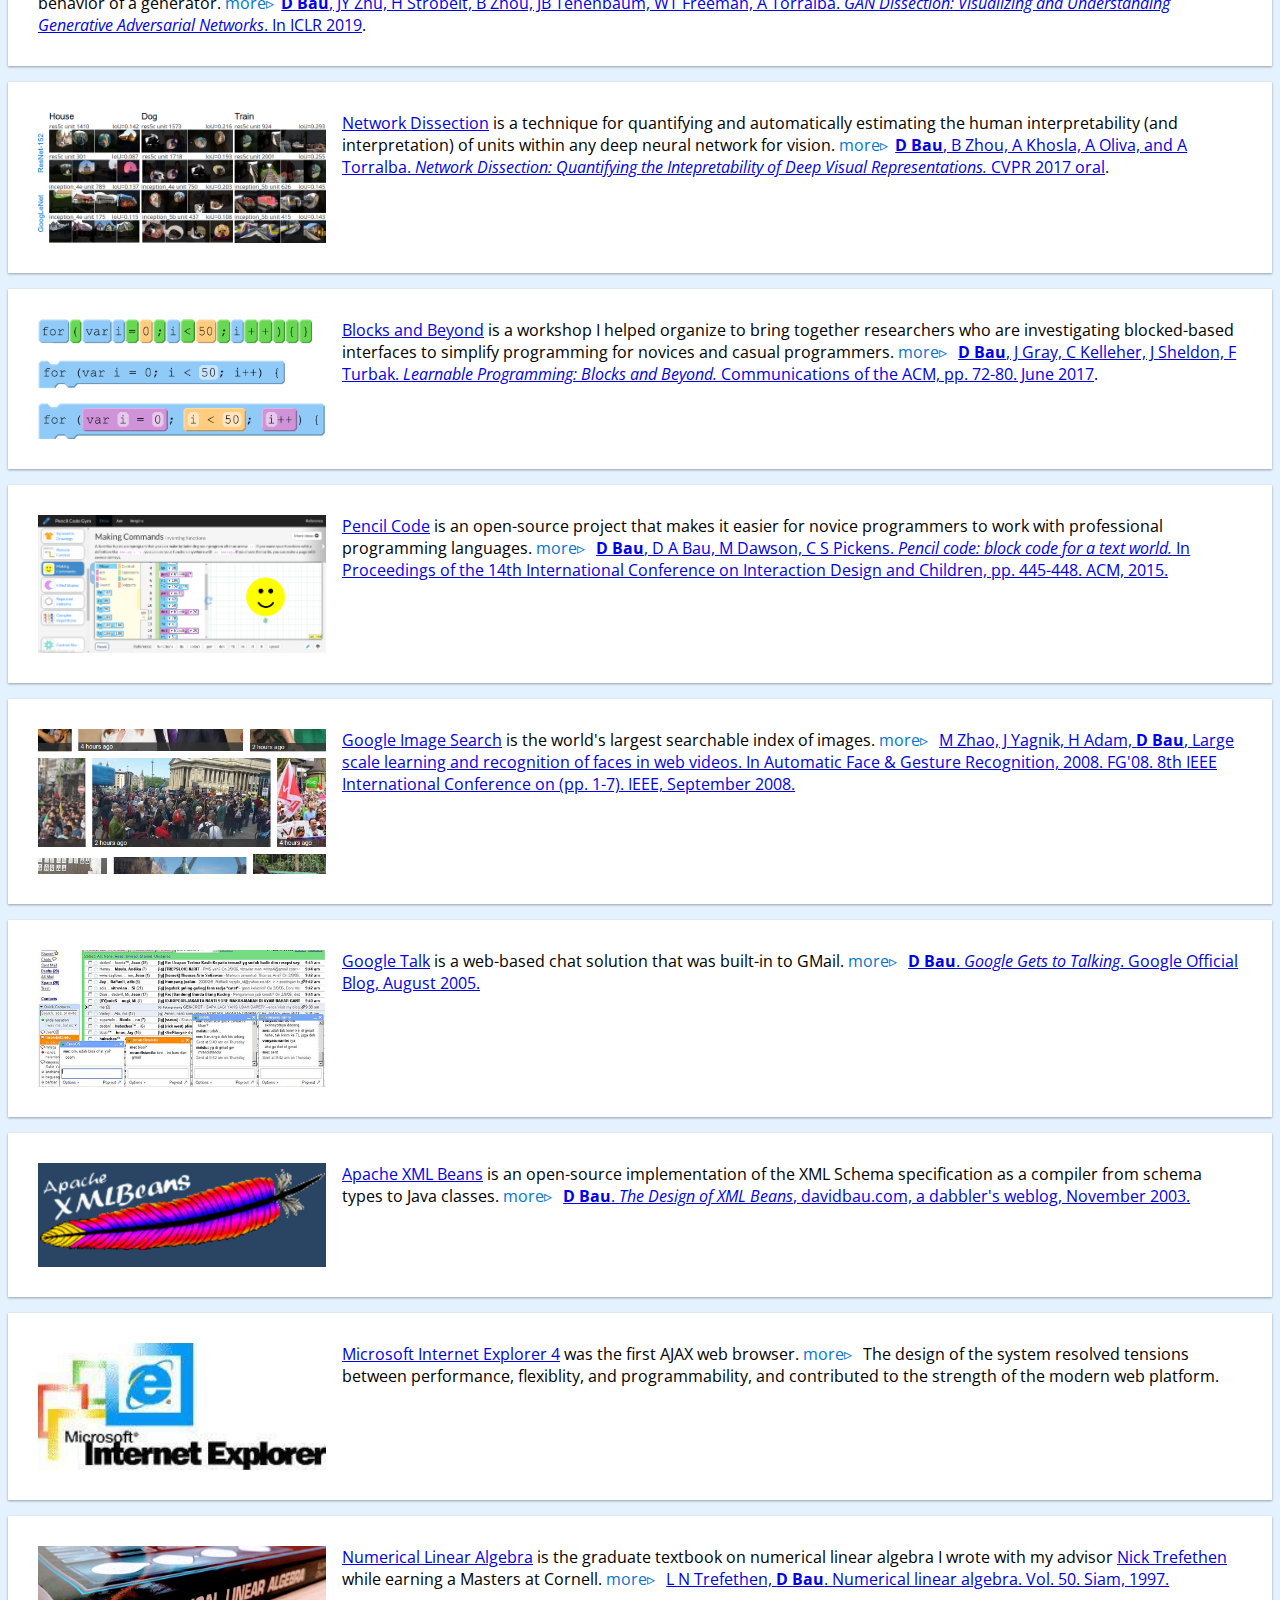
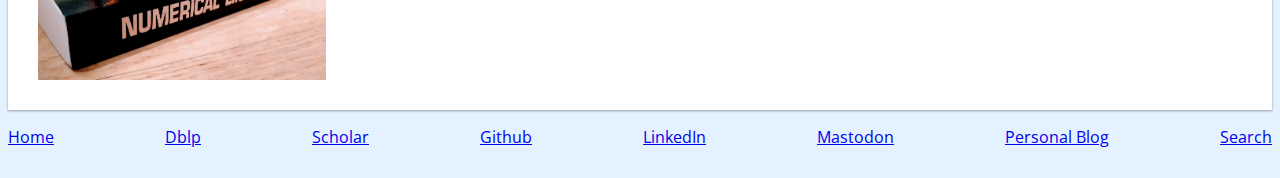
==== commit b9c7b264: "Updated text." ====
--- a/src/index.html
+++ b/src/index.html
@@ -481,74 +481,88 @@
 <div class="row">
 <div class="col">
 <div class="publication">
-<h2 class="mt-4 mb-3">In the news</h2>
-
-<input class="collapse" type="checkbox">
-<p>
-<a href="https://www.nature.com/articles/d41586-024-01314-y"
-   ><img src="nature-think.jpg" class="projpic"
-   >How does ChatGPT think?</a> <strong>Nature</strong> news feature by
-   Matthew Hutson, May 14, 2024. 
+<h2 class="mt-4 mb-3">In the News</h2>
+
+<input class="collapse" type="checkbox">
+<p>
+   <img src="nature-think.jpg" class="projpic"
+   ><a href="https://www.nature.com/articles/d41586-024-01314-y"
+   >How does ChatGPT think?</a>
    "Researchers are striving to reverse-engineer artificial intelligence
    and scan the 'brains' of LLMs to see what they are doing, how and why...
-   Researchers want explanations so that they can create safer, more
-   efficient and more accurate AI. Users want explanations so that they
-   know when to trust a chatbot's output. And regulators want explanations
-   so that they know what AI guard rails to put in place....
    <span class="more"></span>
-   <span class="extra">Bau and his colleagues have also developed methods
+   <span class="extra">
+     Researchers want explanations so that they can create safer, more
+     efficient and more accurate AI. Users want explanations so that they
+     know when to trust a chatbot's output. And regulators want explanations
+     so that they know what AI guard rails to put in place....
+     Bau and his colleagues have also developed methods
      to scan and edit AI neural networks, including a technique they call
-     <a href="https://rome.baulab.info">causal tracing</a>.
-     The idea is to give a model a prompt such as "Michael Jordan
-     plays the sport of" and let it answer "basketball", then give it another
-     prompt, such as "blah blah blah plays the sport of", and watch it
-     say something else. They then take some of the internal activations
-     resulting from the first prompt and variously restore them until
-     the model says "basketball" in reply to the second prompt, to see
-     which areas of the neural network are crucial for that response.
-     In other words, the researchers want to identify the parts of the AI's
-     'brain' that make it answer in a given way...."
+     <a href="https://rome.baulab.info">causal tracing</a>...."
+     This news article in Nature surveys the emerging field of
+     deep network interpretation. The increasing complexity of generative
+     AI systems such as ChatGPT has spawned a new research subfield
+     that cracks open these large models and interprets their
+     emergent internal structure. The article surveys
+     perspectives on this new research area from several
+     relevant researchers including
+     <a href="https://baulab.info/">David Bau</a>,
+     <a href="https://mega002.github.io/">Mor Geva</a>,
+     <a href="https://www.bewitched.com/">Martin Wattenberg</a>,
+     <a href="https://colah.github.io/about.html">Chris Olah</a>,
+     <a href="https://www.thilo-hagendorff.info/">Thilo Hagendorff</a>,
+     <a href="https://cims.nyu.edu/~sbowman/">Sam Bowman</a>,
+     <a href="https://www.oii.ox.ac.uk/people/profiles/sandra-wachter/">Sandra Wachter</a>,
+     <a href="https://andyzoujm.github.io/">Andy Zou</a>, and
+     <a href="https://peterbhase.github.io/">Peter Hase</a>.
+     The article also highlights research from
+     <a href="https://likenneth.github.io/">Kenneth Li</a>,
+     <a href="https://www.jasonwei.net/">Jason Wei</a>,
+     <a href="https://www.milesturp.in/about/">Miles Turpin</a>,
+     <a href="https://mengk.me/">Kevin Meng</a> and
+     <a href="https://www.cs.toronto.edu/~rgrosse/">Roger Grosse</a>.
    </span>
-</p>
-
-<input class="collapse" type="checkbox">
-<p>
-<a href="https://ndif.us/"><img src="ndif_acr_color.png" class="projpic"></a>
-<a href="https://news.northeastern.edu/2024/05/02/nsf-funds-democratizing-ai-research/"
-   >NSF funds groundbreaking research to democratize artificial intelligence.</a>
-   Northeastern Global News, May 2, 2024.
+   <a href="https://www.nature.com/articles/d41586-024-01314-y"
+   ><strong>Nature</strong> news feature by Matthew Hutson, May 14, 2024.</a>
+</p>
+
+<input class="collapse" type="checkbox">
+<p>
+   <img src="ndif-textlogo.png" class="projpic">
    We have launched the
    <a href="https://ndif.us/">National Deep Inference Fabric (NDIF)</a>
-   project.  Large-scale AI presents fundamental open scientific
-   questions as well as major societal impacts that have been arriving
-   very quickly but that are not yet well-understood&mdash;and they
-   are both difficult and expensive to study. <a href="https://ndif.us/">NDIF</a>
+   project.
+   <span class="more"></span>
+   <span class="extra">
+   Large-scale AI presents fundamental open scientific
+   questions and major societal impacts that are not yet well-understood&mdash;and
+   they are both difficult and expensive to study. <a href="https://ndif.us/">NDIF</a>
    is a major investment in scientific infrastructure to help meet
    the challenge, with $9m of funding from the National Science Foundation
    to develop large-scale AI inference software aimed
    at enabling cutting-edge research.  Questions in the public interest,
-   like "how can we explain an AI decision?"
+   such as "how can we explain an AI decision?"
    or "what can improve the safety and robustness of AI?"
-   <span class="more"></span>
-   <span class="extra">
    The goal of NDIF is to provide a robust and transparent AI inference
    service to enable scientists in every part of the country in every
    field touched by AI, to expand, accelerate, and democratize impactful
    AI science. Programmers interested in the technical details can
    <a href="https://pypi.org/project/nnsight/">pip install nnsight</a>
-   to try NDIF today.  You can remotely access and alter activations,
+   to try NDIF today.  Users can remotely access and alter activations,
    gradients, and customize any step of
    <a href="https://nnsight.net/status">large models like llama3-70b</a>
-   like having a 70b model on your own laptop, a level of transparency
-   that goes far behyond commercial AI inference services.
+   like having a 70b model on your own laptop. This transparency
+   goes far behyond commercial AI inference services, and
    NSF funding will expand NDIF to support every
-   open model, and a broad range of research methods.
-   Read more about the positions NDIF is hiring to fill on 
+   open model and a broad range of research methods.
+   Read about the positions NDIF is hiring to fill on 
    <a href="https://www.linkedin.com/feed/update/urn:li:activity:7197729186701004800/">LinkedIn</a>,
    <a href="https://x.com/davidbau/status/1787597395741835564">Twitter/X</a>, and
-   on the
+   on the <a href="https://ndif.us/">NDIF website</a>.
    </span>
-   <a href="https://ndif.us/">NDIF website</a>.
+   <a href="https://news.northeastern.edu/2024/05/02/nsf-funds-democratizing-ai-research/"
+   >NSF funds groundbreaking research led by Northeastern to democratize artificial intelligence.
+   Northeastern Global News, May 2, 2024.</a>
 </p>
 </div>
 </div>
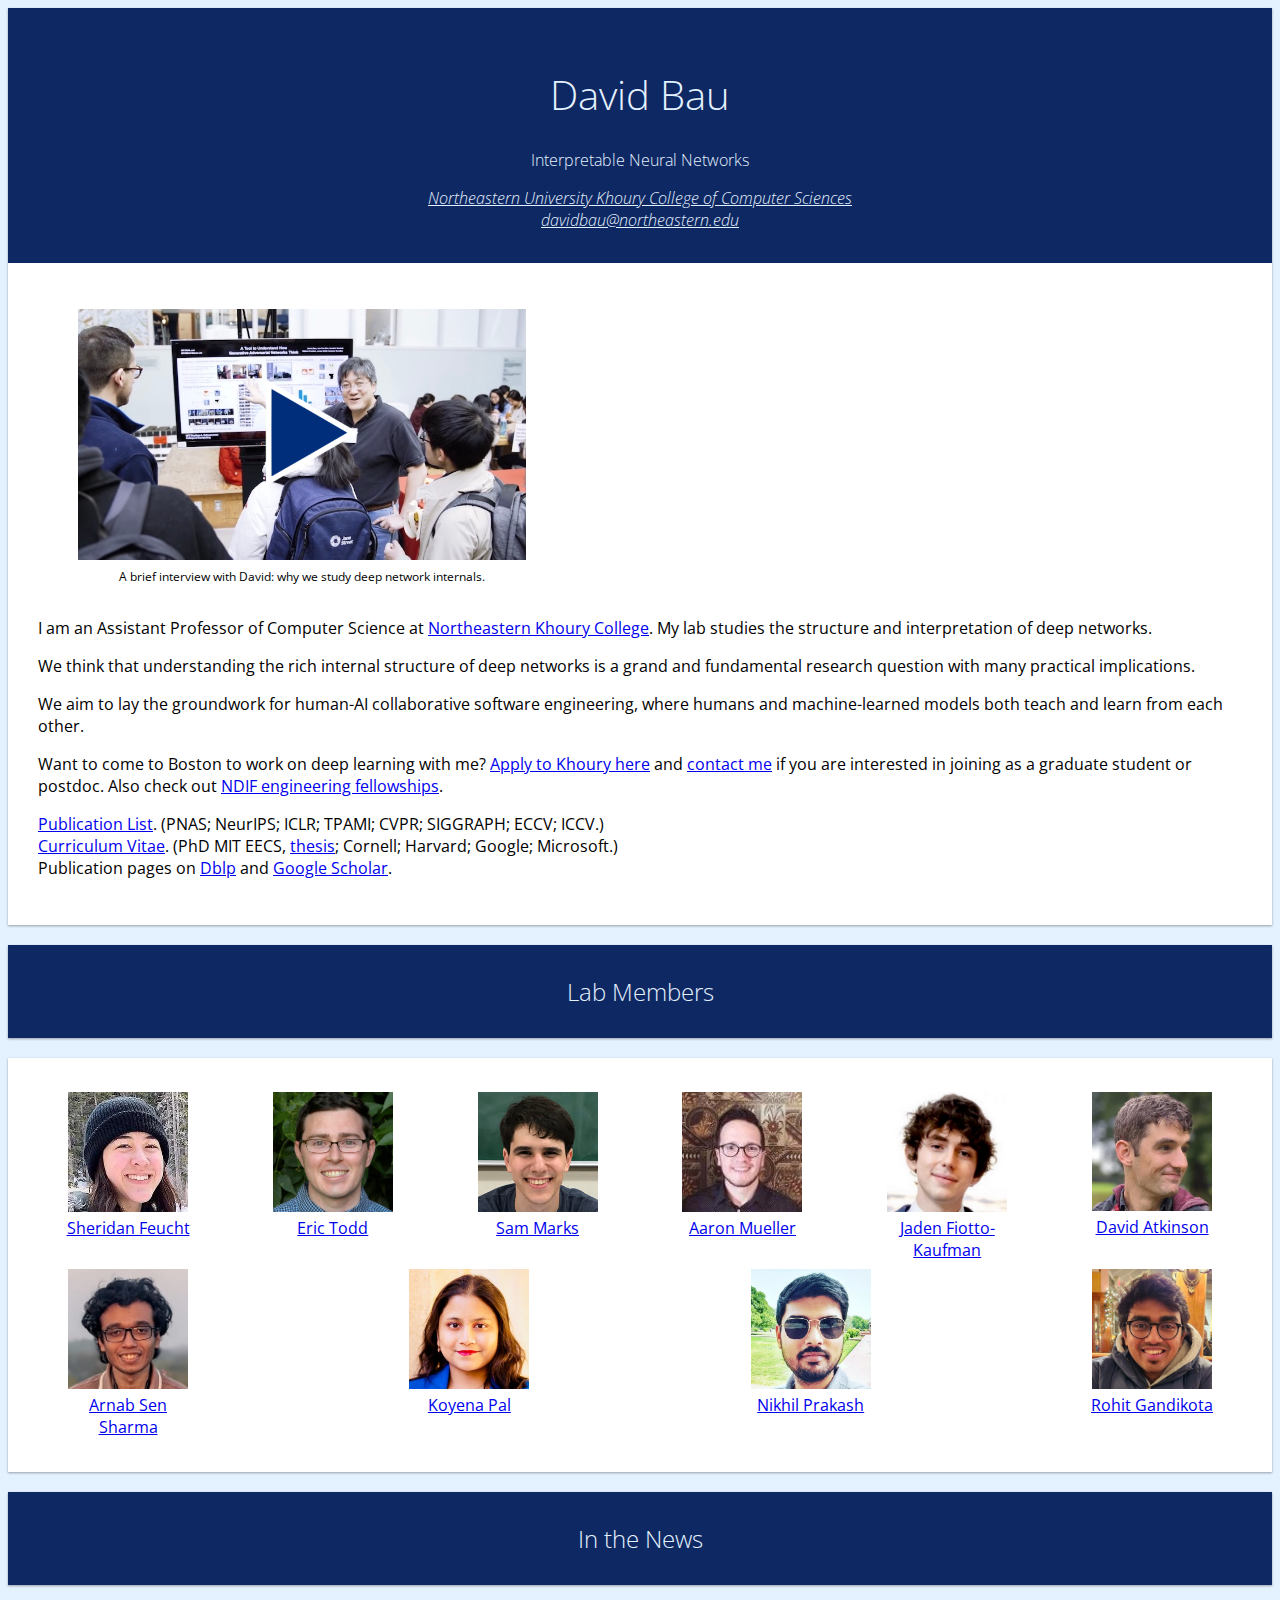
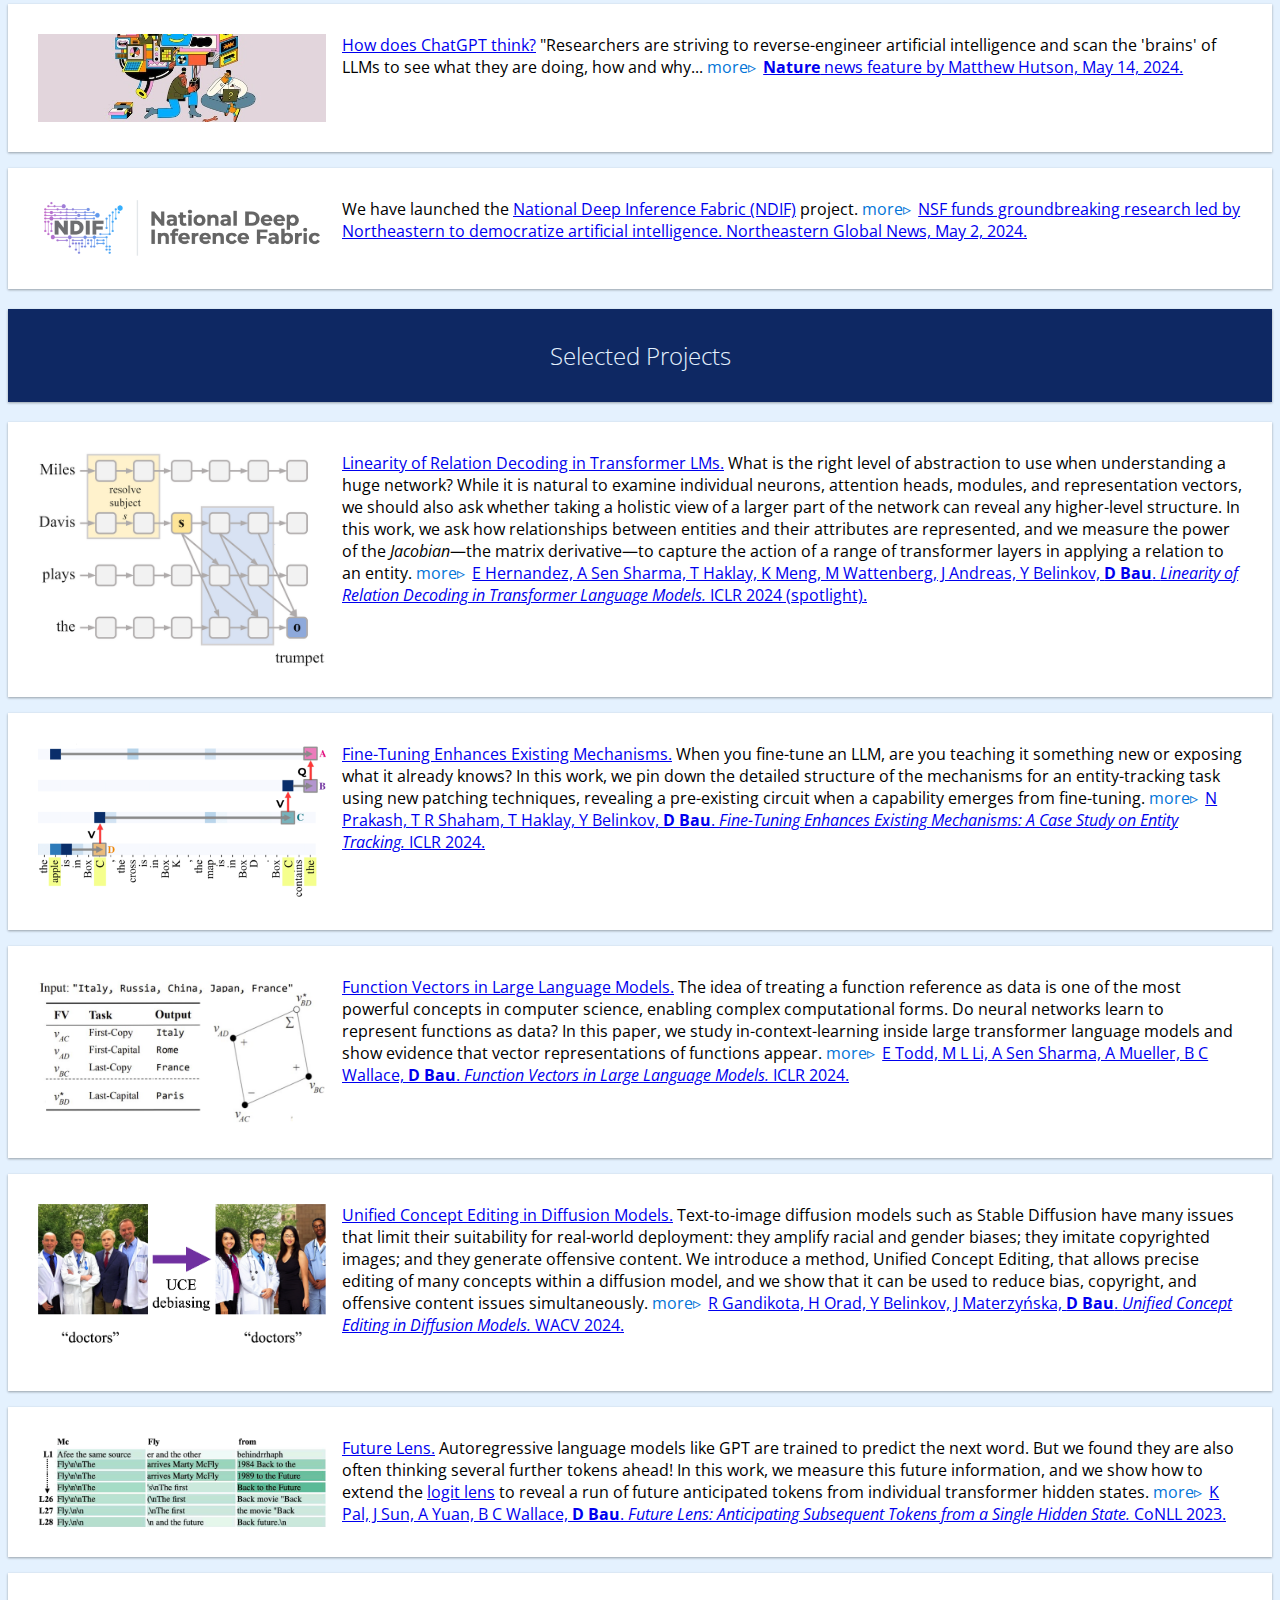
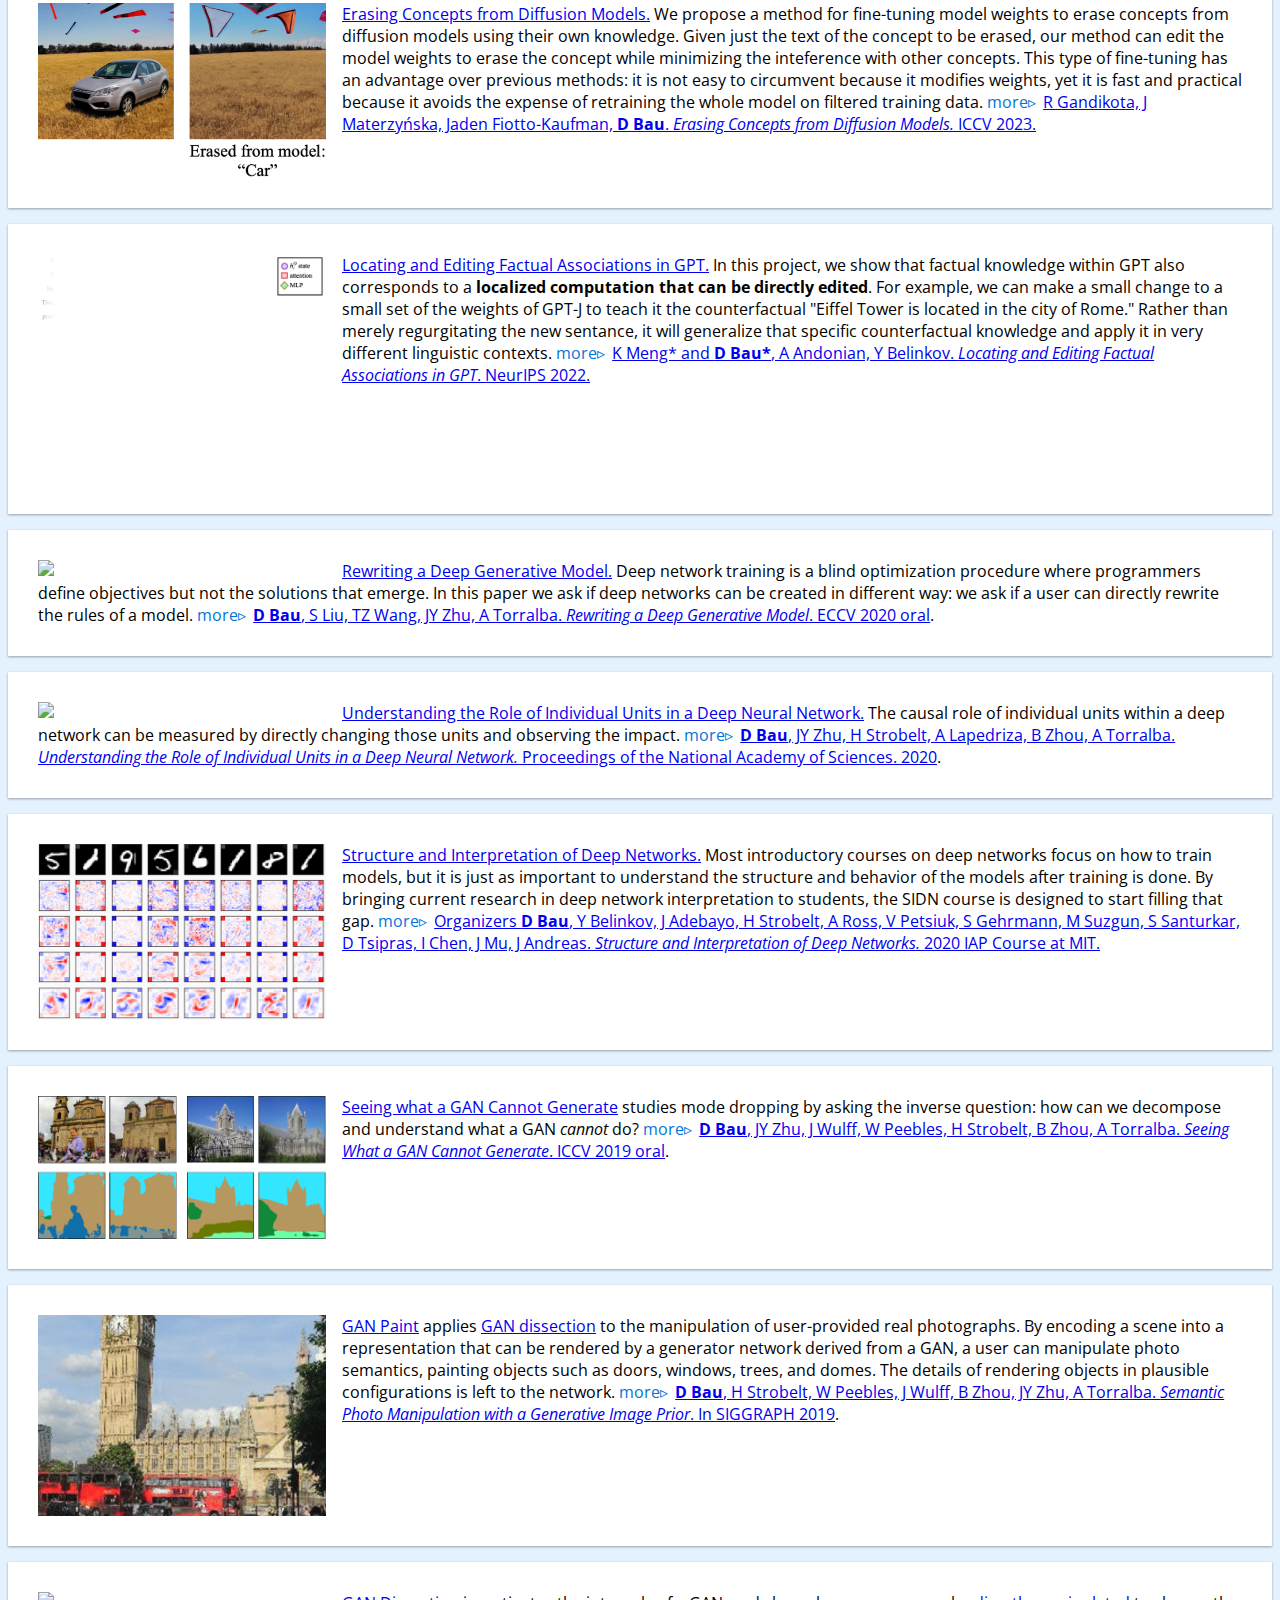
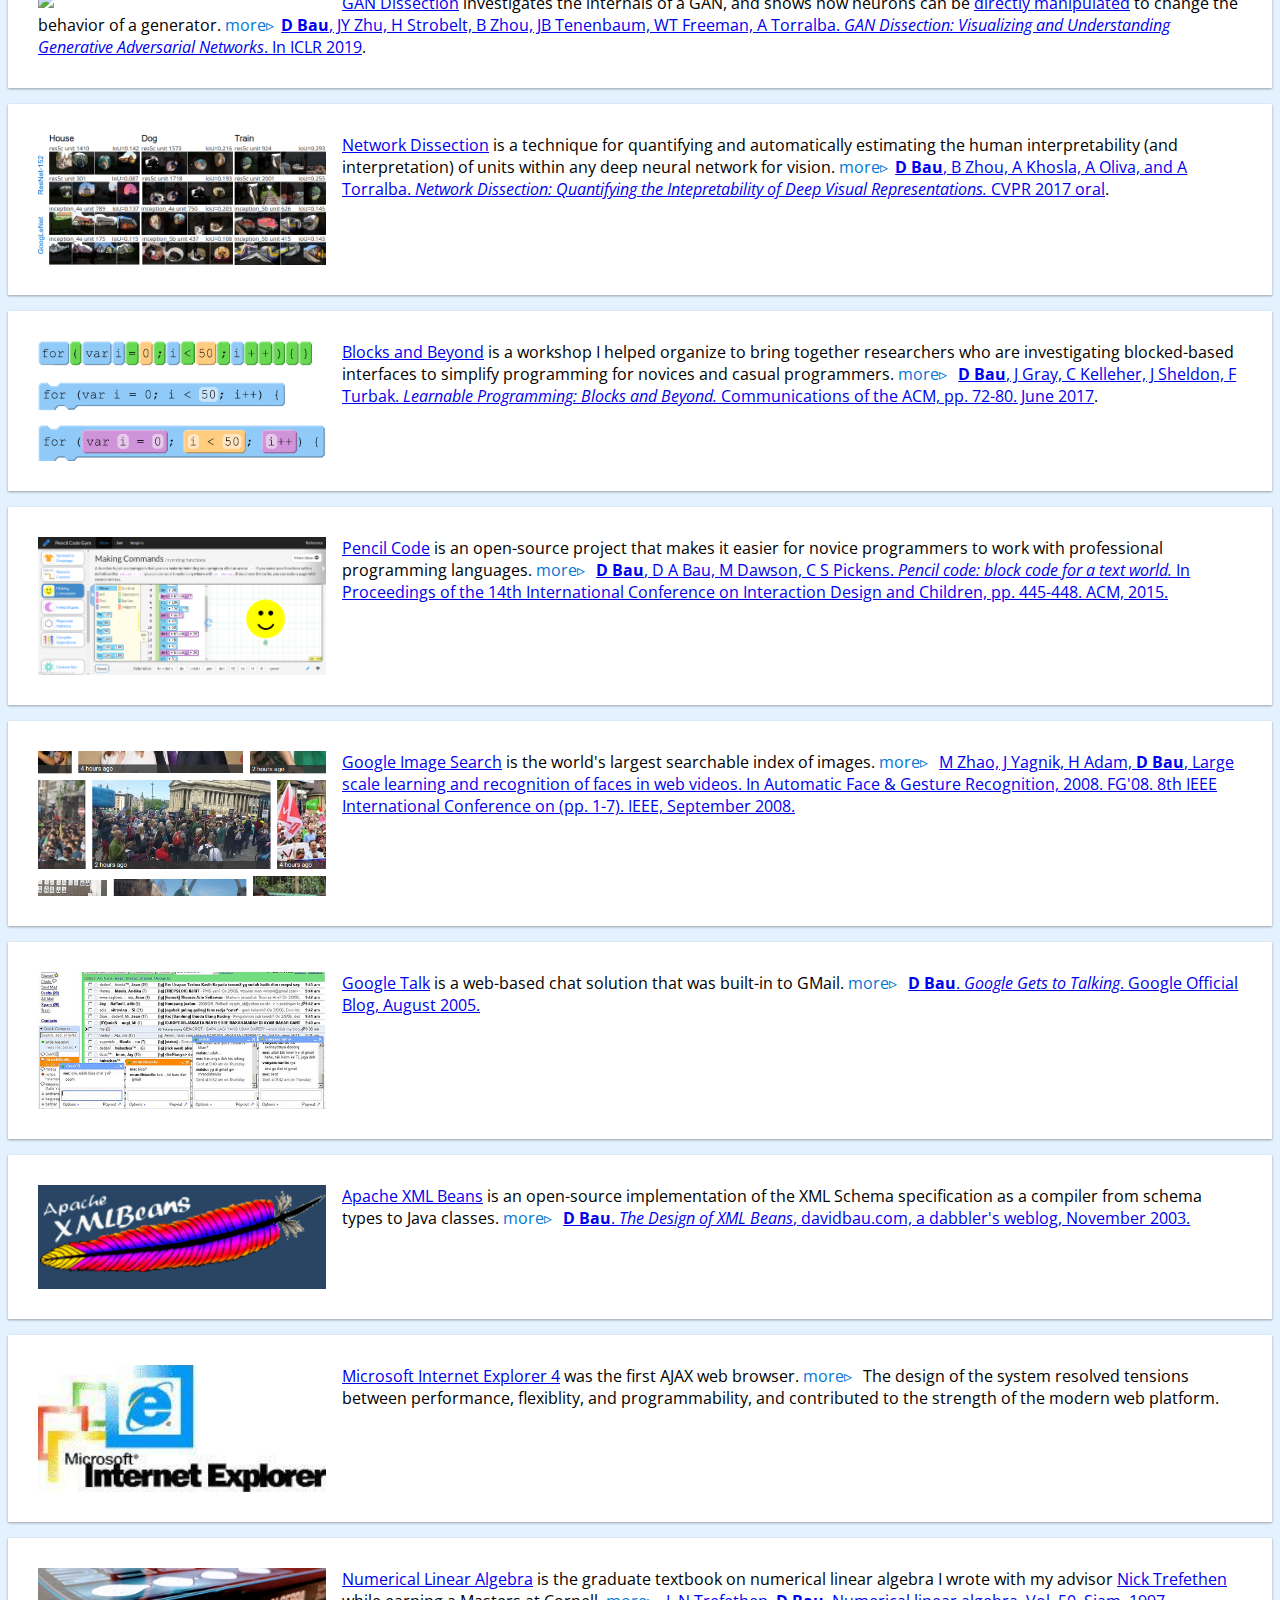
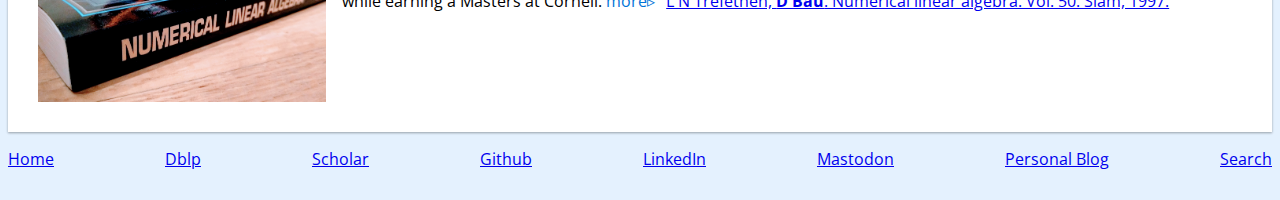
==== commit 92de3d75: "Add publications." ====
--- a/src/index.html
+++ b/src/index.html
@@ -546,9 +546,9 @@
    The goal of NDIF is to provide a robust and transparent AI inference
    service to enable scientists in every part of the country in every
    field touched by AI, to expand, accelerate, and democratize impactful
-   AI science. Programmers interested in the technical details can
+   AI science. (Programmers interested in the technical details can
    <a href="https://pypi.org/project/nnsight/">pip install nnsight</a>
-   to try NDIF today.  Users can remotely access and alter activations,
+   to try NDIF today.)  Users can remotely access and alter activations,
    gradients, and customize any step of
    <a href="https://nnsight.net/status">large models like llama3-70b</a>
    like having a 70b model on your own laptop. This transparency
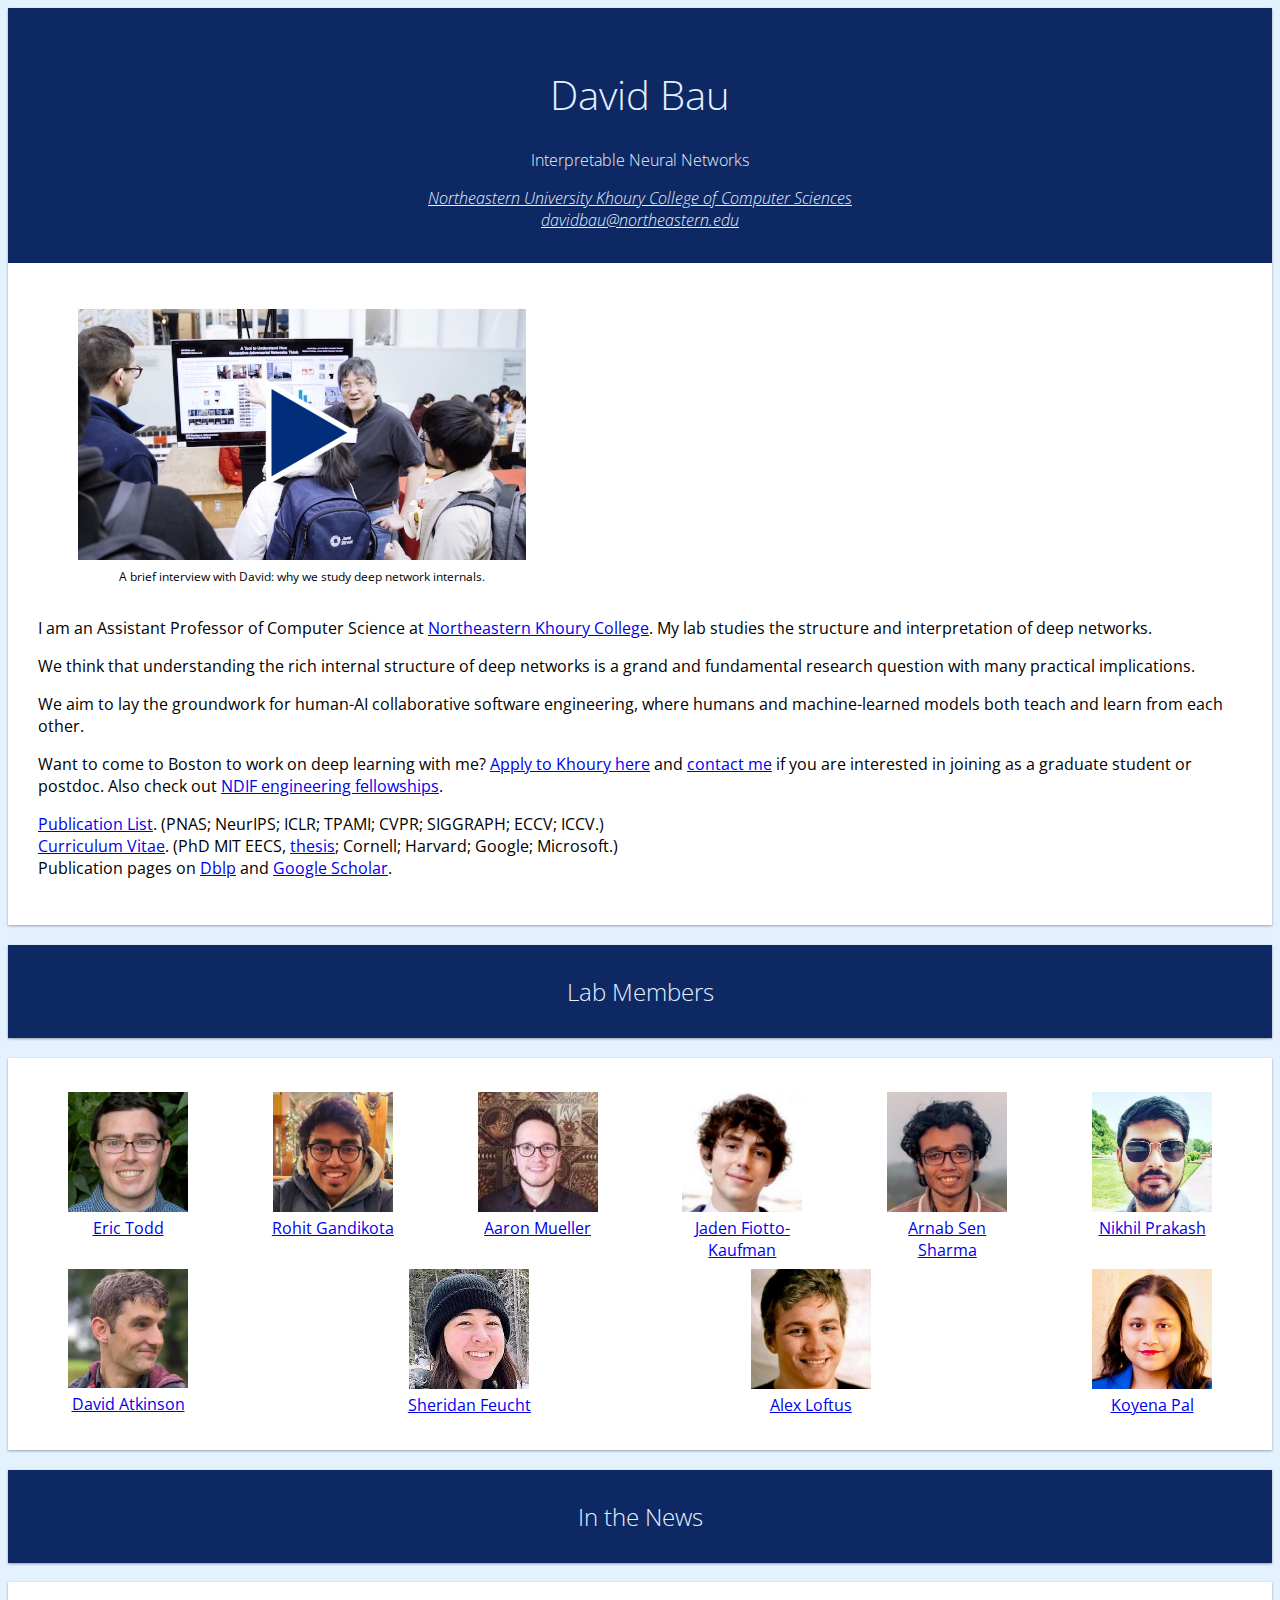
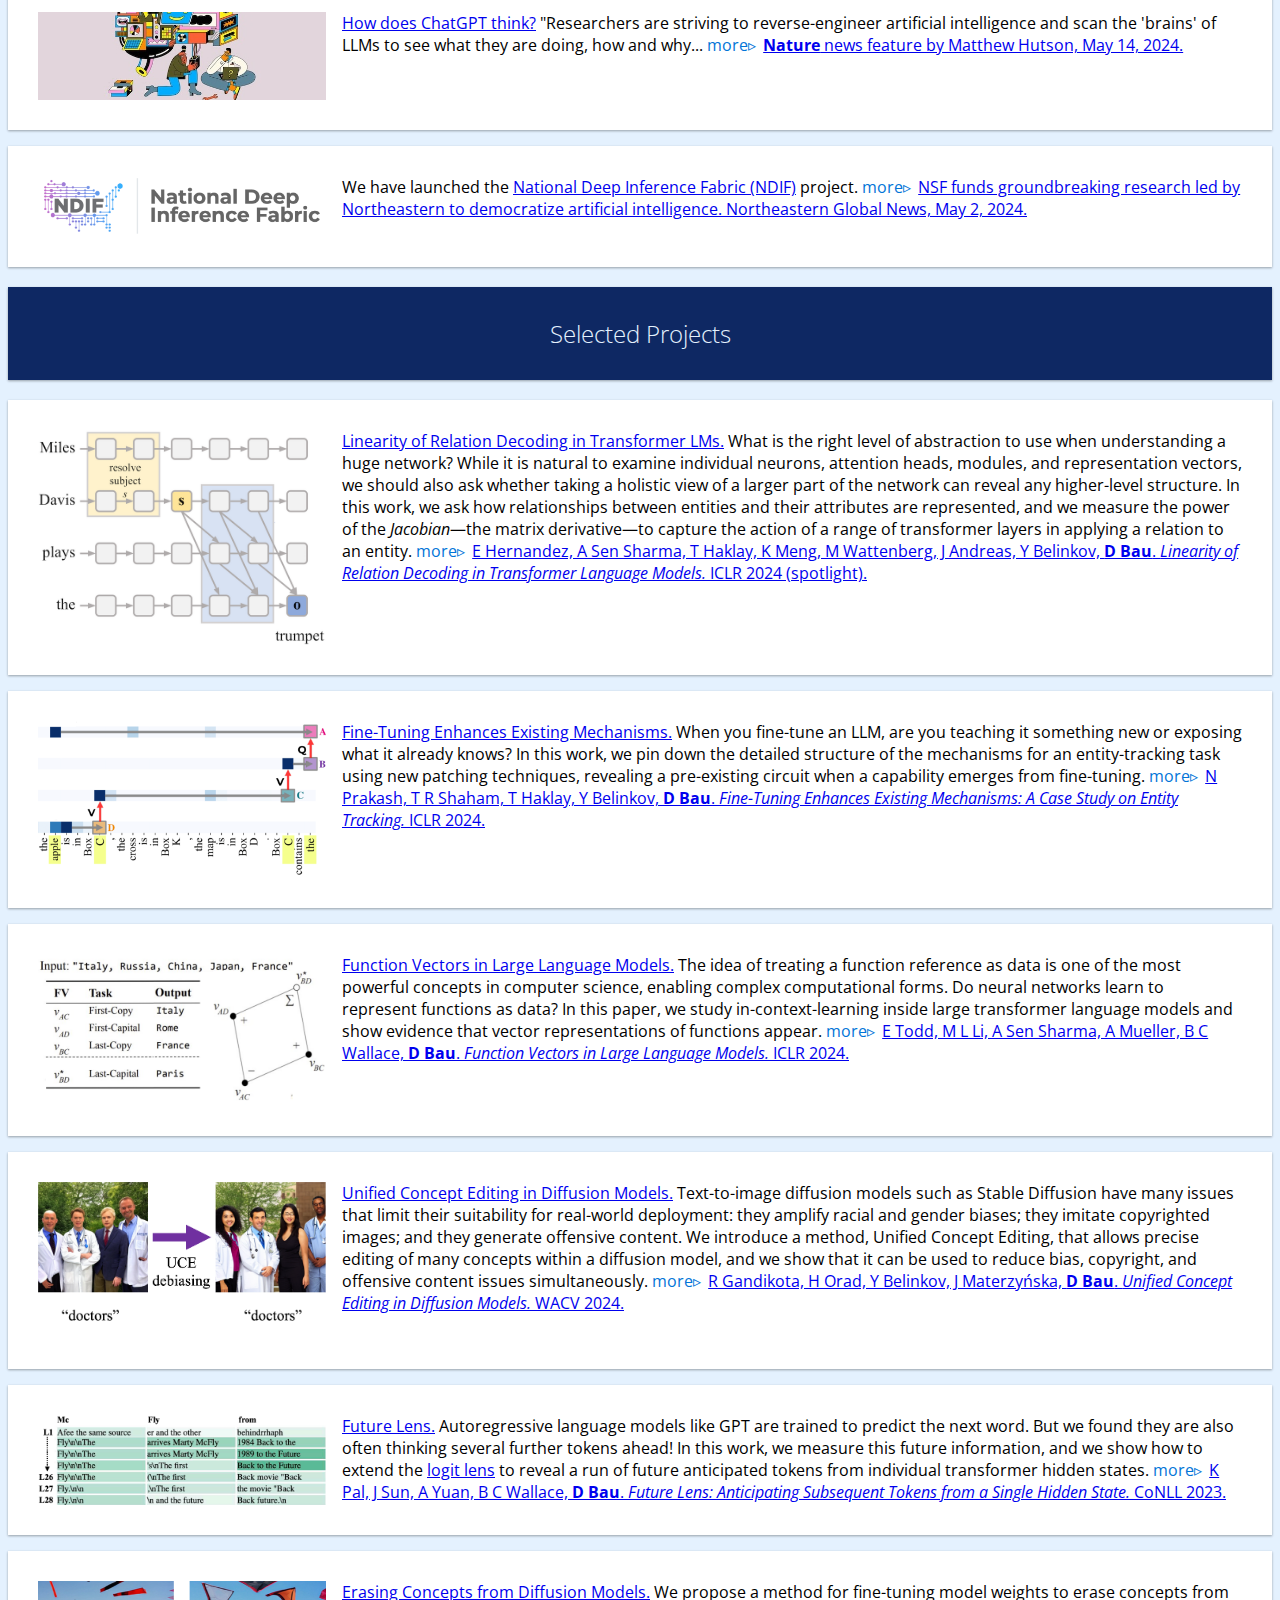
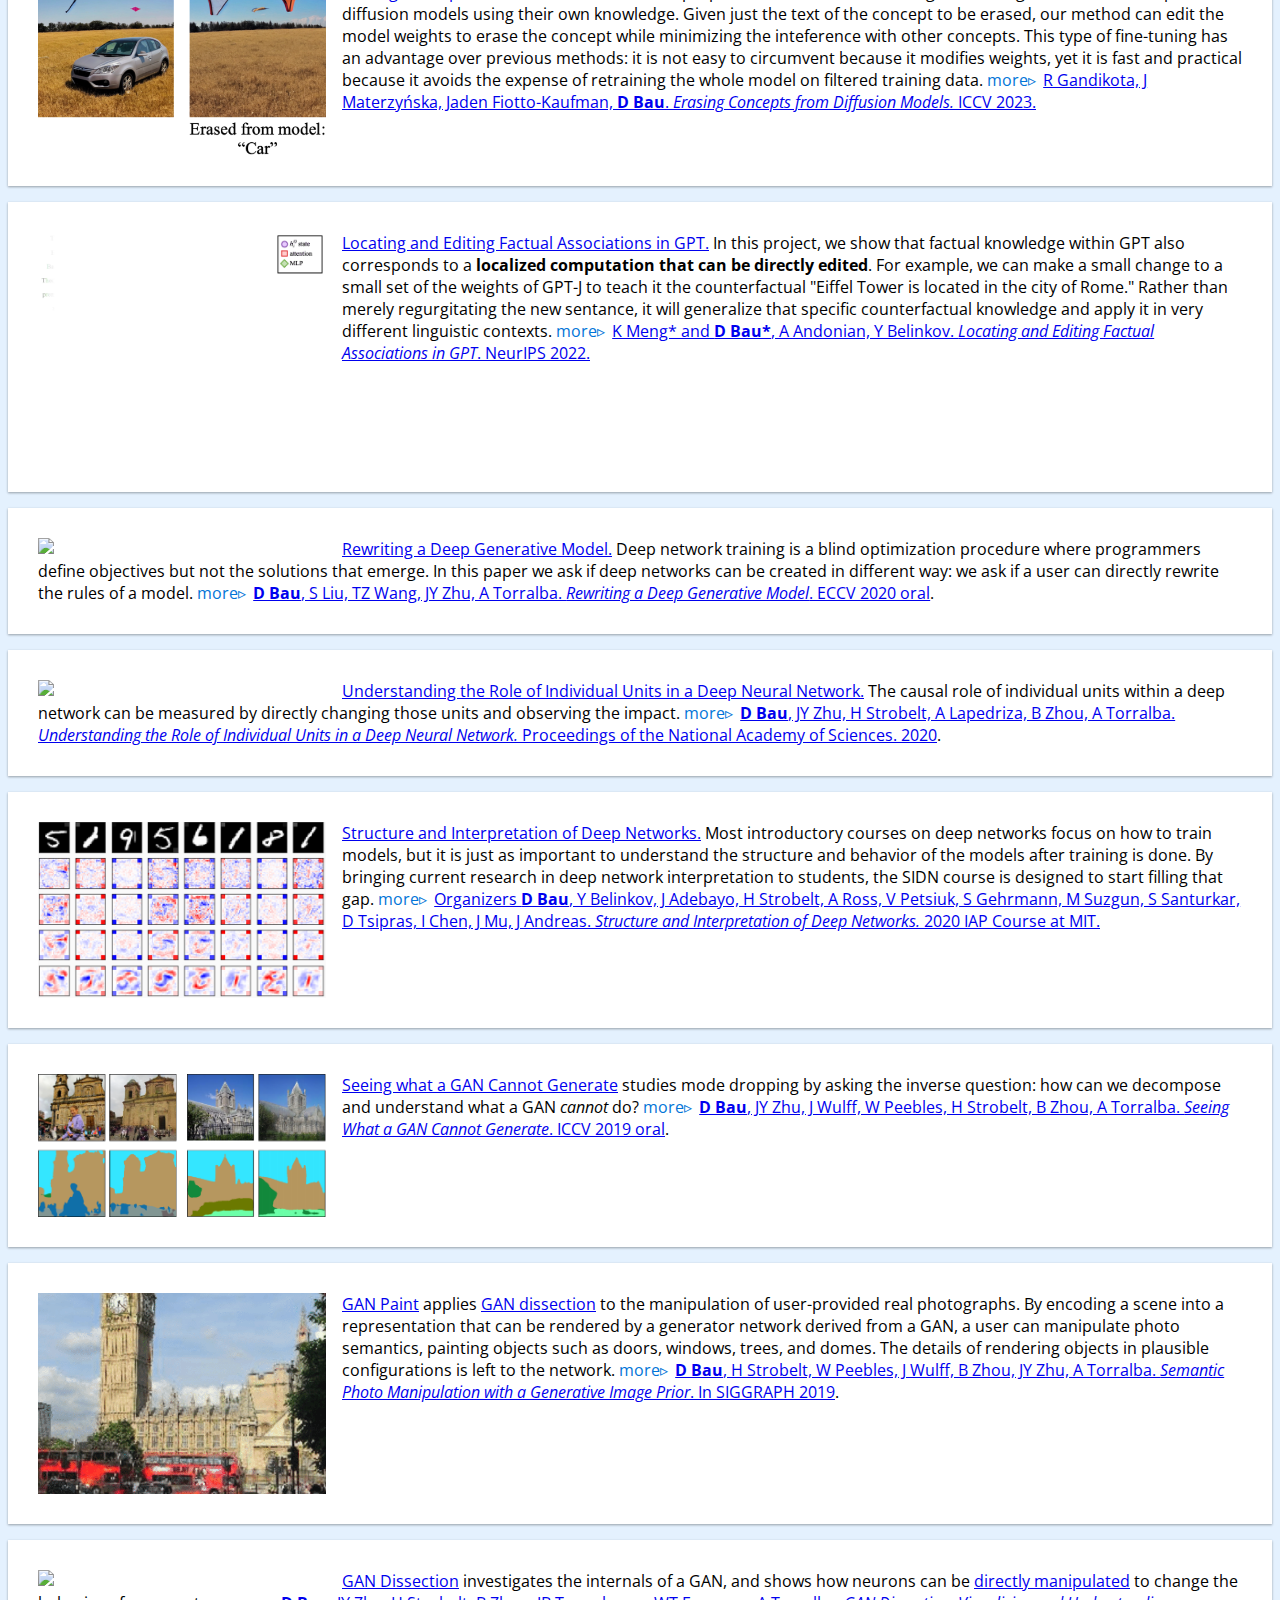
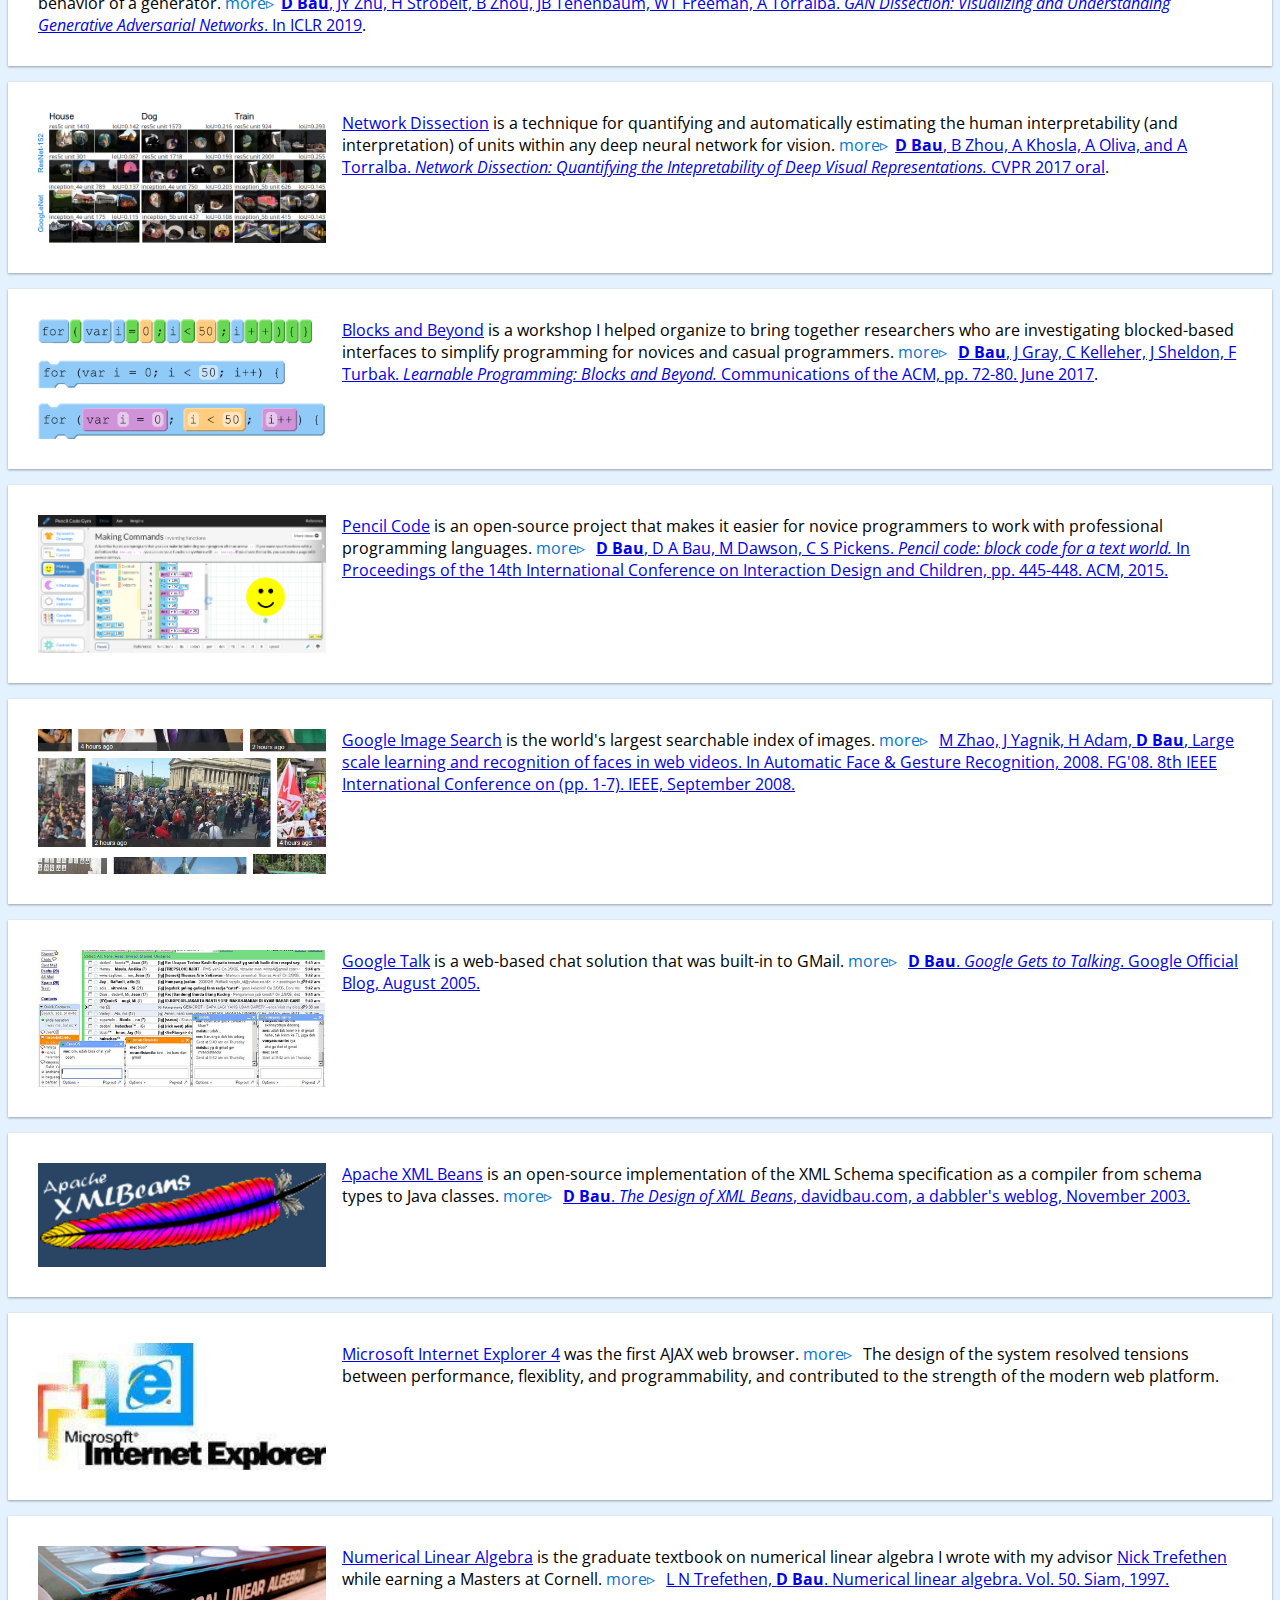
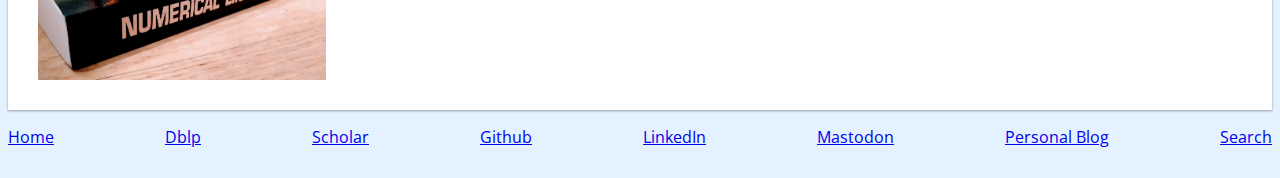
==== commit 63467197: "Add Alex, a couple more talks." ====
--- a/src/index.html
+++ b/src/index.html
@@ -333,10 +333,16 @@
 Aaron Mueller
 </a>
 </a>
+<a href="https://alex-loftus.com/">
+<img src="people/loftus.jpg">
+Alex Loftus
+</a>
+<!--
 <a href="https://www.lesswrong.com/users/sam-marks">
 <img src="people/sam.jpg">
 Sam Marks
 </a>
+-->
 <!--
 <a href="https://mengk.me/">
 <img src="people/kevin.jpg">
